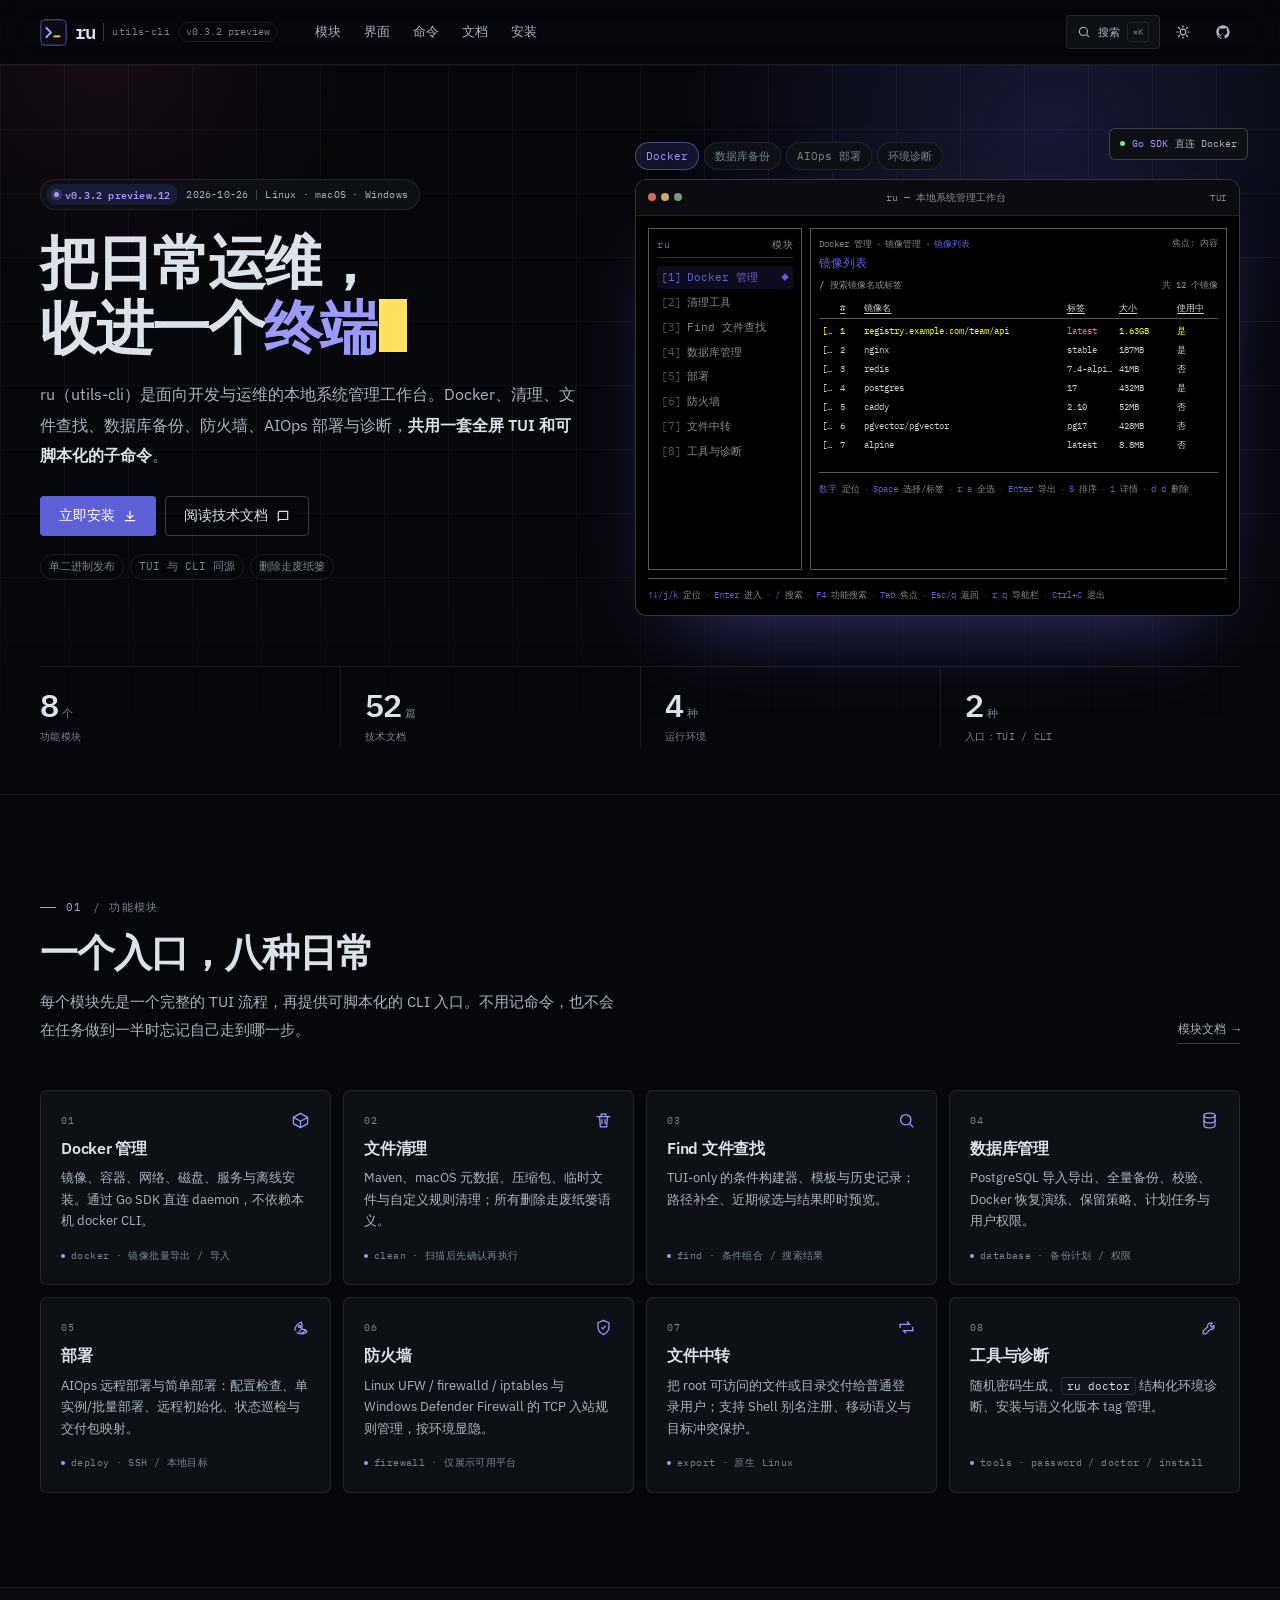
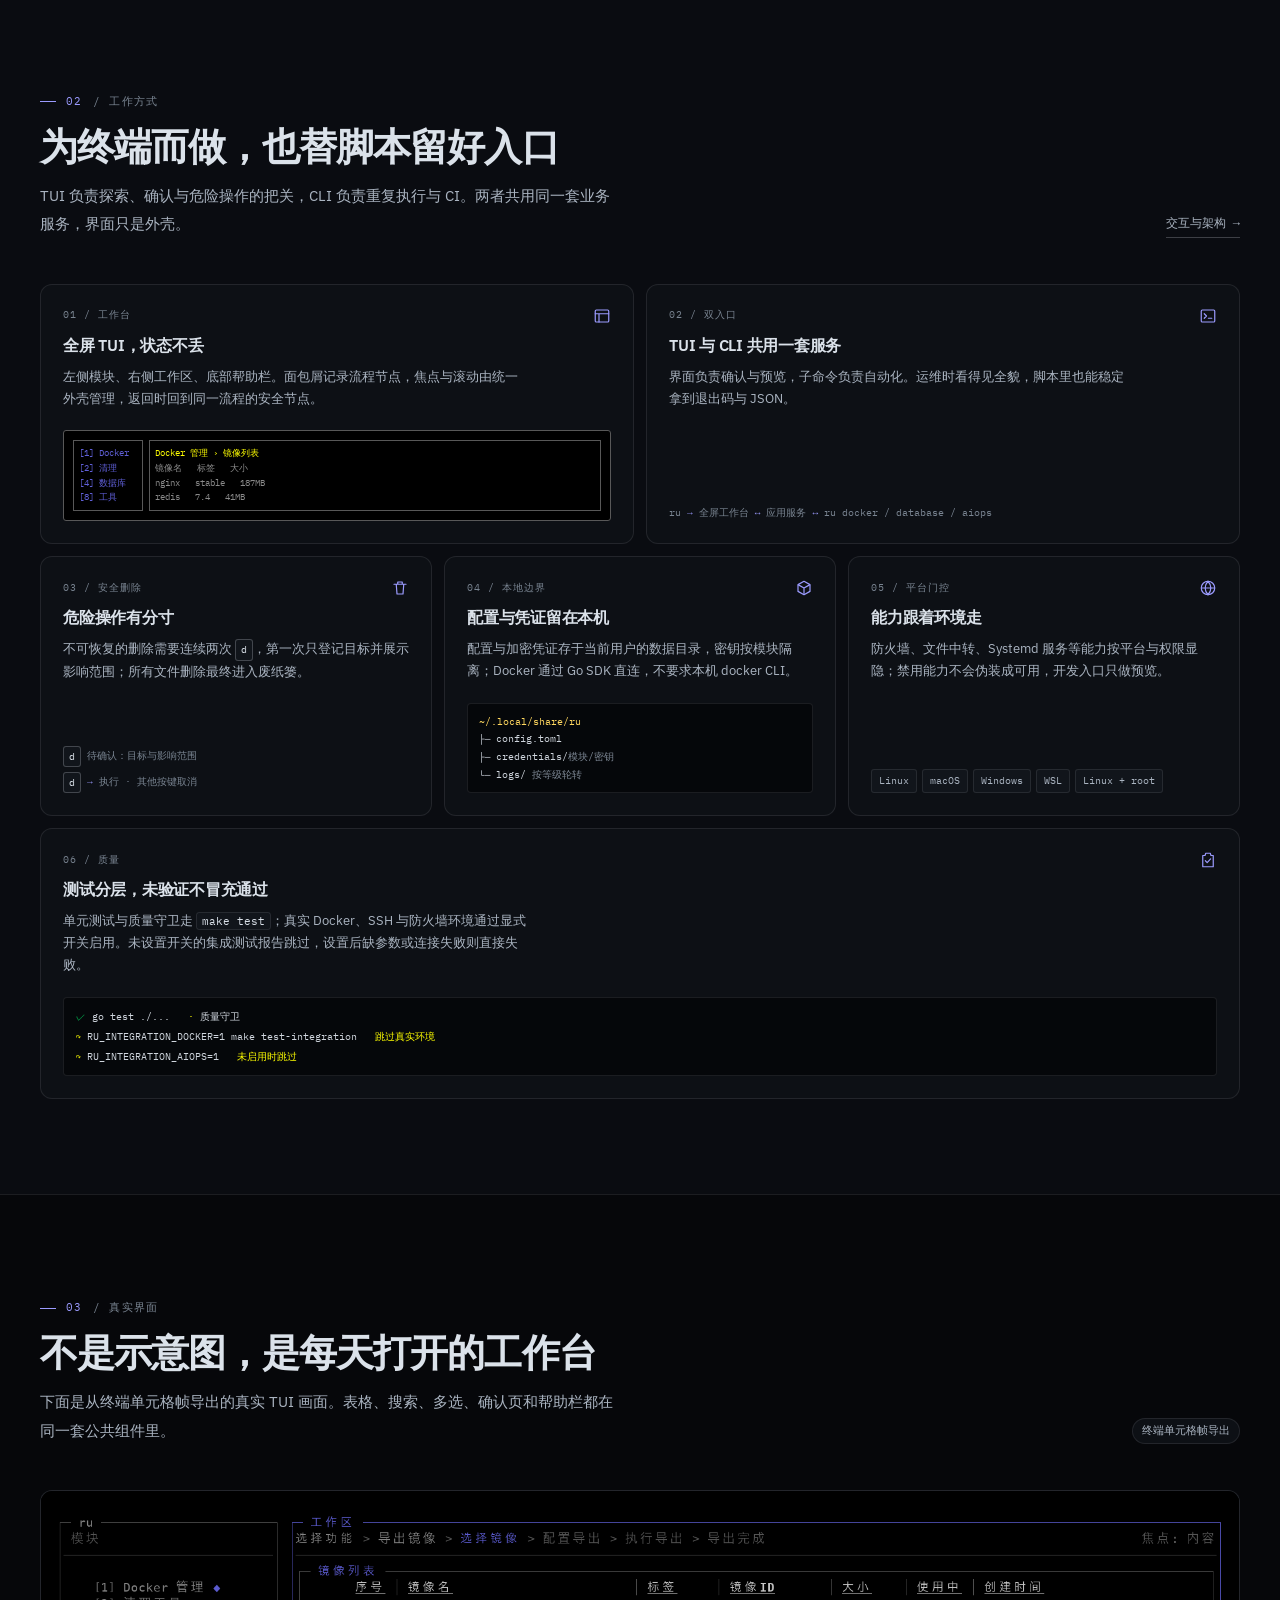
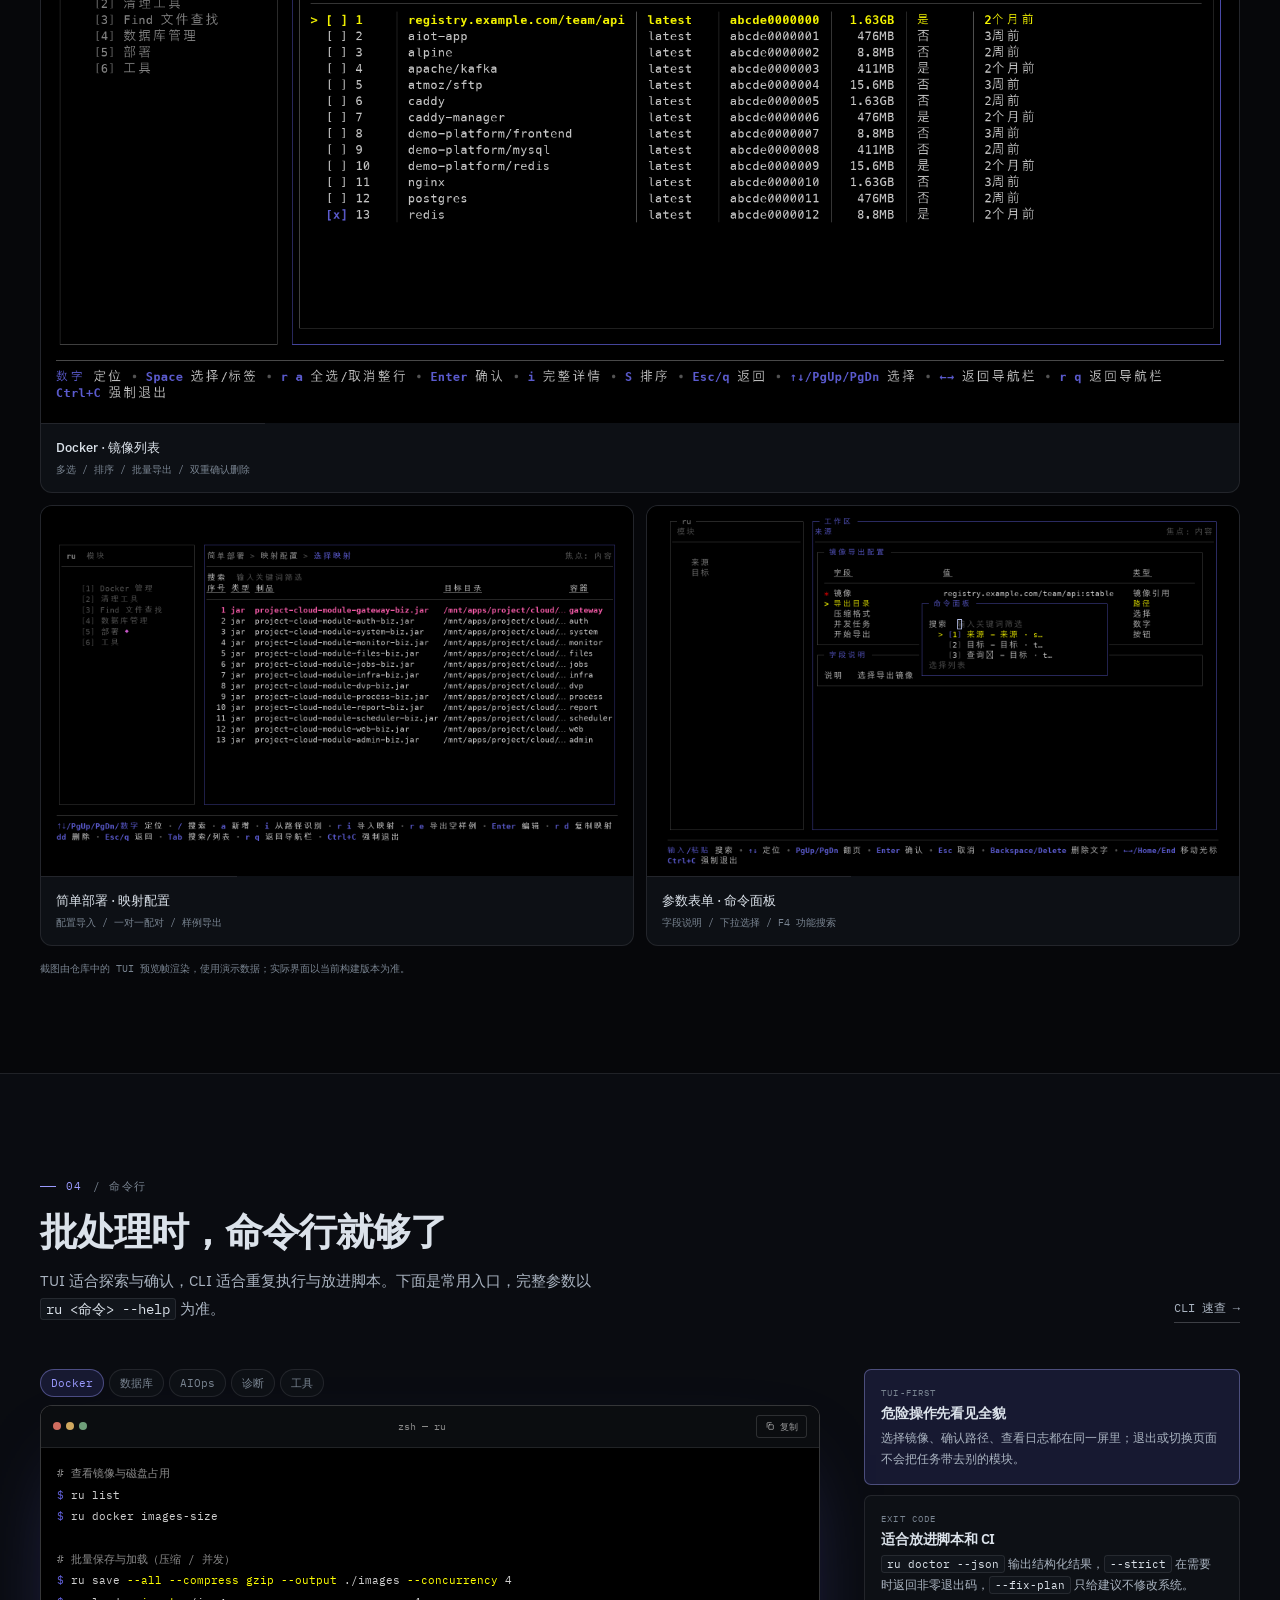
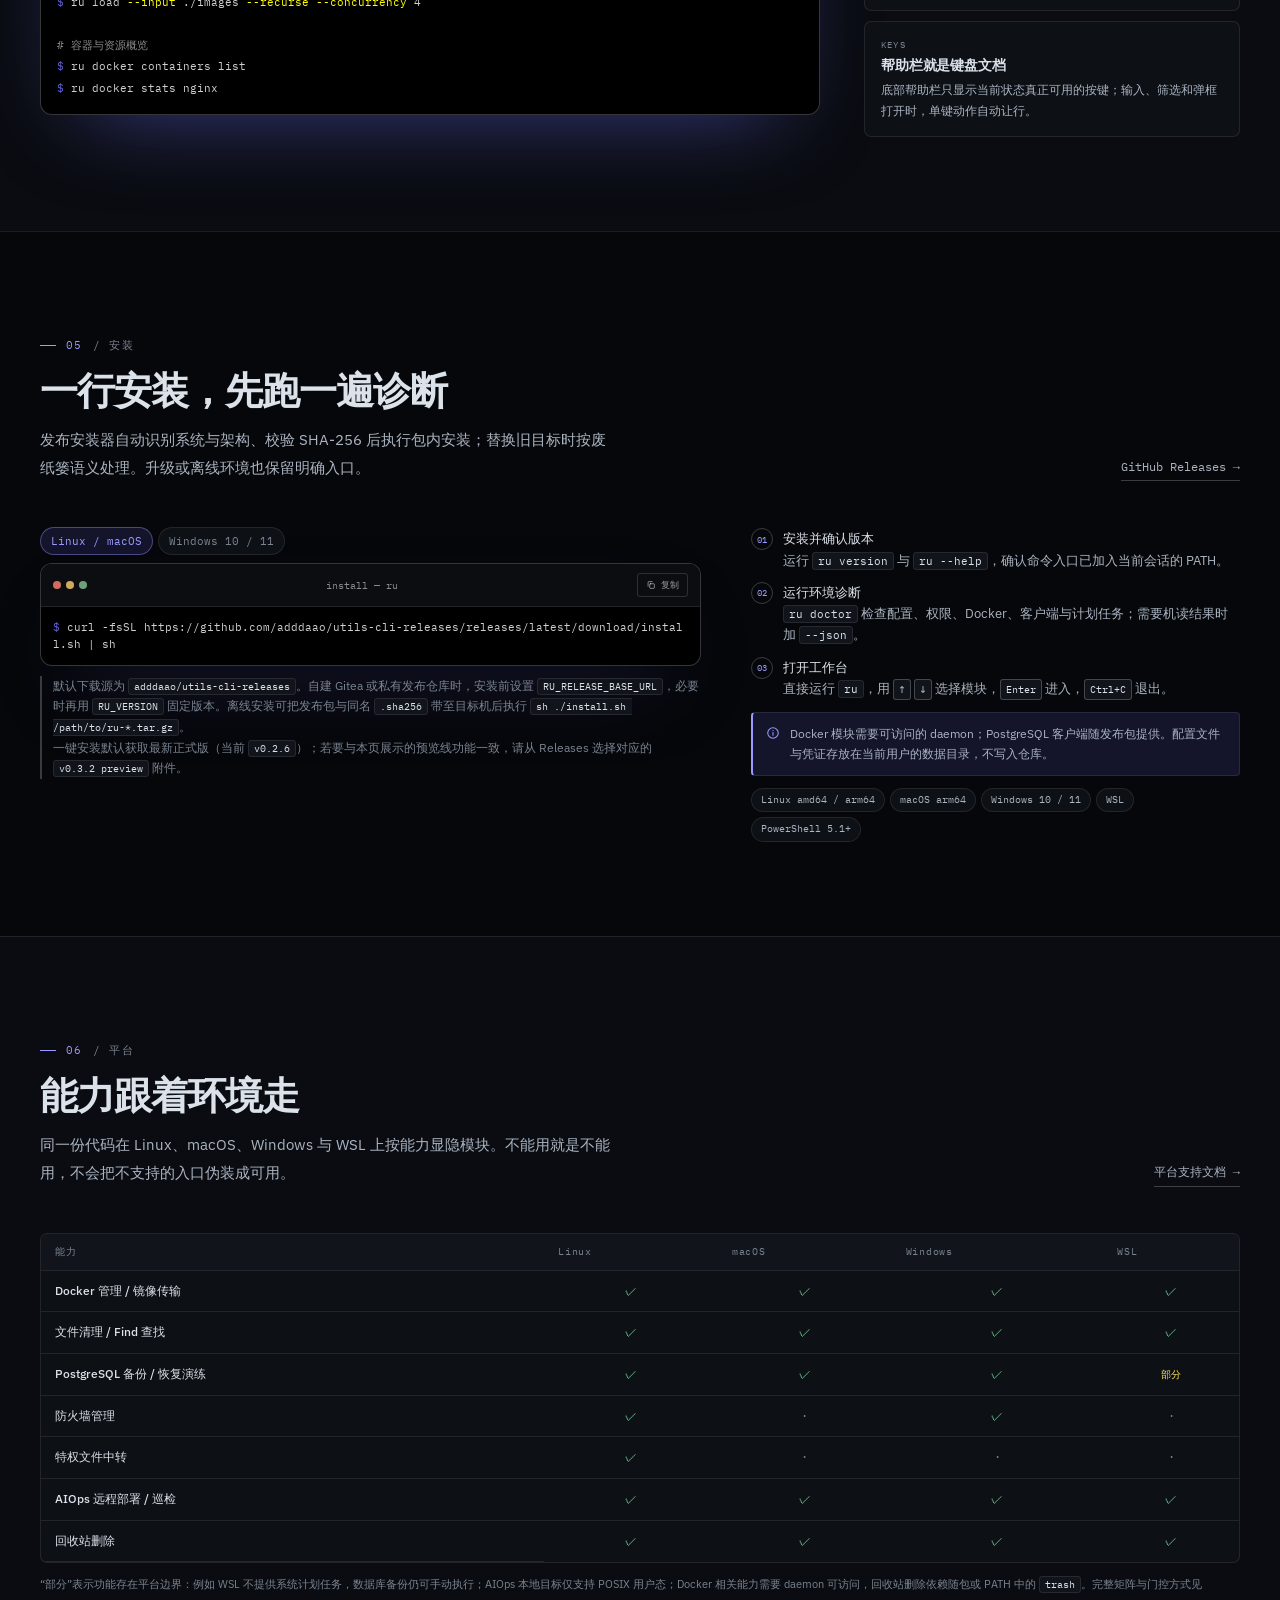
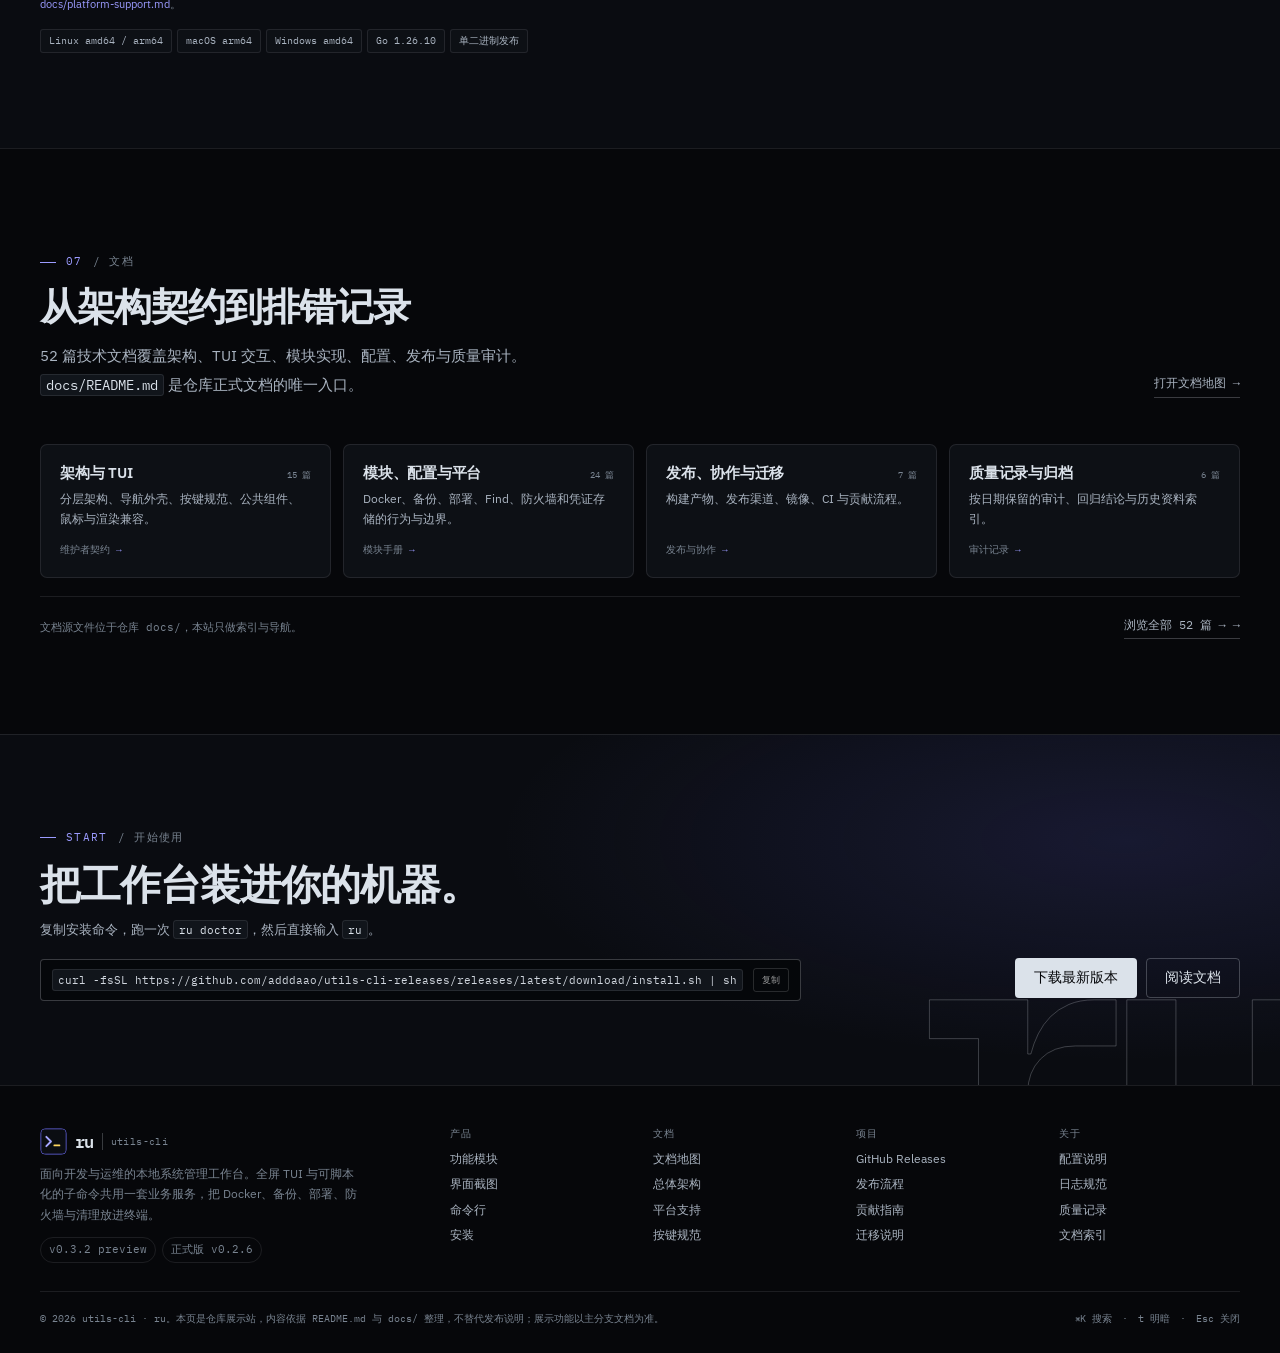
==== index.html @ cd1e2bcc "docs: add ru project showcase site" ====
<!DOCTYPE html>
<html lang="zh-CN" data-theme="dark">
<head>
  <meta charset="utf-8">
  <meta name="viewport" content="width=device-width, initial-scale=1">
  <title>ru · utils-cli 本地系统管理工作台</title>
  <meta name="description" content="ru 是面向开发与运维的本地系统管理工作台：Docker、清理、文件查找、数据库备份、防火墙、AIOps 部署与诊断，共用一套全屏 TUI 与可脚本化的子命令。">
  <meta name="theme-color" content="#06070a">
  <meta property="og:type" content="website">
  <meta property="og:title" content="ru · 本地系统管理工作台">
  <meta property="og:description" content="面向开发与运维的本地系统管理工作台：Docker、清理、文件查找、数据库备份、防火墙、AIOps 部署与诊断，共用一套全屏 TUI 与可脚本化的子命令。">
  <meta property="og:image" content="preview.jpg">
  <meta property="og:locale" content="zh_CN">
  <link rel="icon" href="assets/img/favicon.svg" type="image/svg+xml">
  <link rel="preload" href="assets/fonts/ibm-plex-sans-latin-wght-normal.woff2" as="font" type="font/woff2" crossorigin>
  <link rel="stylesheet" href="assets/css/site.css">
  <script>
    (function () {
      var root = document.documentElement;
      root.classList.add('js');
      try {
        var saved = localStorage.getItem('ru-showcase:theme');
        root.setAttribute('data-theme', saved === 'light' ? 'light' : 'dark');
      } catch (e) {
        root.setAttribute('data-theme', 'dark');
      }
    })();
  </script>
</head>
<body data-page="home">
  <a class="skip-link" href="#main">跳到主要内容</a>
  <div class="progress" id="progress" aria-hidden="true"></div>

  <!-- ===================== 顶栏 ===================== -->
  <header class="site-header">
    <div class="container header-inner">
      <a class="brand" href="index.html" aria-label="ru 展示站首页">
        <img class="brand__mark" src="assets/img/favicon.svg" alt="" width="27" height="27">
        <span class="brand__word">ru</span>
        <span class="brand__tag">utils-cli</span>
        <span class="brand__ver">v0.3.2 preview</span>
      </a>
      <nav class="nav" aria-label="主导航">
        <a href="#modules">模块</a>
        <a href="#screens">界面</a>
        <a href="#cli">命令</a>
        <a href="docs.html">文档</a>
        <a href="#install">安装</a>
      </nav>
      <div class="header-actions">
        <button class="search-btn" type="button" data-open-palette aria-label="搜索站内内容">
          <svg viewBox="0 0 24 24" fill="none" stroke="currentColor" stroke-width="1.8" stroke-linecap="round" aria-hidden="true"><circle cx="11" cy="11" r="7"></circle><path d="m20 20-3.6-3.6"></path></svg>
          <span>搜索</span>
          <kbd>⌘K</kbd>
        </button>
        <button class="icon-btn" type="button" id="themeToggle" aria-label="切换深浅色" title="切换深浅色">
          <svg class="icon-sun" viewBox="0 0 24 24" fill="none" stroke="currentColor" stroke-width="1.8" stroke-linecap="round" aria-hidden="true"><circle cx="12" cy="12" r="4.2"></circle><path d="M12 2.5v2.2M12 19.3v2.2M2.5 12h2.2M19.3 12h2.2M5.2 5.2l1.6 1.6M17.2 17.2l1.6 1.6M18.8 5.2l-1.6 1.6M6.8 17.2l-1.6 1.6"></path></svg>
          <svg class="icon-moon" viewBox="0 0 24 24" fill="none" stroke="currentColor" stroke-width="1.8" stroke-linecap="round" stroke-linejoin="round" aria-hidden="true"><path d="M20.4 14.2A8.4 8.4 0 0 1 9.8 3.6 8.5 8.5 0 1 0 20.4 14.2Z"></path></svg>
        </button>
        <a class="icon-btn" href="https://github.com/adddaao/utils-cli-releases/releases" target="_blank" rel="noopener noreferrer" aria-label="GitHub Releases" title="GitHub Releases">
          <svg viewBox="0 0 24 24" fill="currentColor" aria-hidden="true"><path d="M12 2C6.48 2 2 6.58 2 12.26c0 4.5 2.87 8.32 6.84 9.67.5.1.68-.22.68-.48v-1.7c-2.78.6-3.37-1.36-3.36-1.36-.45-1.18-1.1-1.49-1.1-1.49-.9-.63.07-.62.07-.62 1 .07 1.53 1.05 1.53 1.05.88 1.54 2.3 1.1 2.86.84.09-.65.35-1.1.63-1.35-2.22-.26-4.56-1.14-4.56-5.07 0-1.12.39-2.03 1.03-2.75-.1-.26-.45-1.3.1-2.7 0 0 .84-.27 2.75 1.05A9.36 9.36 0 0 1 12 6.84c.85 0 1.7.12 2.5.34 1.9-1.32 2.74-1.05 2.74-1.05.55 1.4.2 2.44.1 2.7.64.72 1.03 1.63 1.03 2.75 0 3.94-2.34 4.8-4.57 5.06.36.32.68.93.68 1.87v2.77c0 .26.18.58.69.48A10.02 10.02 0 0 0 22 12.26C22 6.58 17.52 2 12 2Z"></path></svg>
        </a>
        <button class="icon-btn nav-toggle" type="button" id="navToggle" aria-expanded="false" aria-controls="mobilePanel" aria-label="打开菜单">
          <svg viewBox="0 0 24 24" fill="none" stroke="currentColor" stroke-width="1.8" stroke-linecap="round" aria-hidden="true"><path d="M4 7h16M4 12h16M4 17h16"></path></svg>
        </button>
      </div>
    </div>
  </header>

  <div class="mobile-panel" id="mobilePanel" aria-label="移动端菜单">
    <div class="mobile-panel__links">
      <a href="#modules">功能模块</a>
      <a href="#screens">界面截图</a>
      <a href="#cli">命令行</a>
      <a href="docs.html">技术文档</a>
      <a href="#install">安装</a>
      <a href="#platform">平台支持</a>
    </div>
    <div class="mobile-panel__actions">
      <a class="btn btn--sm" href="#install">立即安装</a>
      <a class="btn btn--sm btn--ghost" href="https://github.com/adddaao/utils-cli-releases/releases" target="_blank" rel="noopener noreferrer">GitHub Releases</a>
    </div>
    <p class="mobile-panel__help">快捷键：⌘K / Ctrl+K 搜索，t 切换明暗，Esc 关闭浮层。</p>
  </div>

  <main id="main">
    <!-- ===================== Hero ===================== -->
    <section class="hero">
      <div class="container">
        <div class="hero-grid">
          <div class="hero-copy">
            <span class="hero-badge">
              <span class="hero-badge__tag">v0.3.2 preview.12</span>
              <span>2026-10-26</span>
              <span class="hero-badge__sep" aria-hidden="true"></span>
              <span>Linux · macOS · Windows</span>
            </span>
            <h1>把日常运维，<br>收进一个<em>终端</em><span class="cursor" aria-hidden="true"></span></h1>
            <p class="hero-lead">ru（utils-cli）是面向开发与运维的本地系统管理工作台。Docker、清理、文件查找、数据库备份、防火墙、AIOps 部署与诊断，<strong>共用一套全屏 TUI 和可脚本化的子命令</strong>。</p>
            <div class="hero-cta">
              <a class="btn" href="#install">
                立即安装
                <svg viewBox="0 0 24 24" fill="none" stroke="currentColor" stroke-width="2" stroke-linecap="round" aria-hidden="true"><path d="M12 4v12M7 11l5 5 5-5M4 20h16"></path></svg>
              </a>
              <a class="btn btn--ghost" href="docs.html">
                阅读技术文档
                <svg viewBox="0 0 24 24" fill="none" stroke="currentColor" stroke-width="2" stroke-linecap="round" aria-hidden="true"><path d="M4 6.5A2.5 2.5 0 0 1 6.5 4H20v14H6.5A2.5 2.5 0 0 0 4 20.5V6.5Z"></path><path d="M4 20.5A2.5 2.5 0 0 1 6.5 18H20"></path></svg>
              </a>
            </div>
            <div class="hero-meta">
              <span class="chip">单二进制发布</span>
              <span class="chip">TUI 与 CLI 同源</span>
              <span class="chip">删除走废纸篓</span>
            </div>
          </div>

          <div class="hero-visual">
            <div class="tui-switch" role="tablist" aria-label="TUI 预览视图">
              <button type="button" role="tab" data-tui-view="docker" aria-selected="true">Docker</button>
              <button type="button" role="tab" data-tui-view="backup" aria-selected="false">数据库备份</button>
              <button type="button" role="tab" data-tui-view="deploy" aria-selected="false">AIOps 部署</button>
              <button type="button" role="tab" data-tui-view="doctor" aria-selected="false">环境诊断</button>
            </div>
            <div class="term-window" aria-label="ru 全屏 TUI 预览">
              <div class="term-bar">
                <span class="win-dots"><i></i><i></i><i></i></span>
                <span class="term-bar__title">ru — 本地系统管理工作台</span>
                <span class="term-bar__meta">TUI</span>
              </div>
              <div class="term-body">
                <div class="tui-grid">
                  <div class="tui-panel tui-nav">
                    <div class="tui-panel__label"><b>ru</b><span>模块</span></div>
                    <div class="tui-nav-list">
                      <div class="tui-nav-item is-active" data-nav-for="docker"><span class="idx">[1]</span> Docker 管理</div>
                      <div class="tui-nav-item" data-nav-for="clean"><span class="idx">[2]</span> 清理工具</div>
                      <div class="tui-nav-item" data-nav-for="find"><span class="idx">[3]</span> Find 文件查找</div>
                      <div class="tui-nav-item" data-nav-for="backup"><span class="idx">[4]</span> 数据库管理</div>
                      <div class="tui-nav-item" data-nav-for="deploy"><span class="idx">[5]</span> 部署</div>
                      <div class="tui-nav-item" data-nav-for="firewall"><span class="idx">[6]</span> 防火墙</div>
                      <div class="tui-nav-item" data-nav-for="export"><span class="idx">[7]</span> 文件中转</div>
                      <div class="tui-nav-item" data-nav-for="doctor"><span class="idx">[8]</span> 工具与诊断</div>
                    </div>
                  </div>
                  <div class="tui-panel tui-main">
                    <!-- Docker -->
                    <div data-tui-panel="docker">
                      <div class="tui-crumb"><span>Docker 管理</span><span class="sep">›</span><span>镜像管理</span><span class="sep">›</span><span class="current">镜像列表</span><span class="tui-focus">焦点: 内容</span></div>
                      <div class="tui-title">镜像列表</div>
                      <div class="tui-subrow"><b>/</b> 搜索镜像名或标签 <span style="margin-left:auto">共 12 个镜像</span></div>
                      <div class="tui-table tui-cols-images">
                        <div class="tui-tr tui-tr--head"><span></span><span>#</span><span>镜像名</span><span>标签</span><span>大小</span><span>使用中</span></div>
                        <div class="tui-tr is-selected"><span>[x]</span><span>1</span><span>registry.example.com/team/api</span><span class="tag">latest</span><span>1.63GB</span><span>是</span></div>
                        <div class="tui-tr"><span>[ ]</span><span>2</span><span>nginx</span><span>stable</span><span>187MB</span><span>是</span></div>
                        <div class="tui-tr"><span>[ ]</span><span>3</span><span>redis</span><span>7.4-alpine</span><span>41MB</span><span>否</span></div>
                        <div class="tui-tr"><span>[ ]</span><span>4</span><span>postgres</span><span>17</span><span>432MB</span><span>是</span></div>
                        <div class="tui-tr"><span>[ ]</span><span>5</span><span>caddy</span><span>2.10</span><span>52MB</span><span>否</span></div>
                        <div class="tui-tr"><span>[ ]</span><span>6</span><span>pgvector/pgvector</span><span>pg17</span><span>428MB</span><span>否</span></div>
                        <div class="tui-tr"><span>[ ]</span><span>7</span><span>alpine</span><span>latest</span><span>8.8MB</span><span>否</span></div>
                      </div>
                      <div class="tui-empty-space"></div>
                      <div class="tui-help"><b>数字</b> 定位<span class="sep">·</span><b>Space</b> 选择/标签<span class="sep">·</span><b>r a</b> 全选<span class="sep">·</span><b>Enter</b> 导出<span class="sep">·</span><b>S</b> 排序<span class="sep">·</span><b>i</b> 详情<span class="sep">·</span><b>d d</b> 删除</div>
                    </div>
                    <!-- 数据库备份 -->
                    <div data-tui-panel="backup" hidden>
                      <div class="tui-crumb"><span>数据库管理</span><span class="sep">›</span><span>备份计划</span><span class="sep">›</span><span class="current">计划详情</span><span class="tui-focus">焦点: 内容</span></div>
                      <div class="tui-title">备份计划</div>
                      <div class="tui-subrow"><b>/</b> 搜索计划名 <span style="margin-left:auto">保留策略已启用</span></div>
                      <div class="tui-table tui-cols-backup">
                        <div class="tui-tr tui-tr--head"><span>计划</span><span>最近备份</span><span>格式</span><span>大小</span><span>状态</span></div>
                        <div class="tui-tr is-selected"><span>生产库-每日全量</span><span>2 小时前</span><span>custom</span><span>1.2GB</span><span class="ok">成功</span></div>
                        <div class="tui-tr"><span>订单库-每小时</span><span>18 分钟前</span><span>custom</span><span>186MB</span><span class="ok">成功</span></div>
                        <div class="tui-tr"><span>报表库-每周</span><span>3 天前</span><span>plain</span><span>2.4GB</span><span class="warn">校验中</span></div>
                      </div>
                      <div class="tui-empty-space"></div>
                      <div class="tui-help"><b>a</b> 新增计划<span class="sep">·</span><b>Enter</b> 编辑<span class="sep">·</span><b>r s</b> 保存<span class="sep">·</span><b>d d</b> 删除<span class="sep">·</span><b>i</b> 备份明细<span class="sep">·</span><b>r t</b> 预检</div>
                    </div>
                    <!-- AIOps -->
                    <div data-tui-panel="deploy" hidden>
                      <div class="tui-crumb"><span>部署</span><span class="sep">›</span><span>AIOps 部署</span><span class="sep">›</span><span class="current">服务器状态</span><span class="tui-focus">焦点: 内容</span></div>
                      <div class="tui-title">服务器状态</div>
                      <div class="tui-subrow"><b>/</b> 搜索服务器或项目 <span style="margin-left:auto">SSH · known_hosts 已校验</span></div>
                      <div class="tui-table tui-cols-servers">
                        <div class="tui-tr tui-tr--head"><span>服务器</span><span>项目</span><span>连接</span><span>状态</span></div>
                        <div class="tui-tr is-selected"><span>生产-01</span><span>api</span><span>SSH</span><span class="ok">在线</span></div>
                        <div class="tui-tr"><span>生产-02</span><span>api</span><span>SSH</span><span class="ok">在线</span></div>
                        <div class="tui-tr"><span>测试-01</span><span>web</span><span>SSH</span><span class="warn">待检查</span></div>
                        <div class="tui-tr"><span>本地-mac</span><span>demo</span><span>local</span><span class="tag">就绪</span></div>
                      </div>
                      <div class="tui-empty-space"></div>
                      <div class="tui-help"><b>Enter</b> 查看详情<span class="sep">·</span><b>i</b> 巡检<span class="sep">·</span><b>r</b> 刷新<span class="sep">·</span><b>d</b> 部署<span class="sep">·</span><b>Esc/q</b> 返回</div>
                    </div>
                    <!-- 诊断 -->
                    <div data-tui-panel="doctor" hidden>
                      <div class="tui-crumb"><span>工具</span><span class="sep">›</span><span>环境诊断</span><span class="sep">›</span><span class="current">检查结果</span><span class="tui-focus">焦点: 内容</span></div>
                      <div class="tui-title">环境诊断</div>
                      <div class="tui-subrow"><span class="ok">12 通过</span><span class="warn">1 警告</span><span>0 失败</span><span style="margin-left:auto">退出码 0</span></div>
                      <div class="tui-table tui-cols-doctor">
                        <div class="tui-tr tui-tr--head"><span>检查项</span><span>结果</span><span>说明</span></div>
                        <div class="tui-tr"><span>配置文件</span><span class="ok">通过</span><span class="dim">~/.local/share/ru/config.toml</span></div>
                        <div class="tui-tr"><span>数据目录权限</span><span class="ok">通过</span><span class="dim">目录 0700 · 凭证独立存储</span></div>
                        <div class="tui-tr"><span>Docker daemon</span><span class="ok">通过</span><span class="dim">Go SDK 直连 · 29.1.5</span></div>
                        <div class="tui-tr is-selected"><span>回收站命令</span><span class="warn">警告</span><span class="dim">sidecar 未找到，将使用 PATH 中的 trash</span></div>
                        <div class="tui-tr"><span>PostgreSQL 客户端</span><span class="ok">通过</span><span class="dim">随包 pg_dump 18.4</span></div>
                        <div class="tui-tr"><span>计划任务</span><span class="ok">通过</span><span class="dim">launchd</span></div>
                      </div>
                      <div class="tui-empty-space"></div>
                      <div class="tui-help"><b>↑↓</b> 滚动<span class="sep">·</span><b>r</b> 重新检查<span class="sep">·</span><b>Enter</b> 修复建议<span class="sep">·</span><b>Esc</b> 返回</div>
                    </div>
                  </div>
                </div>
                <div class="tui-help"><b>↑↓/j/k</b> 定位<span class="sep">·</span><b>Enter</b> 进入<span class="sep">·</span><b>/</b> 搜索<span class="sep">·</span><b>F4</b> 功能搜索<span class="sep">·</span><b>Tab</b> 焦点<span class="sep">·</span><b>Esc/q</b> 返回<span class="sep">·</span><b>r q</b> 导航栏<span class="sep">·</span><b>Ctrl+C</b> 退出</div>
              </div>
            </div>
            <span class="float-chip float-chip--a"><span class="pulse"></span><b>Go SDK</b> 直连 Docker</span>
          </div>
        </div>

        <div class="stats">
          <div class="stat">
            <div class="stat__value"><span data-count="8">8</span><small>个</small></div>
            <div class="stat__label">功能模块</div>
          </div>
          <div class="stat">
            <div class="stat__value"><span data-count="52">52</span><small>篇</small></div>
            <div class="stat__label">技术文档</div>
          </div>
          <div class="stat">
            <div class="stat__value"><span data-count="4">4</span><small>种</small></div>
            <div class="stat__label">运行环境</div>
          </div>
          <div class="stat">
            <div class="stat__value"><span data-count="2">2</span><small>种</small></div>
            <div class="stat__label">入口：TUI / CLI</div>
          </div>
        </div>
      </div>
    </section>

    <!-- ===================== 模块 ===================== -->
    <section class="section" id="modules">
      <div class="container">
        <div class="section-head reveal">
          <div class="section-head__main">
            <span class="eyebrow"><b>01</b> / 功能模块</span>
            <h2 class="h2">一个入口，八种日常</h2>
            <p class="section-lead">每个模块先是一个完整的 TUI 流程，再提供可脚本化的 CLI 入口。不用记命令，也不会在任务做到一半时忘记自己走到哪一步。</p>
          </div>
          <a class="section-link" href="docs.html#group-modules">模块文档</a>
        </div>
        <div class="module-grid">
          <article class="module reveal">
            <div class="module__top">
              <span class="module__index">01</span>
              <svg class="module__icon" viewBox="0 0 24 24" fill="none" stroke="currentColor" stroke-width="1.6" stroke-linejoin="round" aria-hidden="true"><path d="M12 3 3 8l9 5 9-5-9-5Z"></path><path d="M3 8v8l9 5 9-5V8"></path><path d="M12 13v8"></path></svg>
            </div>
            <h3>Docker 管理</h3>
            <p>镜像、容器、网络、磁盘、服务与离线安装。通过 Go SDK 直连 daemon，不依赖本机 docker CLI。</p>
            <div class="module__foot"><span class="dot"></span>docker · 镜像批量导出 / 导入</div>
          </article>
          <article class="module reveal" data-delay="1">
            <div class="module__top">
              <span class="module__index">02</span>
              <svg class="module__icon" viewBox="0 0 24 24" fill="none" stroke="currentColor" stroke-width="1.6" stroke-linecap="round" stroke-linejoin="round" aria-hidden="true"><path d="M4 7h16M9 7V4h6v3M7 7l1 13h8l1-13"></path><path d="M10 11v5M14 11v5"></path></svg>
            </div>
            <h3>文件清理</h3>
            <p>Maven、macOS 元数据、压缩包、临时文件与自定义规则清理；所有删除走废纸篓语义。</p>
            <div class="module__foot"><span class="dot"></span>clean · 扫描后先确认再执行</div>
          </article>
          <article class="module reveal" data-delay="2">
            <div class="module__top">
              <span class="module__index">03</span>
              <svg class="module__icon" viewBox="0 0 24 24" fill="none" stroke="currentColor" stroke-width="1.6" stroke-linecap="round" aria-hidden="true"><circle cx="11" cy="11" r="6.5"></circle><path d="m20 20-4.2-4.2"></path></svg>
            </div>
            <h3>Find 文件查找</h3>
            <p>TUI-only 的条件构建器、模板与历史记录；路径补全、近期候选与结果即时预览。</p>
            <div class="module__foot"><span class="dot"></span>find · 条件组合 / 搜索结果</div>
          </article>
          <article class="module reveal" data-delay="3">
            <div class="module__top">
              <span class="module__index">04</span>
              <svg class="module__icon" viewBox="0 0 24 24" fill="none" stroke="currentColor" stroke-width="1.6" stroke-linecap="round" aria-hidden="true"><ellipse cx="12" cy="5.6" rx="7" ry="3"></ellipse><path d="M5 5.6v6.4c0 1.7 3.1 3 7 3s7-1.3 7-3V5.6"></path><path d="M5 12v6.4c0 1.7 3.1 3 7 3s7-1.3 7-3V12"></path></svg>
            </div>
            <h3>数据库管理</h3>
            <p>PostgreSQL 导入导出、全量备份、校验、Docker 恢复演练、保留策略、计划任务与用户权限。</p>
            <div class="module__foot"><span class="dot"></span>database · 备份计划 / 权限</div>
          </article>
          <article class="module reveal">
            <div class="module__top">
              <span class="module__index">05</span>
              <svg class="module__icon" viewBox="0 0 24 24" fill="none" stroke="currentColor" stroke-width="1.6" stroke-linecap="round" stroke-linejoin="round" aria-hidden="true"><path d="M5 15.5c0-4.7 3.5-8.5 8-10.5 1.8 4.9.8 9.4-2.5 12.5"></path><path d="M8 18.5c1.6 1.2 3.5 1.5 5.5.8 1.7-.6 3-1.8 3.8-3.3"></path><path d="M13 14c3.6-.2 6 1 7.2 3.5-2.3 2.4-5.1 3-8.2 1.8"></path><circle cx="10.8" cy="10.8" r="1.4"></circle></svg>
            </div>
            <h3>部署</h3>
            <p>AIOps 远程部署与简单部署：配置检查、单实例/批量部署、远程初始化、状态巡检与交付包映射。</p>
            <div class="module__foot"><span class="dot"></span>deploy · SSH / 本地目标</div>
          </article>
          <article class="module reveal" data-delay="1">
            <div class="module__top">
              <span class="module__index">06</span>
              <svg class="module__icon" viewBox="0 0 24 24" fill="none" stroke="currentColor" stroke-width="1.6" stroke-linejoin="round" aria-hidden="true"><path d="M12 3 5 6v5c0 4.5 2.9 7.9 7 10 4.1-2.1 7-5.5 7-10V6l-7-3Z"></path><path d="m9.2 11.8 2 2 3.6-3.8"></path></svg>
            </div>
            <h3>防火墙</h3>
            <p>Linux UFW / firewalld / iptables 与 Windows Defender Firewall 的 TCP 入站规则管理，按环境显隐。</p>
            <div class="module__foot"><span class="dot"></span>firewall · 仅展示可用平台</div>
          </article>
          <article class="module reveal" data-delay="2">
            <div class="module__top">
              <span class="module__index">07</span>
              <svg class="module__icon" viewBox="0 0 24 24" fill="none" stroke="currentColor" stroke-width="1.6" stroke-linecap="round" stroke-linejoin="round" aria-hidden="true"><path d="M4 8h12l-3-3M20 16H8l3 3"></path><path d="M4 8v4M20 16v-4"></path></svg>
            </div>
            <h3>文件中转</h3>
            <p>把 root 可访问的文件或目录交付给普通登录用户；支持 Shell 别名注册、移动语义与目标冲突保护。</p>
            <div class="module__foot"><span class="dot"></span>export · 原生 Linux</div>
          </article>
          <article class="module reveal" data-delay="3">
            <div class="module__top">
              <span class="module__index">08</span>
              <svg class="module__icon" viewBox="0 0 24 24" fill="none" stroke="currentColor" stroke-width="1.6" stroke-linecap="round" stroke-linejoin="round" aria-hidden="true"><path d="M14.5 6.5a3.5 3.5 0 0 0-4.7 4.3L4 16.6V20h3.4l5.8-5.8a3.5 3.5 0 0 0 4.3-4.7l-2.3 2.3-2.2-2.2 2.5-3.1Z"></path></svg>
            </div>
            <h3>工具与诊断</h3>
            <p>随机密码生成、<code>ru doctor</code> 结构化环境诊断、安装与语义化版本 tag 管理。</p>
            <div class="module__foot"><span class="dot"></span>tools · password / doctor / install</div>
          </article>
        </div>
      </div>
    </section>

    <!-- ===================== 工作方式 ===================== -->
    <section class="section section--soft" id="why">
      <div class="container">
        <div class="section-head reveal">
          <div class="section-head__main">
            <span class="eyebrow"><b>02</b> / 工作方式</span>
            <h2 class="h2">为终端而做，也替脚本留好入口</h2>
            <p class="section-lead">TUI 负责探索、确认与危险操作的把关，CLI 负责重复执行与 CI。两者共用同一套业务服务，界面只是外壳。</p>
          </div>
          <a class="section-link" href="docs.html#group-architecture">交互与架构</a>
        </div>
        <div class="bento">
          <article class="cap cap--6 reveal">
            <div class="cap__top">
              <span class="cap__index">01 / 工作台</span>
              <svg class="cap__icon" viewBox="0 0 24 24" fill="none" stroke="currentColor" stroke-width="1.6" stroke-linecap="round" aria-hidden="true"><rect x="3" y="4" width="18" height="16" rx="1.5"></rect><path d="M3 9h18M8 9v11"></path></svg>
            </div>
            <h3>全屏 TUI，状态不丢</h3>
            <p>左侧模块、右侧工作区、底部帮助栏。面包屑记录流程节点，焦点与滚动由统一外壳管理，返回时回到同一流程的安全节点。</p>
            <div class="cap__visual">
              <div class="pane-mini">
                <div class="pane"><div>[1] Docker</div><div>[2] 清理</div><div>[4] 数据库</div><div>[8] 工具</div></div>
                <div class="pane"><div class="hl">Docker 管理 › 镜像列表</div><div>镜像名 &nbsp; 标签 &nbsp; 大小</div><div>nginx &nbsp; stable &nbsp; 187MB</div><div>redis &nbsp; 7.4 &nbsp; 41MB</div></div>
              </div>
            </div>
          </article>
          <article class="cap cap--6 reveal" data-delay="1">
            <div class="cap__top">
              <span class="cap__index">02 / 双入口</span>
              <svg class="cap__icon" viewBox="0 0 24 24" fill="none" stroke="currentColor" stroke-width="1.6" stroke-linecap="round" stroke-linejoin="round" aria-hidden="true"><rect x="3" y="4" width="18" height="16" rx="1.5"></rect><path d="m7 9 3 3-3 3M12.5 15h4.5"></path></svg>
            </div>
            <h3>TUI 与 CLI 共用一套服务</h3>
            <p>界面负责确认与预览，子命令负责自动化。运维时看得见全貌，脚本里也能稳定拿到退出码与 JSON。</p>
            <div class="cap__visual">
              <div class="split-mini">
                <span>ru</span><span class="arrow">→</span><span>全屏工作台</span><span class="arrow">↔</span><span>应用服务</span><span class="arrow">↔</span><span>ru docker / database / aiops</span>
              </div>
            </div>
          </article>
          <article class="cap cap--4 reveal">
            <div class="cap__top">
              <span class="cap__index">03 / 安全删除</span>
              <svg class="cap__icon" viewBox="0 0 24 24" fill="none" stroke="currentColor" stroke-width="1.6" stroke-linecap="round" stroke-linejoin="round" aria-hidden="true"><path d="M4 7h16M9 7V4h6v3M7 7l1 13h8l1-13"></path></svg>
            </div>
            <h3>危险操作有分寸</h3>
            <p>不可恢复的删除需要连续两次 <span class="key-inline">d</span>，第一次只登记目标并展示影响范围；所有文件删除最终进入废纸篓。</p>
            <div class="cap__visual">
              <div class="split-mini"><span class="key-inline">d</span><span>待确认：目标与影响范围</span></div>
              <div class="split-mini" style="margin-top:5px"><span class="key-inline">d</span><span class="arrow">→</span><span>执行</span><span>·</span><span>其他按键取消</span></div>
            </div>
          </article>
          <article class="cap cap--4 reveal" data-delay="1">
            <div class="cap__top">
              <span class="cap__index">04 / 本地边界</span>
              <svg class="cap__icon" viewBox="0 0 24 24" fill="none" stroke="currentColor" stroke-width="1.6" stroke-linejoin="round" aria-hidden="true"><path d="M4 7.5 12 3l8 4.5v9L12 21l-8-4.5v-9Z"></path><path d="M4 7.5 12 12l8-4.5M12 12v9"></path></svg>
            </div>
            <h3>配置与凭证留在本机</h3>
            <p>配置与加密凭证存于当前用户的数据目录，密钥按模块隔离；Docker 通过 Go SDK 直连，不要求本机 docker CLI。</p>
            <div class="cap__visual">
              <div class="file-tree"><div><b>~/.local/share/ru</b></div><div>├─ config.toml</div><div>├─ credentials/<span>模块/密钥</span></div><div>└─ logs/ <span>按等级轮转</span></div></div>
            </div>
          </article>
          <article class="cap cap--4 reveal" data-delay="2">
            <div class="cap__top">
              <span class="cap__index">05 / 平台门控</span>
              <svg class="cap__icon" viewBox="0 0 24 24" fill="none" stroke="currentColor" stroke-width="1.6" stroke-linejoin="round" aria-hidden="true"><circle cx="12" cy="12" r="9"></circle><path d="M3 12h18M12 3c2.5 2.8 3.8 5.8 3.8 9s-1.3 6.2-3.8 9c-2.5-2.8-3.8-5.8-3.8-9S9.5 5.8 12 3Z"></path></svg>
            </div>
            <h3>能力跟着环境走</h3>
            <p>防火墙、文件中转、Systemd 服务等能力按平台与权限显隐；禁用能力不会伪装成可用，开发入口只做预览。</p>
            <div class="cap__visual">
              <div class="plat-chips"><span>Linux</span><span>macOS</span><span>Windows</span><span>WSL</span><span>Linux + root</span></div>
            </div>
          </article>
          <article class="cap cap--12 reveal">
            <div class="cap__top">
              <span class="cap__index">06 / 质量</span>
              <svg class="cap__icon" viewBox="0 0 24 24" fill="none" stroke="currentColor" stroke-width="1.6" stroke-linecap="round" stroke-linejoin="round" aria-hidden="true"><path d="M9 3h6l1 3h3v15H5V6h3l1-3Z"></path><path d="m8.5 13 2.4 2.4 4.6-4.8"></path></svg>
            </div>
            <h3>测试分层，未验证不冒充通过</h3>
            <p>单元测试与质量守卫走 <code>make test</code>；真实 Docker、SSH 与防火墙环境通过显式开关启用。未设置开关的集成测试报告跳过，设置后缺参数或连接失败则直接失败。</p>
            <div class="cap__visual">
              <div class="test-lines">
                <div><span class="ok">✓</span> go test ./... &nbsp; <span class="warn">·</span> 质量守卫</div>
                <div><span class="warn">↷</span> RU_INTEGRATION_DOCKER=1 make test-integration &nbsp; <span class="warn">跳过真实环境</span></div>
                <div><span class="warn">↷</span> RU_INTEGRATION_AIOPS=1 &nbsp; <span class="warn">未启用时跳过</span></div>
              </div>
            </div>
          </article>
        </div>
      </div>
    </section>

    <!-- ===================== 界面 ===================== -->
    <section class="section" id="screens">
      <div class="container">
        <div class="section-head reveal">
          <div class="section-head__main">
            <span class="eyebrow"><b>03</b> / 真实界面</span>
            <h2 class="h2">不是示意图，是每天打开的工作台</h2>
            <p class="section-lead">下面是从终端单元格帧导出的真实 TUI 画面。表格、搜索、多选、确认页和帮助栏都在同一套公共组件里。</p>
          </div>
          <span class="chip" style="align-self:flex-end">终端单元格帧导出</span>
        </div>
        <div class="shots">
          <button class="shot reveal" type="button" data-lightbox="assets/img/tui-docker.png" data-title="Docker · 镜像列表" data-caption="镜像列表、多选、排序与批量导出。删除镜像需要连续两次 d，第一次只进入待确认。">
            <span class="shot__frame">
              <img src="assets/img/tui-docker.png" alt="ru TUI 的 Docker 镜像列表界面，包含序号、镜像名、标签、大小、使用中与创建时间列" loading="lazy" decoding="async">
              <span class="shot__zoom">⤢ 查看</span>
            </span>
            <span class="shot__meta"><b>Docker · 镜像列表</b><small>多选 / 排序 / 批量导出 / 双重确认删除</small></span>
          </button>
          <button class="shot reveal" data-delay="1" type="button" data-lightbox="assets/img/tui-deploy.png" data-title="简单部署 · 映射配置" data-caption="四列配置导入后按行配对制品、目标目录与容器；r i 导入映射，r e 导出空样例，r d 复制映射。">
            <span class="shot__frame">
              <img src="assets/img/tui-deploy.png" alt="ru TUI 的简单部署映射配置界面，包含制品、目标目录与容器列" loading="lazy" decoding="async">
              <span class="shot__zoom">⤢ 查看</span>
            </span>
            <span class="shot__meta"><b>简单部署 · 映射配置</b><small>配置导入 / 一对一配对 / 样例导出</small></span>
          </button>
          <button class="shot reveal" data-delay="2" type="button" data-lightbox="assets/img/tui-form.png" data-title="参数表单 · 命令面板" data-caption="参数表单、字段说明与命令面板共用一个外壳；输入、下拉、确认与取消都按状态声明可用的按键。">
            <span class="shot__frame">
              <img src="assets/img/tui-form.png" alt="ru TUI 的参数表单和命令面板界面，包含字段、值、类型与字段说明" loading="lazy" decoding="async">
              <span class="shot__zoom">⤢ 查看</span>
            </span>
            <span class="shot__meta"><b>参数表单 · 命令面板</b><small>字段说明 / 下拉选择 / F4 功能搜索</small></span>
          </button>
        </div>
        <p class="shots-note">截图由仓库中的 TUI 预览帧渲染，使用演示数据；实际界面以当前构建版本为准。</p>
      </div>
    </section>

    <!-- ===================== CLI ===================== -->
    <section class="section section--soft" id="cli">
      <div class="container">
        <div class="section-head reveal">
          <div class="section-head__main">
            <span class="eyebrow"><b>04</b> / 命令行</span>
            <h2 class="h2">批处理时，命令行就够了</h2>
            <p class="section-lead">TUI 适合探索与确认，CLI 适合重复执行与放进脚本。下面是常用入口，完整参数以 <code>ru &lt;命令&gt; --help</code> 为准。</p>
          </div>
          <a class="section-link" href="doc.html?file=README.md" target="_blank" rel="noopener">CLI 速查</a>
        </div>
        <div class="cli-layout">
          <div>
            <div class="cli-tabs" role="tablist" aria-label="命令行分组">
              <button class="cli-tab" type="button" role="tab" data-cli-tab="docker" aria-selected="true">Docker</button>
              <button class="cli-tab" type="button" role="tab" data-cli-tab="backup" aria-selected="false">数据库</button>
              <button class="cli-tab" type="button" role="tab" data-cli-tab="aiops" aria-selected="false">AIOps</button>
              <button class="cli-tab" type="button" role="tab" data-cli-tab="doctor" aria-selected="false">诊断</button>
              <button class="cli-tab" type="button" role="tab" data-cli-tab="tools" aria-selected="false">工具</button>
            </div>
            <div class="term-window cli-term">
              <div class="term-bar">
                <span class="win-dots"><i></i><i></i><i></i></span>
                <span class="term-bar__title">zsh — ru</span>
                <button class="copy-code" type="button" data-copy-cli>
                  <svg viewBox="0 0 24 24" width="10" height="10" fill="none" stroke="currentColor" stroke-width="2" stroke-linecap="round" stroke-linejoin="round" aria-hidden="true"><rect x="9" y="9" width="11" height="11" rx="1.5"></rect><path d="M5 15V5.5A1.5 1.5 0 0 1 6.5 4H15"></path></svg>
                  复制
                </button>
              </div>
              <div class="term-body">
                <pre class="cli-code" data-cli-panel="docker"><span class="comment"># 查看镜像与磁盘占用</span>
<span class="prompt">$</span> <span class="cmd">ru list</span>
<span class="prompt">$</span> <span class="cmd">ru docker images-size</span>

<span class="comment"># 批量保存与加载（压缩 / 并发）</span>
<span class="prompt">$</span> <span class="cmd">ru save</span> <span class="flag">--all</span> <span class="flag">--compress gzip</span> <span class="flag">--output</span> ./images <span class="flag">--concurrency</span> 4
<span class="prompt">$</span> <span class="cmd">ru load</span> <span class="flag">--input</span> ./images <span class="flag">--recurse</span> <span class="flag">--concurrency</span> 4

<span class="comment"># 容器与资源概览</span>
<span class="prompt">$</span> <span class="cmd">ru docker containers list</span>
<span class="prompt">$</span> <span class="cmd">ru docker stats nginx</span></pre>
                <pre class="cli-code" data-cli-panel="backup" hidden><span class="comment"># 备份计划与执行</span>
<span class="prompt">$</span> <span class="cmd">ru database backup list</span>
<span class="prompt">$</span> <span class="cmd">ru database backup run</span> <span class="flag">--plan</span> 生产库-每日全量

<span class="comment"># 校验与隔离恢复演练</span>
<span class="prompt">$</span> <span class="cmd">ru database backup verify</span> <span class="flag">--file</span> /backup/pg_20261103.dump
<span class="prompt">$</span> <span class="cmd">ru database backup restore-test</span> <span class="flag">--file</span> /backup/pg_20261103.dump

<span class="comment"># 系统计划任务</span>
<span class="prompt">$</span> <span class="cmd">ru database backup schedule install</span> <span class="flag">--plan</span> 生产库-每日全量
<span class="prompt">$</span> <span class="cmd">ru database backup schedule status</span> <span class="flag">--plan</span> 生产库-每日全量</pre>
                <pre class="cli-code" data-cli-panel="aiops" hidden><span class="comment"># 服务器、配置与状态</span>
<span class="prompt">$</span> <span class="cmd">ru aiops servers</span>
<span class="prompt">$</span> <span class="cmd">ru aiops check-config</span>
<span class="prompt">$</span> <span class="cmd">ru aiops status</span> <span class="flag">--server</span> 生产服务器
<span class="prompt">$</span> <span class="cmd">ru aiops inspect</span> <span class="flag">--all</span>

<span class="comment"># 单实例 / 批量部署</span>
<span class="prompt">$</span> <span class="cmd">ru aiops deploy</span> <span class="flag">--server</span> 生产服务器 <span class="flag">--project</span> api <span class="flag">--local-path</span> ./target <span class="flag">--select</span> api.jar
<span class="prompt">$</span> <span class="cmd">ru aiops multi-deploy</span> <span class="flag">--server</span> 生产服务器 <span class="flag">--project</span> api <span class="flag">--local-path</span> ./target <span class="flag">--select</span> api.jar</pre>
                <pre class="cli-code" data-cli-panel="doctor" hidden><span class="comment"># 环境诊断：人读、机读、严格模式</span>
<span class="prompt">$</span> <span class="cmd">ru doctor</span>
<span class="prompt">$</span> <span class="cmd">ru doctor</span> <span class="flag">--json</span>
<span class="prompt">$</span> <span class="cmd">ru doctor</span> <span class="flag">--strict</span>
<span class="prompt">$</span> <span class="cmd">ru doctor</span> <span class="flag">--fix-plan</span>

<span class="comment"># 输出检查项、结论与只读修复建议</span>
<span class="out">config       ok     ~/.local/share/ru/config.toml</span>
<span class="out">docker       ok     daemon reachable</span>
<span class="out">trash        warn   sidecar not found; PATH fallback</span></pre>
                <pre class="cli-code" data-cli-panel="tools" hidden><span class="comment"># 随机密码</span>
<span class="prompt">$</span> <span class="cmd">ru tools password</span>
<span class="prompt">$</span> <span class="cmd">ru tools password</span> <span class="flag">--format hex</span> <span class="flag">--bytes</span> 16
<span class="prompt">$</span> <span class="cmd">ru tools password</span> <span class="flag">--format alnum</span> <span class="flag">--length</span> 24

<span class="comment"># 自安装与版本 tag</span>
<span class="prompt">$</span> <span class="cmd">ru install</span>
<span class="prompt">$</span> <span class="cmd">ru git tag</span></pre>
              </div>
            </div>
          </div>
          <aside class="cli-notes">
            <div class="note note--accent">
              <div class="note__label">TUI-first</div>
              <h3>危险操作先看见全貌</h3>
              <p>选择镜像、确认路径、查看日志都在同一屏里；退出或切换页面不会把任务带去别的模块。</p>
            </div>
            <div class="note">
              <div class="note__label">Exit code</div>
              <h3>适合放进脚本和 CI</h3>
              <p><code>ru doctor --json</code> 输出结构化结果，<code>--strict</code> 在需要时返回非零退出码，<code>--fix-plan</code> 只给建议不修改系统。</p>
            </div>
            <div class="note">
              <div class="note__label">Keys</div>
              <h3>帮助栏就是键盘文档</h3>
              <p>底部帮助栏只显示当前状态真正可用的按键；输入、筛选和弹框打开时，单键动作自动让行。</p>
            </div>
          </aside>
        </div>
      </div>
    </section>

    <!-- ===================== 安装 ===================== -->
    <section class="section" id="install">
      <div class="container">
        <div class="section-head reveal">
          <div class="section-head__main">
            <span class="eyebrow"><b>05</b> / 安装</span>
            <h2 class="h2">一行安装，先跑一遍诊断</h2>
            <p class="section-lead">发布安装器自动识别系统与架构、校验 SHA-256 后执行包内安装；替换旧目标时按废纸篓语义处理。升级或离线环境也保留明确入口。</p>
          </div>
          <a class="section-link" href="https://github.com/adddaao/utils-cli-releases/releases" target="_blank" rel="noopener">GitHub Releases</a>
        </div>
        <div class="install-grid">
          <div>
            <div class="install-tabs" role="tablist" aria-label="安装平台">
              <button class="install-tab" type="button" role="tab" data-install-tab="unix" aria-selected="true">Linux / macOS</button>
              <button class="install-tab" type="button" role="tab" data-install-tab="windows" aria-selected="false">Windows 10 / 11</button>
            </div>
            <div class="term-window">
              <div class="term-bar">
                <span class="win-dots"><i></i><i></i><i></i></span>
                <span class="term-bar__title">install — ru</span>
                <button class="copy-code" type="button" data-copy-install>
                  <svg viewBox="0 0 24 24" width="10" height="10" fill="none" stroke="currentColor" stroke-width="2" stroke-linecap="round" stroke-linejoin="round" aria-hidden="true"><rect x="9" y="9" width="11" height="11" rx="1.5"></rect><path d="M5 15V5.5A1.5 1.5 0 0 1 6.5 4H15"></path></svg>
                  复制
                </button>
              </div>
              <div class="term-body">
                <pre class="install-command" data-install-panel="unix"><span class="prompt">$</span> curl -fsSL https://github.com/adddaao/utils-cli-releases/releases/latest/download/install.sh | sh</pre>
                <pre class="install-command" data-install-panel="windows" hidden><span class="prompt">PS&gt;</span> powershell.exe -NoProfile -ExecutionPolicy Bypass -Command "[Net.ServicePointManager]::SecurityProtocol = [Net.ServicePointManager]::SecurityProtocol -bor 3072; irm 'https://github.com/adddaao/utils-cli-releases/releases/latest/download/install.ps1' | iex"</pre>
              </div>
            </div>
            <p class="install-note">默认下载源为 <code>adddaao/utils-cli-releases</code>。自建 Gitea 或私有发布仓库时，安装前设置 <code>RU_RELEASE_BASE_URL</code>，必要时再用 <code>RU_VERSION</code> 固定版本。离线安装可把发布包与同名 <code>.sha256</code> 带至目标机后执行 <code>sh ./install.sh /path/to/ru-*.tar.gz</code>。<br>一键安装默认获取最新正式版（当前 <code>v0.2.6</code>）；若要与本页展示的预览线功能一致，请从 Releases 选择对应的 <code>v0.3.2 preview</code> 附件。</p>
          </div>
          <div class="install-side">
            <ol class="checklist">
              <li><b>安装并确认版本</b><br>运行 <code>ru version</code> 与 <code>ru --help</code>，确认命令入口已加入当前会话的 PATH。</li>
              <li><b>运行环境诊断</b><br><code>ru doctor</code> 检查配置、权限、Docker、客户端与计划任务；需要机读结果时加 <code>--json</code>。</li>
              <li><b>打开工作台</b><br>直接运行 <code>ru</code>，用 <span class="key-inline">↑</span> <span class="key-inline">↓</span> 选择模块，<span class="key-inline">Enter</span> 进入，<span class="key-inline">Ctrl+C</span> 退出。</li>
            </ol>
            <div class="callout">
              <svg viewBox="0 0 24 24" fill="none" stroke="currentColor" stroke-width="1.8" stroke-linecap="round" aria-hidden="true"><circle cx="12" cy="12" r="9"></circle><path d="M12 11v5M12 7.6v.4"></path></svg>
              <span>Docker 模块需要可访问的 daemon；PostgreSQL 客户端随发布包提供。配置文件与凭证存放在当前用户的数据目录，不写入仓库。</span>
            </div>
            <div class="req-chips">
              <span class="chip">Linux amd64 / arm64</span>
              <span class="chip">macOS arm64</span>
              <span class="chip">Windows 10 / 11</span>
              <span class="chip">WSL</span>
              <span class="chip">PowerShell 5.1+</span>
            </div>
          </div>
        </div>
      </div>
    </section>

    <!-- ===================== 平台 ===================== -->
    <section class="section section--soft" id="platform">
      <div class="container">
        <div class="section-head reveal">
          <div class="section-head__main">
            <span class="eyebrow"><b>06</b> / 平台</span>
            <h2 class="h2">能力跟着环境走</h2>
            <p class="section-lead">同一份代码在 Linux、macOS、Windows 与 WSL 上按能力显隐模块。不能用就是不能用，不会把不支持的入口伪装成可用。</p>
          </div>
          <a class="section-link" href="doc.html?file=platform-support.md" target="_blank" rel="noopener">平台支持文档</a>
        </div>
        <div class="matrix-wrap reveal">
          <table class="matrix">
            <thead>
              <tr><th>能力</th><th>Linux</th><th>macOS</th><th>Windows</th><th>WSL</th></tr>
            </thead>
            <tbody>
              <tr><th>Docker 管理 / 镜像传输</th><td class="yes">✓</td><td class="yes">✓</td><td class="yes">✓</td><td class="yes">✓</td></tr>
              <tr><th>文件清理 / Find 查找</th><td class="yes">✓</td><td class="yes">✓</td><td class="yes">✓</td><td class="yes">✓</td></tr>
              <tr><th>PostgreSQL 备份 / 恢复演练</th><td class="yes">✓</td><td class="yes">✓</td><td class="yes">✓</td><td class="part">部分</td></tr>
              <tr><th>防火墙管理</th><td class="yes">✓</td><td class="no">·</td><td class="yes">✓</td><td class="no">·</td></tr>
              <tr><th>特权文件中转</th><td class="yes">✓</td><td class="no">·</td><td class="no">·</td><td class="no">·</td></tr>
              <tr><th>AIOps 远程部署 / 巡检</th><td class="yes">✓</td><td class="yes">✓</td><td class="yes">✓</td><td class="yes">✓</td></tr>
              <tr><th>回收站删除</th><td class="yes">✓</td><td class="yes">✓</td><td class="yes">✓</td><td class="yes">✓</td></tr>
            </tbody>
          </table>
        </div>
        <p class="matrix-note">“部分”表示功能存在平台边界：例如 WSL 不提供系统计划任务，数据库备份仍可手动执行；AIOps 本地目标仅支持 POSIX 用户态；Docker 相关能力需要 daemon 可访问，回收站删除依赖随包或 PATH 中的 <code>trash</code>。完整矩阵与门控方式见 <a href="doc.html?file=platform-support.md" target="_blank" rel="noopener">docs/platform-support.md</a>。</p>
        <div class="build-chips">
          <span>Linux amd64 / arm64</span><span>macOS arm64</span><span>Windows amd64</span><span>Go 1.26.10</span><span>单二进制发布</span>
        </div>
      </div>
    </section>

    <!-- ===================== 文档 ===================== -->
    <section class="section" id="docs">
      <div class="container">
        <div class="section-head reveal">
          <div class="section-head__main">
            <span class="eyebrow"><b>07</b> / 文档</span>
            <h2 class="h2">从架构契约到排错记录</h2>
            <p class="section-lead">52 篇技术文档覆盖架构、TUI 交互、模块实现、配置、发布与质量审计。<code>docs/README.md</code> 是仓库正式文档的唯一入口。</p>
          </div>
          <a class="section-link" href="docs.html">打开文档地图</a>
        </div>
        <div class="doc-card-grid">
          <a class="doc-card reveal" href="docs.html#group-architecture">
            <span class="doc-card__top"><h3>架构与 TUI</h3><span class="doc-card__count">15 篇</span></span>
            <p>分层架构、导航外壳、按键规范、公共组件、鼠标与渲染兼容。</p>
            <span class="doc-card__link">维护者契约</span>
          </a>
          <a class="doc-card reveal" data-delay="1" href="docs.html#group-modules">
            <span class="doc-card__top"><h3>模块、配置与平台</h3><span class="doc-card__count">24 篇</span></span>
            <p>Docker、备份、部署、Find、防火墙和凭证存储的行为与边界。</p>
            <span class="doc-card__link">模块手册</span>
          </a>
          <a class="doc-card reveal" data-delay="2" href="docs.html#group-release">
            <span class="doc-card__top"><h3>发布、协作与迁移</h3><span class="doc-card__count">7 篇</span></span>
            <p>构建产物、发布渠道、镜像、CI 与贡献流程。</p>
            <span class="doc-card__link">发布与协作</span>
          </a>
          <a class="doc-card reveal" data-delay="3" href="docs.html#group-quality">
            <span class="doc-card__top"><h3>质量记录与归档</h3><span class="doc-card__count">6 篇</span></span>
            <p>按日期保留的审计、回归结论与历史资料索引。</p>
            <span class="doc-card__link">审计记录</span>
          </a>
        </div>
        <div class="docs-foot">
          <span>文档源文件位于仓库 docs/，本站只做索引与导航。</span>
          <a class="section-link" href="docs.html">浏览全部 52 篇 →</a>
        </div>
      </div>
    </section>

    <!-- ===================== CTA ===================== -->
    <section class="cta">
      <div class="container cta__inner">
        <div>
          <span class="eyebrow"><b>START</b> / 开始使用</span>
          <h2 style="margin-top:12px">把工作台装进你的机器。</h2>
          <p>复制安装命令，跑一次 <code>ru doctor</code>，然后直接输入 <code>ru</code>。</p>
          <div class="cta__cmd">
            <code>curl -fsSL https://github.com/adddaao/utils-cli-releases/releases/latest/download/install.sh | sh</code>
            <button class="copy-code" type="button" data-copy-text="curl -fsSL https://github.com/adddaao/utils-cli-releases/releases/latest/download/install.sh | sh">复制</button>
          </div>
        </div>
        <div class="cta__actions">
          <a class="btn btn--invert" href="https://github.com/adddaao/utils-cli-releases/releases" target="_blank" rel="noopener">下载最新版本</a>
          <a class="btn btn--outline" href="docs.html">阅读文档</a>
        </div>
      </div>
    </section>
  </main>

  <!-- ===================== 页脚 ===================== -->
  <footer class="site-footer">
    <div class="container">
      <div class="footer-top">
        <div class="footer-brand">
          <a class="brand" href="index.html" aria-label="ru 展示站首页">
            <img class="brand__mark" src="assets/img/favicon.svg" alt="" width="24" height="24">
            <span class="brand__word">ru</span>
            <span class="brand__tag">utils-cli</span>
          </a>
          <p>面向开发与运维的本地系统管理工作台。全屏 TUI 与可脚本化的子命令共用一套业务服务，把 Docker、备份、部署、防火墙与清理放进终端。</p>
          <div class="hero-meta" style="margin-top:2px"><span class="chip">v0.3.2 preview</span><span class="chip">正式版 v0.2.6</span></div>
        </div>
        <div class="footer-col">
          <h4>产品</h4>
          <ul>
            <li><a href="#modules">功能模块</a></li>
            <li><a href="#screens">界面截图</a></li>
            <li><a href="#cli">命令行</a></li>
            <li><a href="#install">安装</a></li>
          </ul>
        </div>
        <div class="footer-col">
          <h4>文档</h4>
          <ul>
            <li><a href="docs.html">文档地图</a></li>
            <li><a href="doc.html?file=architecture.md" target="_blank" rel="noopener">总体架构</a></li>
            <li><a href="doc.html?file=platform-support.md" target="_blank" rel="noopener">平台支持</a></li>
            <li><a href="doc.html?file=tui-keybindings.md" target="_blank" rel="noopener">按键规范</a></li>
          </ul>
        </div>
        <div class="footer-col">
          <h4>项目</h4>
          <ul>
            <li><a href="https://github.com/adddaao/utils-cli-releases/releases" target="_blank" rel="noopener">GitHub Releases</a></li>
            <li><a href="doc.html?file=release-workflow.md" target="_blank" rel="noopener">发布流程</a></li>
            <li><a href="doc.html?file=CONTRIBUTING.md" target="_blank" rel="noopener">贡献指南</a></li>
            <li><a href="doc.html?file=MIGRATION.md" target="_blank" rel="noopener">迁移说明</a></li>
          </ul>
        </div>
        <div class="footer-col">
          <h4>关于</h4>
          <ul>
            <li><a href="doc.html?file=config.md" target="_blank" rel="noopener">配置说明</a></li>
            <li><a href="doc.html?file=logging.md" target="_blank" rel="noopener">日志规范</a></li>
            <li><a href="docs.html#group-quality" target="_blank" rel="noopener">质量记录</a></li>
            <li><a href="doc.html?file=README.md" target="_blank" rel="noopener">文档索引</a></li>
          </ul>
        </div>
      </div>
      <div class="footer-bottom">
        <span>© 2026 utils-cli · ru。本页是仓库展示站，内容依据 README.md 与 docs/ 整理，不替代发布说明；展示功能以主分支文档为准。</span>
        <span class="footer-keys"><span>⌘K 搜索</span><span>·</span><span>t 明暗</span><span>·</span><span>Esc 关闭</span></span>
      </div>
    </div>
  </footer>

  <!-- ===================== 命令面板 ===================== -->
  <div class="palette" id="palette" role="dialog" aria-modal="true" aria-label="搜索站内内容" hidden>
    <div class="palette-box">
      <div class="palette-input">
        <svg viewBox="0 0 24 24" fill="none" stroke="currentColor" stroke-width="1.8" stroke-linecap="round" aria-hidden="true"><circle cx="11" cy="11" r="7"></circle><path d="m20 20-3.6-3.6"></path></svg>
        <input id="paletteInput" type="text" placeholder="搜索模块、文档或界面…" autocomplete="off" spellcheck="false" aria-controls="paletteResults" aria-autocomplete="list">
        <kbd class="kbd">Esc</kbd>
      </div>
      <div class="palette-results" id="paletteResults" role="listbox" aria-label="搜索结果"></div>
      <div class="palette-foot">
        <span><kbd>↑</kbd><kbd>↓</kbd> 选择</span>
        <span><kbd>Enter</kbd> 打开</span>
        <span><kbd>Esc</kbd> 关闭</span>
        <span style="margin-left:auto">ru · 52 篇文档</span>
      </div>
    </div>
  </div>

  <!-- ===================== 截图查看器 ===================== -->
  <dialog class="lightbox" id="lightbox" aria-label="截图查看">
    <div class="lightbox__bar"><span id="lightboxTitle">TUI 截图</span><button class="lightbox__close" type="button" id="lightboxClose">Esc 关闭</button></div>
    <img id="lightboxImage" src="" alt="">
    <div class="lightbox__caption" id="lightboxCaption"></div>
  </dialog>

  <div class="toast" id="toast" role="status" aria-live="polite"></div>

  <script src="assets/js/data.js"></script>
  <script src="assets/js/site.js"></script>
</body>
</html>
---- assets/css/site.css ----
/* ==========================================================================
   ru · utils-cli 展示站
   深色优先的终端工作台视觉；浅色模式复用同一组 token。
   ========================================================================== */

/* ---------- 本地字体 ---------- */
@font-face {
  font-family: "IBM Plex Sans";
  src: url("../fonts/ibm-plex-sans-latin-wght-normal.woff2") format("woff2-variations");
  font-weight: 100 700;
  font-style: normal;
  font-display: swap;
}
@font-face {
  font-family: "IBM Plex Sans";
  src: url("../fonts/ibm-plex-sans-latin-ext-wght-normal.woff2") format("woff2-variations");
  font-weight: 100 700;
  font-style: normal;
  font-display: swap;
  unicode-range: U+0100-02BA, U+02BD-02C5, U+02C7-02CC, U+02CE-02D7, U+02DD-02FF, U+1E00-1E9F, U+1EF2-1EFF, U+2020, U+20A0-20AB, U+20AD-20C0, U+2113, U+2C60-2C7F, U+A720-A7FF;
}
@font-face {
  font-family: "IBM Plex Mono";
  src: url("../fonts/ibm-plex-mono-latin-400-normal.woff2") format("woff2");
  font-weight: 400;
  font-style: normal;
  font-display: swap;
}
@font-face {
  font-family: "IBM Plex Mono";
  src: url("../fonts/ibm-plex-mono-latin-600-normal.woff2") format("woff2");
  font-weight: 600;
  font-style: normal;
  font-display: swap;
}

/* ---------- 基础 token ---------- */
:root {
  --font-sans: "IBM Plex Sans", -apple-system, BlinkMacSystemFont, "PingFang SC",
    "Hiragino Sans GB", "Microsoft YaHei", "Noto Sans CJK SC", "Noto Sans SC",
    "Segoe UI", sans-serif, "Apple Color Emoji", "Segoe UI Emoji";
  --font-mono: "IBM Plex Mono", ui-monospace, SFMono-Regular, "SF Mono", Menlo,
    Consolas, "PingFang SC", "Microsoft YaHei", monospace;

  --wrap: 1200px;
  --gutter: clamp(18px, 3.8vw, 38px);
  --header-h: 64px;
  --radius: 7px;
  --radius-sm: 4px;
  --radius-lg: 12px;

  --ease: cubic-bezier(0.22, 0.61, 0.36, 1);
  --dur: 180ms;

  /* 终端固定色：截图与 TUI 模拟始终使用终端配色 */
  --term-bg: #000000;
  --term-fg: #d0d0d0;
  --term-dim: #8a8a8a;
  --term-line: #585858;
  --term-line-soft: #333333;
  --term-accent: #5f5fd7;
  --term-select: #ffff00;
  --term-pink: #ff5faf;
  --term-green: #00d75f;
  --term-red: #ff0000;

  --syn-comment: #7d8794;
  --syn-keyword: #b39dff;
  --syn-string: #ffb86b;
  --syn-number: #7ec8ff;
  --syn-tag: #ffd75f;
  --syn-fn: #a6a6ff;
}

html[data-theme="dark"] {
  color-scheme: dark;
  --bg: #06070a;
  --bg-soft: #0a0c11;
  --surface: #0d1015;
  --surface-2: #11151b;
  --surface-3: #161c24;
  --text: #dbe2ea;
  --text-2: #aab4c1;
  --muted: #798491;
  --line: rgba(219, 226, 234, 0.1);
  --line-strong: rgba(219, 226, 234, 0.24);
  --accent: #9b9bff;
  --accent-2: #b9b9ff;
  --accent-deep: #5f5fd7;
  --accent-soft: rgba(95, 95, 215, 0.16);
  --accent-ink: #090a12;
  --yellow: #ffe15f;
  --yellow-soft: rgba(255, 225, 95, 0.12);
  --pink: #ff7ac8;
  --pink-soft: rgba(255, 95, 175, 0.12);
  --green: #79e3a5;
  --green-soft: rgba(0, 215, 95, 0.1);
  --red: #ff7777;
  --code-bg: #05070a;
  --code-text: #d0d6de;
  --code-head: #0e1217;
  --code-line: rgba(219, 226, 234, 0.1);
  --grid: rgba(219, 226, 234, 0.045);
  --glow: rgba(95, 95, 215, 0.2);
  --glow-2: rgba(255, 95, 175, 0.07);
  --shadow-sm: 0 1px 2px rgba(0, 0, 0, 0.4);
  --shadow-md: 0 16px 40px -20px rgba(0, 0, 0, 0.7);
  --shadow-lg: 0 36px 90px -44px rgba(95, 95, 215, 0.65);
}

html[data-theme="light"] {
  color-scheme: light;
  --bg: #f5f6f9;
  --bg-soft: #eceef3;
  --surface: #ffffff;
  --surface-2: #f7f8fb;
  --surface-3: #eceff4;
  --text: #0e141b;
  --text-2: #3d4753;
  --muted: #5b6674;
  --line: rgba(14, 20, 27, 0.12);
  --line-strong: rgba(14, 20, 27, 0.28);
  --accent: #3f3fc4;
  --accent-2: #3131a8;
  --accent-deep: #5f5fd7;
  --accent-soft: rgba(95, 95, 215, 0.1);
  --accent-ink: #ffffff;
  --yellow: #7a5c00;
  --yellow-soft: rgba(180, 132, 0, 0.1);
  --pink: #b02a75;
  --pink-soft: rgba(176, 42, 117, 0.08);
  --green: #147347;
  --green-soft: rgba(20, 115, 71, 0.08);
  --red: #bf2f2f;
  --code-bg: #0b0e13;
  --code-text: #d7dee6;
  --code-head: #121821;
  --code-line: rgba(219, 226, 234, 0.12);
  --grid: rgba(14, 20, 27, 0.05);
  --glow: rgba(95, 95, 215, 0.13);
  --glow-2: rgba(255, 95, 175, 0.05);
  --shadow-sm: 0 1px 2px rgba(14, 20, 27, 0.06);
  --shadow-md: 0 16px 40px -24px rgba(14, 20, 27, 0.22);
  --shadow-lg: 0 30px 80px -40px rgba(95, 95, 215, 0.35);
}

/* ==========================================================================
   基础排版
   ========================================================================== */
*,
*::before,
*::after {
  box-sizing: border-box;
}

html {
  scroll-behavior: smooth;
  scroll-padding-top: calc(var(--header-h) + 24px);
  -webkit-text-size-adjust: 100%;
}

body {
  margin: 0;
  background: var(--bg);
  color: var(--text);
  font-family: var(--font-sans);
  font-size: 16px;
  line-height: 1.72;
  -webkit-font-smoothing: antialiased;
  -moz-osx-font-smoothing: grayscale;
  text-rendering: optimizeLegibility;
  overflow-x: hidden;
}

::selection {
  background: var(--accent-soft);
  color: var(--text);
}

h1,
h2,
h3,
h4,
p,
ul,
ol,
figure {
  margin: 0;
}

h1,
h2,
h3,
h4 {
  font-weight: 600;
  line-height: 1.25;
  letter-spacing: -0.015em;
  color: var(--text);
}

a {
  color: var(--accent);
  text-decoration: none;
  text-underline-offset: 0.2em;
}
a:hover {
  text-decoration: underline;
  text-decoration-thickness: 1px;
}

button {
  font: inherit;
  color: inherit;
  background: none;
  border: 0;
  cursor: pointer;
}

img,
svg {
  display: block;
}
img {
  max-width: 100%;
  height: auto;
}

code,
kbd,
pre {
  font-family: var(--font-mono);
}

[hidden] {
  display: none !important;
}

.muted {
  color: var(--muted);
}

:focus-visible {
  outline: 2px solid var(--accent);
  outline-offset: 3px;
}

.container {
  width: min(var(--wrap), calc(100% - 2 * var(--gutter)));
  margin-inline: auto;
}

.sr-only {
  position: absolute;
  width: 1px;
  height: 1px;
  padding: 0;
  margin: -1px;
  overflow: hidden;
  clip: rect(0, 0, 0, 0);
  white-space: nowrap;
  border: 0;
}

.skip-link {
  position: fixed;
  top: 10px;
  left: 12px;
  z-index: 200;
  transform: translateY(-160%);
  padding: 8px 14px;
  border-radius: var(--radius-sm);
  background: var(--text);
  color: var(--bg);
  font-size: 13px;
  transition: transform var(--dur) var(--ease);
}
.skip-link:focus {
  transform: none;
  text-decoration: none;
}

:not(pre) > code {
  padding: 1px 5px;
  border: 1px solid var(--line);
  border-radius: 3px;
  background: var(--surface-2);
  color: var(--text);
  font-size: 0.88em;
  white-space: break-spaces;
}

/* ---------- 通用元素 ---------- */
.eyebrow {
  display: inline-flex;
  align-items: center;
  gap: 10px;
  font-family: var(--font-mono);
  font-size: 11px;
  letter-spacing: 0.12em;
  text-transform: uppercase;
  color: var(--muted);
  line-height: 1.4;
}
.eyebrow::before {
  content: "";
  width: 16px;
  height: 1px;
  background: var(--accent);
}
.eyebrow b {
  color: var(--accent);
  font-weight: 400;
}

.h2 {
  font-size: clamp(1.8rem, 3vw, 2.6rem);
  letter-spacing: -0.025em;
  line-height: 1.2;
  text-wrap: balance;
}

.section {
  position: relative;
  padding-block: clamp(58px, 7.4vw, 100px);
  border-top: 1px solid var(--line);
}
.section--soft {
  background: var(--bg-soft);
}

.section-head {
  display: flex;
  flex-wrap: wrap;
  align-items: flex-end;
  justify-content: space-between;
  gap: 18px 40px;
  margin-bottom: clamp(28px, 3.6vw, 46px);
}
.section-head__main {
  max-width: 680px;
}
.section-head .h2 {
  margin: 12px 0 12px;
}
.section-lead {
  color: var(--text-2);
  font-size: clamp(14.5px, 1.2vw, 16px);
  line-height: 1.85;
  max-width: 64ch;
}
.section-link {
  flex: none;
  display: inline-flex;
  align-items: center;
  gap: 7px;
  padding-bottom: 3px;
  border-bottom: 1px solid var(--line-strong);
  font-family: var(--font-mono);
  font-size: 12px;
  color: var(--text-2);
  transition: color var(--dur) var(--ease), border-color var(--dur) var(--ease);
}
.section-link::after {
  content: "→";
}
.section-link:hover {
  color: var(--accent);
  border-color: var(--accent);
  text-decoration: none;
}

.chip {
  display: inline-flex;
  align-items: center;
  gap: 6px;
  padding: 4px 9px;
  border: 1px solid var(--line);
  border-radius: 999px;
  background: var(--surface);
  font-family: var(--font-mono);
  font-size: 10.5px;
  color: var(--text-2);
  line-height: 1.5;
  white-space: nowrap;
}
.chip .dot {
  width: 5px;
  height: 5px;
  border-radius: 50%;
  background: var(--accent);
  flex: none;
}
.chip--accent {
  color: var(--accent);
  border-color: color-mix(in srgb, var(--accent) 36%, transparent);
  background: var(--accent-soft);
}
.chip--yellow {
  color: var(--yellow);
  border-color: color-mix(in srgb, var(--yellow) 32%, transparent);
  background: var(--yellow-soft);
}

.kbd {
  display: inline-flex;
  align-items: center;
  justify-content: center;
  min-width: 21px;
  height: 21px;
  padding: 0 6px;
  border: 1px solid var(--line-strong);
  border-bottom-width: 2px;
  border-radius: 4px;
  background: var(--surface);
  font-family: var(--font-mono);
  font-size: 10.5px;
  line-height: 1;
  color: var(--text-2);
}

/* ---------- 按钮 ---------- */
.btn {
  display: inline-flex;
  align-items: center;
  justify-content: center;
  gap: 8px;
  padding: 10px 18px;
  border: 1px solid transparent;
  border-radius: var(--radius-sm);
  background: var(--accent-deep);
  color: #fff;
  font-size: 13.5px;
  font-weight: 500;
  line-height: 1.3;
  text-decoration: none;
  transition: transform var(--dur) var(--ease), background var(--dur) var(--ease),
    border-color var(--dur) var(--ease), color var(--dur) var(--ease);
}
.btn:hover {
  background: #6d6de8;
  text-decoration: none;
  transform: translateY(-1px);
}
.btn:active {
  transform: none;
}
.btn svg {
  width: 14px;
  height: 14px;
  flex: none;
}
.btn--ghost {
  background: transparent;
  border-color: var(--line-strong);
  color: var(--text);
}
.btn--ghost:hover {
  background: var(--surface-2);
  border-color: var(--line-strong);
  color: var(--text);
}
.btn--sm {
  padding: 7px 12px;
  font-size: 12px;
}
.btn--invert {
  background: var(--text);
  color: var(--bg);
}
.btn--invert:hover {
  background: color-mix(in srgb, var(--text) 86%, var(--bg));
}
.btn--outline {
  background: transparent;
  border-color: color-mix(in srgb, var(--text) 26%, transparent);
  color: var(--text);
}
.btn--outline:hover {
  background: color-mix(in srgb, var(--text) 8%, transparent);
  border-color: color-mix(in srgb, var(--text) 42%, transparent);
  color: var(--text);
}

/* ==========================================================================
   顶栏
   ========================================================================== */
.site-header {
  position: sticky;
  top: 0;
  z-index: 60;
  border-bottom: 1px solid var(--line);
  background: color-mix(in srgb, var(--bg) 84%, transparent);
  backdrop-filter: blur(14px) saturate(1.15);
  -webkit-backdrop-filter: blur(14px) saturate(1.15);
}
@supports not ((backdrop-filter: blur(1px)) or (-webkit-backdrop-filter: blur(1px))) {
  .site-header {
    background: var(--bg);
  }
}
.header-inner {
  display: flex;
  align-items: center;
  gap: clamp(12px, 2vw, 26px);
  height: var(--header-h);
}
.brand {
  display: inline-flex;
  align-items: center;
  gap: 8px;
  flex: none;
  color: var(--text);
}
.brand:hover {
  text-decoration: none;
}
.brand__mark {
  width: 27px;
  height: 27px;
  border-radius: 6px;
}
.brand__word {
  font-family: var(--font-mono);
  font-size: 19px;
  font-weight: 600;
  letter-spacing: -0.04em;
  line-height: 1;
}
.brand__tag {
  padding-left: 8px;
  border-left: 1px solid var(--line-strong);
  font-family: var(--font-mono);
  font-size: 10px;
  letter-spacing: 0.04em;
  color: var(--muted);
}
.brand__ver {
  padding: 2px 7px;
  border: 1px solid var(--line);
  border-radius: 999px;
  font-family: var(--font-mono);
  font-size: 9.5px;
  color: var(--muted);
  line-height: 1.5;
}
.nav {
  display: flex;
  align-items: center;
  gap: 1px;
}
.nav a {
  position: relative;
  padding: 7px 11px;
  border-radius: 5px;
  font-size: 13px;
  color: var(--text-2);
  transition: color var(--dur) var(--ease), background var(--dur) var(--ease);
}
.nav a:hover {
  color: var(--text);
  background: var(--surface-2);
  text-decoration: none;
}
.nav a.is-active {
  color: var(--text);
}
.nav a.is-active::after {
  content: "";
  position: absolute;
  left: 11px;
  right: 11px;
  bottom: 1px;
  height: 1.5px;
  background: var(--accent);
}
.header-actions {
  display: flex;
  align-items: center;
  gap: 6px;
  margin-left: auto;
}
.search-btn {
  display: inline-flex;
  align-items: center;
  gap: 7px;
  height: 34px;
  padding: 0 10px;
  border: 1px solid var(--line);
  border-radius: var(--radius-sm);
  background: var(--surface);
  color: var(--text-2);
  font-family: var(--font-mono);
  font-size: 11px;
  transition: border-color var(--dur) var(--ease), color var(--dur) var(--ease);
}
.search-btn:hover {
  border-color: var(--line-strong);
  color: var(--text);
}
.search-btn svg {
  width: 14px;
  height: 14px;
}
.search-btn kbd {
  padding: 1px 5px;
  border: 1px solid var(--line);
  border-radius: 3px;
  font-size: 9px;
  color: var(--muted);
}
.icon-btn {
  display: inline-grid;
  place-items: center;
  width: 34px;
  height: 34px;
  border: 1px solid transparent;
  border-radius: var(--radius-sm);
  color: var(--text-2);
  transition: color var(--dur) var(--ease), background var(--dur) var(--ease),
    border-color var(--dur) var(--ease);
}
.icon-btn:hover {
  color: var(--text);
  background: var(--surface-2);
  border-color: var(--line);
}
.icon-btn svg {
  width: 16px;
  height: 16px;
}
html[data-theme="dark"] .icon-btn .icon-sun {
  display: block;
}
html[data-theme="dark"] .icon-btn .icon-moon {
  display: none;
}
html[data-theme="light"] .icon-btn .icon-sun {
  display: none;
}
html[data-theme="light"] .icon-btn .icon-moon {
  display: block;
}
.nav-toggle {
  display: none;
}

/* 移动端菜单 */
.mobile-panel {
  display: none;
  position: fixed;
  inset: var(--header-h) 0 0;
  z-index: 55;
  padding: 18px var(--gutter) 30px;
  background: var(--bg);
  overflow-y: auto;
}
.mobile-panel.is-open {
  display: block;
}
.mobile-panel__links {
  display: grid;
  gap: 1px;
}
.mobile-panel__links a {
  display: flex;
  align-items: center;
  justify-content: space-between;
  padding: 12px 8px;
  border-bottom: 1px solid var(--line);
  color: var(--text);
  font-size: 15px;
}
.mobile-panel__links a::after {
  content: "→";
  color: var(--muted);
}
.mobile-panel__actions {
  display: flex;
  flex-wrap: wrap;
  gap: 8px;
  margin-top: 20px;
}
.mobile-panel__help {
  margin-top: 22px;
  color: var(--muted);
  font-family: var(--font-mono);
  font-size: 11px;
  line-height: 1.8;
}

/* ==========================================================================
   Hero
   ========================================================================== */
.hero {
  position: relative;
  overflow: hidden;
  padding-block: clamp(44px, 6vw, 82px) clamp(26px, 3.6vw, 46px);
}
.hero::before {
  content: "";
  position: absolute;
  inset: 0;
  pointer-events: none;
  background:
    radial-gradient(44% 58% at 82% 8%, var(--glow), transparent 70%),
    radial-gradient(30% 44% at 8% 0%, var(--glow-2), transparent 72%),
    linear-gradient(var(--grid) 1px, transparent 1px) 0 0 / 64px 64px,
    linear-gradient(90deg, var(--grid) 1px, transparent 1px) 0 0 / 64px 64px;
  -webkit-mask-image: linear-gradient(to bottom, #000 0%, #000 60%, transparent 100%);
  mask-image: linear-gradient(to bottom, #000 0%, #000 60%, transparent 100%);
}
.hero > .container {
  position: relative;
  z-index: 1;
}
.hero-grid {
  display: grid;
  grid-template-columns: minmax(0, 0.94fr) minmax(0, 1.06fr);
  align-items: center;
  gap: clamp(30px, 4.6vw, 62px);
}
.hero-badge {
  display: inline-flex;
  flex-wrap: wrap;
  align-items: center;
  gap: 8px;
  padding: 4px 11px 4px 5px;
  border: 1px solid var(--line);
  border-radius: 999px;
  background: var(--surface);
  font-family: var(--font-mono);
  font-size: 10px;
  letter-spacing: 0.02em;
  color: var(--text-2);
}
.hero-badge__tag {
  display: inline-flex;
  align-items: center;
  gap: 6px;
  padding: 2px 8px;
  border-radius: 999px;
  background: var(--accent-soft);
  color: var(--accent);
  font-weight: 600;
}
.hero-badge__tag::before {
  content: "";
  width: 5px;
  height: 5px;
  border-radius: 50%;
  background: var(--accent);
  box-shadow: 0 0 0 3px color-mix(in srgb, var(--accent) 18%, transparent);
}
.hero-badge__sep {
  width: 1px;
  height: 10px;
  background: var(--line-strong);
}
.hero h1 {
  margin: 20px 0 20px;
  font-size: clamp(2.3rem, 4.5vw, 3.85rem);
  line-height: 1.12;
  letter-spacing: -0.035em;
  font-weight: 600;
  text-wrap: balance;
}
.hero h1 em {
  font-style: normal;
  color: var(--accent);
}
.hero h1 .cursor {
  display: inline-block;
  width: 0.48em;
  height: 0.92em;
  margin-left: 0.06em;
  background: #ffe15f;
  vertical-align: -0.08em;
  animation: blink 1.4s steps(1) infinite;
}
.hero-lead {
  max-width: 54ch;
  color: var(--text-2);
  font-size: clamp(14.5px, 1.25vw, 16.5px);
  line-height: 1.9;
}
.hero-lead strong {
  color: var(--text);
  font-weight: 600;
}
.hero-cta {
  display: flex;
  flex-wrap: wrap;
  gap: 9px;
  margin-top: 26px;
}
.hero-meta {
  display: flex;
  flex-wrap: wrap;
  gap: 6px;
  margin-top: 18px;
}
.hero-meta .chip {
  padding-inline: 8px;
  background: transparent;
  color: var(--muted);
}

/* ---------- TUI 模拟窗口 ---------- */
.hero-visual {
  position: relative;
  min-width: 0;
}
.tui-switch {
  display: flex;
  flex-wrap: wrap;
  gap: 5px;
  margin-bottom: 9px;
  font-family: var(--font-mono);
  font-size: 10.5px;
}
.tui-switch button {
  padding: 4px 10px;
  border: 1px solid var(--line);
  border-radius: 999px;
  background: var(--surface);
  color: var(--muted);
  transition: color var(--dur) var(--ease), border-color var(--dur) var(--ease),
    background var(--dur) var(--ease);
}
.tui-switch button:hover {
  border-color: var(--line-strong);
  color: var(--text);
}
.tui-switch button[aria-selected="true"] {
  color: var(--accent);
  border-color: color-mix(in srgb, var(--accent) 40%, transparent);
  background: var(--accent-soft);
}
.term-window {
  border: 1px solid var(--line-strong);
  border-radius: var(--radius-lg);
  background: var(--term-bg);
  overflow: hidden;
  box-shadow: var(--shadow-lg);
  color: var(--term-fg);
  font-family: var(--font-mono);
}
.term-bar {
  display: flex;
  align-items: center;
  gap: 9px;
  padding: 9px 12px;
  border-bottom: 1px solid rgba(255, 255, 255, 0.09);
  background: #0b0d10;
  font-size: 10px;
  color: var(--term-dim);
}
.win-dots {
  display: inline-flex;
  gap: 5px;
  flex: none;
}
.win-dots i {
  width: 8px;
  height: 8px;
  border-radius: 50%;
  display: block;
  background: #3a3f48;
}
.win-dots i:nth-child(1) {
  background: #d06c5f;
}
.win-dots i:nth-child(2) {
  background: #d0a85f;
}
.win-dots i:nth-child(3) {
  background: #6f9f7a;
}
.term-bar__title {
  flex: 1;
  text-align: center;
  white-space: nowrap;
  overflow: hidden;
  text-overflow: ellipsis;
}
.term-bar__meta {
  flex: none;
  color: var(--term-dim);
  font-size: 9px;
  letter-spacing: 0.06em;
}
.term-body {
  padding: 12px;
  display: flex;
  flex-direction: column;
  gap: 8px;
  font-size: 10.5px;
  line-height: 1.6;
}
.tui-grid {
  display: grid;
  grid-template-columns: 154px minmax(0, 1fr);
  gap: 8px;
  min-height: 342px;
}
.tui-panel {
  min-width: 0;
  border: 1px solid var(--term-line);
  background: #000;
  padding: 8px;
}
.tui-panel__label {
  display: flex;
  align-items: center;
  justify-content: space-between;
  gap: 8px;
  margin-bottom: 8px;
  padding-bottom: 5px;
  border-bottom: 1px solid var(--term-line-soft);
  color: var(--term-dim);
  font-size: 9.5px;
  letter-spacing: 0.04em;
}
.tui-panel__label b {
  color: var(--term-accent);
  font-weight: 400;
}
.tui-nav-list {
  display: grid;
  gap: 2px;
}
.tui-nav-item {
  display: flex;
  align-items: center;
  gap: 5px;
  padding: 3px 4px;
  border-radius: 2px;
  color: var(--term-dim);
  white-space: nowrap;
  overflow: hidden;
  text-overflow: ellipsis;
  transition: color 120ms var(--ease);
}
.tui-nav-item .idx {
  color: var(--term-line);
}
.tui-nav-item .mark {
  margin-left: auto;
  color: var(--term-accent);
  font-size: 8px;
}
.tui-nav-item.is-active {
  color: var(--term-accent);
  background: rgba(95, 95, 215, 0.14);
}
.tui-nav-item.is-active .idx {
  color: var(--term-accent);
}
.tui-nav-item.is-active::after {
  content: "◆";
  margin-left: auto;
  color: var(--term-accent);
  font-size: 8px;
}
.tui-nav-item[role="button"] {
  cursor: pointer;
}
.tui-nav-item[role="button"]:hover {
  color: var(--term-fg);
}
.tui-main {
  display: flex;
  flex-direction: column;
  min-height: 0;
}
.tui-crumb {
  display: flex;
  flex-wrap: wrap;
  align-items: center;
  gap: 4px;
  margin-bottom: 2px;
  color: var(--term-dim);
  font-size: 9px;
  line-height: 1.5;
}
.tui-crumb .sep {
  color: var(--term-line);
}
.tui-crumb .current {
  color: var(--term-accent);
}
.tui-focus {
  margin-left: auto;
  color: var(--term-dim);
  font-size: 8.5px;
}
.tui-title {
  color: var(--term-accent);
  font-size: 12px;
  margin-bottom: 6px;
}
.tui-subrow {
  display: flex;
  align-items: center;
  gap: 6px;
  margin-bottom: 6px;
  color: var(--term-dim);
  font-size: 9px;
  white-space: nowrap;
  overflow: hidden;
}
.tui-subrow b {
  color: var(--term-fg);
  font-weight: 400;
}
.tui-table {
  display: flex;
  flex-direction: column;
  min-height: 0;
  font-size: 9.3px;
  line-height: 1.62;
}
.tui-tr {
  display: grid;
  align-items: center;
  gap: 6px;
  padding: 2px 3px;
  white-space: nowrap;
  overflow: hidden;
}
.tui-tr > span {
  overflow: hidden;
  text-overflow: ellipsis;
}
.tui-tr--head {
  border-bottom: 1px solid var(--term-line);
  padding-bottom: 3px;
  margin-bottom: 2px;
  color: var(--term-fg);
  text-decoration: underline;
  text-underline-offset: 2px;
}
.tui-tr.is-selected {
  color: var(--term-select);
}
.tui-tr.is-selected .dim {
  color: color-mix(in srgb, var(--term-select) 72%, #000);
}
.tui-tr .dim {
  color: var(--term-dim);
}
.tui-tr .tag {
  color: var(--term-pink);
}
.tui-tr .ok {
  color: var(--term-green);
}
.tui-tr .warn {
  color: var(--term-select);
}
.tui-tr .bad {
  color: var(--term-red);
}
.tui-cols-images .tui-tr {
  grid-template-columns: 12px 18px minmax(0, 1.4fr) 46px 52px 38px;
}
.tui-cols-backup .tui-tr {
  grid-template-columns: minmax(0, 1.2fr) 58px 42px 48px 52px;
}
.tui-cols-servers .tui-tr {
  grid-template-columns: minmax(0, 1.3fr) minmax(0, 0.8fr) 48px 52px;
}
.tui-cols-doctor .tui-tr {
  grid-template-columns: minmax(0, 0.8fr) 52px minmax(0, 1.2fr);
}
.tui-empty-space {
  flex: 1;
  min-height: 18px;
}
.tui-help {
  border-top: 1px solid var(--term-line);
  padding-top: 7px;
  color: var(--term-dim);
  font-size: 9px;
  line-height: 1.9;
}
.tui-help b {
  color: var(--term-accent);
  font-weight: 400;
}
.tui-help .sep {
  margin: 0 4px;
  color: var(--term-line);
}
.float-chip {
  position: absolute;
  z-index: 2;
  display: inline-flex;
  align-items: center;
  gap: 7px;
  padding: 7px 10px;
  border: 1px solid var(--line-strong);
  border-radius: 6px;
  background: var(--surface);
  box-shadow: var(--shadow-md);
  font-family: var(--font-mono);
  font-size: 9.5px;
  color: var(--text-2);
  animation: float 8s ease-in-out infinite;
}
.float-chip b {
  color: var(--accent);
  font-weight: 400;
}
.float-chip--a {
  right: -8px;
  top: -14px;
}
.float-chip--b {
  left: -10px;
  bottom: 26px;
  animation-delay: -3s;
}
.float-chip .pulse {
  width: 5px;
  height: 5px;
  border-radius: 50%;
  background: var(--green);
  animation: pulse 2.4s var(--ease) infinite;
}

/* 数字条 */
.stats {
  display: grid;
  grid-template-columns: repeat(4, minmax(0, 1fr));
  margin-top: clamp(30px, 4vw, 50px);
  border-top: 1px solid var(--line);
}
.stat {
  padding: 20px 24px 2px;
  border-left: 1px solid var(--line);
}
.stat:first-child {
  border-left: 0;
  padding-left: 0;
}
.stat__value {
  display: flex;
  align-items: baseline;
  gap: 4px;
  font-family: var(--font-mono);
  font-size: clamp(1.6rem, 2.5vw, 2.2rem);
  font-weight: 600;
  line-height: 1.1;
  letter-spacing: -0.03em;
}
.stat__value small {
  font-size: 10.5px;
  font-weight: 400;
  color: var(--muted);
  letter-spacing: 0;
}
.stat__label {
  margin-top: 6px;
  font-family: var(--font-mono);
  font-size: 10px;
  color: var(--muted);
  letter-spacing: 0.03em;
}

/* ==========================================================================
   模块
   ========================================================================== */
.module-grid {
  display: grid;
  grid-template-columns: repeat(4, minmax(0, 1fr));
  gap: 12px;
}
.module {
  position: relative;
  display: flex;
  flex-direction: column;
  gap: 8px;
  padding: 20px;
  border: 1px solid var(--line);
  border-radius: var(--radius);
  background: var(--surface);
  transition: transform var(--dur) var(--ease), border-color var(--dur) var(--ease),
    box-shadow var(--dur) var(--ease);
  overflow: hidden;
}
.module::after {
  content: "";
  position: absolute;
  inset: auto -30% -60% auto;
  width: 180px;
  height: 180px;
  border-radius: 50%;
  background: radial-gradient(closest-side, var(--accent-soft), transparent 72%);
  opacity: 0;
  transition: opacity var(--dur) var(--ease);
  pointer-events: none;
}
.module:hover {
  transform: translateY(-2px);
  border-color: color-mix(in srgb, var(--accent) 36%, var(--line));
  box-shadow: var(--shadow-md);
}
.module:hover::after {
  opacity: 1;
}
.module__top {
  display: flex;
  align-items: center;
  justify-content: space-between;
  gap: 10px;
}
.module__index {
  font-family: var(--font-mono);
  font-size: 10px;
  color: var(--muted);
  letter-spacing: 0.08em;
}
.module__icon {
  width: 19px;
  height: 19px;
  color: var(--accent);
}
.module h3 {
  font-size: 15.5px;
  line-height: 1.4;
}
.module p {
  color: var(--text-2);
  font-size: 12.5px;
  line-height: 1.72;
}
.module__foot {
  display: flex;
  align-items: center;
  gap: 6px;
  margin-top: auto;
  padding-top: 8px;
  color: var(--muted);
  font-family: var(--font-mono);
  font-size: 9.5px;
  letter-spacing: 0.04em;
}
.module__foot .dot {
  width: 4px;
  height: 4px;
  border-radius: 50%;
  background: var(--accent);
}

/* ==========================================================================
   能力
   ========================================================================== */
.bento {
  display: grid;
  grid-template-columns: repeat(12, minmax(0, 1fr));
  gap: 12px;
}
.cap {
  display: flex;
  flex-direction: column;
  gap: 9px;
  min-height: 200px;
  padding: 22px;
  border: 1px solid var(--line);
  border-radius: var(--radius-lg);
  background: var(--surface);
  overflow: hidden;
}
.cap--6 {
  grid-column: span 6;
}
.cap--4 {
  grid-column: span 4;
}
.cap--12 {
  grid-column: span 12;
}
.cap__top {
  display: flex;
  align-items: center;
  justify-content: space-between;
  gap: 10px;
}
.cap__index {
  font-family: var(--font-mono);
  font-size: 9.5px;
  color: var(--muted);
  letter-spacing: 0.1em;
}
.cap__icon {
  width: 18px;
  height: 18px;
  color: var(--accent);
}
.cap h3 {
  font-size: 16px;
  line-height: 1.45;
}
.cap p {
  color: var(--text-2);
  font-size: 12.5px;
  line-height: 1.75;
  max-width: 58ch;
}
.cap__visual {
  margin-top: auto;
  padding-top: 12px;
}
.pane-mini {
  display: grid;
  grid-template-columns: 70px minmax(0, 1fr);
  gap: 6px;
  padding: 9px;
  border: 1px solid var(--term-line);
  background: var(--term-bg);
  font-family: var(--font-mono);
  font-size: 8.5px;
  color: var(--term-dim);
  border-radius: 3px;
}
.pane-mini .pane {
  border: 1px solid var(--term-line);
  padding: 5px;
}
.pane-mini .pane:first-child {
  color: var(--term-accent);
}
.pane-mini .pane div {
  overflow: hidden;
  white-space: nowrap;
  text-overflow: ellipsis;
}
.pane-mini .pane .hl {
  color: var(--term-select);
}
.split-mini {
  display: flex;
  align-items: center;
  gap: 6px;
  flex-wrap: wrap;
  font-family: var(--font-mono);
  font-size: 9.5px;
  color: var(--muted);
}
.split-mini .arrow {
  color: var(--accent);
}
.key-inline {
  display: inline-flex;
  align-items: center;
  gap: 4px;
  padding: 1px 5px;
  border: 1px solid var(--line-strong);
  border-radius: 3px;
  font-family: var(--font-mono);
  font-size: 10px;
  color: var(--text);
  background: var(--surface-2);
}
.file-tree {
  border: 1px solid var(--code-line);
  border-radius: 4px;
  background: var(--code-bg);
  padding: 9px 11px;
  font-family: var(--font-mono);
  font-size: 9.5px;
  line-height: 1.85;
  color: var(--code-text);
}
.file-tree span {
  color: var(--syn-comment);
}
.file-tree b {
  color: var(--syn-tag);
  font-weight: 400;
}
.plat-chips {
  display: flex;
  flex-wrap: wrap;
  gap: 5px;
}
.plat-chips span {
  padding: 3px 7px;
  border: 1px solid var(--line);
  border-radius: 3px;
  background: var(--surface-2);
  font-family: var(--font-mono);
  font-size: 9.5px;
  color: var(--text-2);
}
.test-lines {
  display: grid;
  gap: 3px;
  padding: 10px 12px;
  border: 1px solid var(--code-line);
  border-radius: 4px;
  background: var(--code-bg);
  font-family: var(--font-mono);
  font-size: 9.5px;
  line-height: 1.8;
  color: var(--code-text);
}
.test-lines .ok {
  color: var(--term-green);
}
.test-lines .warn {
  color: var(--term-select);
}

/* ==========================================================================
   界面截图
   ========================================================================== */
.shots {
  display: grid;
  grid-template-columns: repeat(2, minmax(0, 1fr));
  gap: 12px;
}
.shot:first-child {
  grid-column: 1 / -1;
}
.shot:first-child .shot__frame {
  aspect-ratio: 2.25 / 1;
}
.shot {
  display: flex;
  flex-direction: column;
  padding: 0;
  border: 1px solid var(--line);
  border-radius: var(--radius-lg);
  background: var(--surface);
  overflow: hidden;
  text-align: left;
  transition: transform var(--dur) var(--ease), border-color var(--dur) var(--ease),
    box-shadow var(--dur) var(--ease);
}
.shot:hover {
  transform: translateY(-2px);
  border-color: color-mix(in srgb, var(--accent) 36%, var(--line));
  box-shadow: var(--shadow-md);
}
.shot__frame {
  position: relative;
  display: block;
  aspect-ratio: 16 / 10;
  background: #000;
  overflow: hidden;
}
.shot__frame img {
  width: 100%;
  height: 100%;
  object-fit: contain;
  object-position: center;
  opacity: 0.96;
  transition: transform 600ms var(--ease), opacity var(--dur) var(--ease);
}
.shot:hover .shot__frame img {
  transform: scale(1.015);
  opacity: 1;
}
.shot__zoom {
  position: absolute;
  right: 8px;
  top: 8px;
  display: inline-flex;
  align-items: center;
  gap: 4px;
  padding: 3px 7px;
  border: 1px solid rgba(255, 255, 255, 0.16);
  border-radius: 3px;
  background: rgba(0, 0, 0, 0.6);
  color: #d0d0d0;
  font-family: var(--font-mono);
  font-size: 8.5px;
  opacity: 0;
  transition: opacity var(--dur) var(--ease);
}
.shot:hover .shot__zoom {
  opacity: 1;
}
.shot__meta {
  display: flex;
  flex-direction: column;
  gap: 3px;
  padding: 13px 15px 15px;
  border-top: 1px solid var(--line);
}
.shot__meta b {
  font-size: 12.5px;
  font-weight: 500;
  color: var(--text);
}
.shot__meta small {
  font-family: var(--font-mono);
  font-size: 9.5px;
  color: var(--muted);
  line-height: 1.6;
}
.shots-note {
  margin-top: 14px;
  font-family: var(--font-mono);
  font-size: 10px;
  color: var(--muted);
  line-height: 1.8;
}

/* ==========================================================================
   CLI
   ========================================================================== */
.cli-layout {
  display: grid;
  grid-template-columns: minmax(0, 1.35fr) minmax(0, 0.65fr);
  gap: clamp(22px, 3.6vw, 44px);
  align-items: start;
}
.cli-tabs {
  display: flex;
  flex-wrap: wrap;
  gap: 5px;
  margin-bottom: 8px;
}
.cli-tab {
  padding: 4px 10px;
  border: 1px solid var(--line);
  border-radius: 999px;
  background: var(--surface);
  color: var(--muted);
  font-family: var(--font-mono);
  font-size: 10.5px;
  transition: color var(--dur) var(--ease), border-color var(--dur) var(--ease),
    background var(--dur) var(--ease);
}
.cli-tab:hover {
  color: var(--text);
  border-color: var(--line-strong);
}
.cli-tab[aria-selected="true"] {
  color: var(--accent);
  border-color: color-mix(in srgb, var(--accent) 40%, transparent);
  background: var(--accent-soft);
}
.cli-term .term-body {
  gap: 0;
  padding: 15px 16px;
  font-size: 11px;
  line-height: 1.95;
  overflow-x: auto;
  min-height: 258px;
}
.cli-code {
  margin: 0;
  font-family: var(--font-mono);
  white-space: pre;
  color: var(--term-fg);
}
.cli-code .prompt {
  color: var(--term-accent);
  user-select: none;
}
.cli-code .cmd {
  color: var(--term-fg);
}
.cli-code .flag {
  color: var(--term-select);
}
.cli-code .comment {
  color: var(--term-dim);
}
.cli-code .out {
  color: var(--term-dim);
}
.copy-code {
  display: inline-flex;
  align-items: center;
  gap: 5px;
  padding: 3px 8px;
  border: 1px solid rgba(255, 255, 255, 0.14);
  border-radius: 3px;
  color: rgba(255, 255, 255, 0.58);
  font-family: var(--font-mono);
  font-size: 9px;
  transition: color var(--dur) var(--ease), border-color var(--dur) var(--ease);
}
.copy-code:hover {
  color: #fff;
  border-color: rgba(255, 255, 255, 0.3);
}
.cli-notes {
  display: flex;
  flex-direction: column;
  gap: 10px;
}
.note {
  padding: 15px 16px;
  border: 1px solid var(--line);
  border-radius: var(--radius);
  background: var(--surface);
}
.note__label {
  font-family: var(--font-mono);
  font-size: 9px;
  letter-spacing: 0.12em;
  text-transform: uppercase;
  color: var(--muted);
  margin-bottom: 5px;
}
.note h3 {
  font-size: 14px;
  margin-bottom: 4px;
}
.note p {
  color: var(--text-2);
  font-size: 12px;
  line-height: 1.75;
}
.note kbd {
  vertical-align: 1px;
}
.note--accent {
  border-color: color-mix(in srgb, var(--accent) 30%, var(--line));
  background: var(--accent-soft);
}

/* ==========================================================================
   安装
   ========================================================================== */
.install-grid {
  display: grid;
  grid-template-columns: minmax(0, 1.15fr) minmax(0, 0.85fr);
  gap: clamp(24px, 4vw, 50px);
  align-items: start;
}
.install-tabs {
  display: flex;
  gap: 5px;
  margin-bottom: 8px;
}
.install-tab {
  padding: 4px 10px;
  border: 1px solid var(--line);
  border-radius: 999px;
  background: var(--surface);
  color: var(--muted);
  font-family: var(--font-mono);
  font-size: 10.5px;
}
.install-tab[aria-selected="true"] {
  color: var(--accent);
  border-color: color-mix(in srgb, var(--accent) 40%, transparent);
  background: var(--accent-soft);
}
.install-term .term-body {
  padding: 15px 16px;
  font-size: 10.5px;
  line-height: 1.9;
  min-height: 160px;
}
.install-command {
  margin: 0;
  white-space: pre-wrap;
  word-break: break-all;
  color: var(--term-fg);
}
.install-command .prompt {
  color: var(--term-accent);
  user-select: none;
}
.install-command .dim {
  color: var(--term-dim);
}
.install-note {
  margin-top: 10px;
  padding-left: 11px;
  border-left: 2px solid var(--line-strong);
  color: var(--muted);
  font-size: 11.5px;
  line-height: 1.8;
}
.install-side {
  display: flex;
  flex-direction: column;
  gap: 12px;
}
.checklist {
  list-style: none;
  margin: 0;
  padding: 0;
  counter-reset: step;
  display: grid;
  gap: 10px;
}
.checklist li {
  position: relative;
  padding: 1px 0 0 32px;
  counter-increment: step;
  color: var(--text-2);
  font-size: 12.5px;
  line-height: 1.7;
}
.checklist li::before {
  content: counter(step, decimal-leading-zero);
  position: absolute;
  left: 0;
  top: 1px;
  display: grid;
  place-items: center;
  width: 22px;
  height: 22px;
  border: 1px solid var(--line-strong);
  border-radius: 50%;
  font-family: var(--font-mono);
  font-size: 9px;
  color: var(--accent);
}
.checklist b {
  color: var(--text);
  font-weight: 500;
}
.checklist code {
  font-size: 11px;
}
.req-chips {
  display: flex;
  flex-wrap: wrap;
  gap: 5px;
}
.req-chips .chip {
  font-size: 9.5px;
}
.callout {
  display: flex;
  gap: 10px;
  padding: 11px 13px;
  border: 1px solid var(--line);
  border-left: 2px solid var(--accent);
  border-radius: var(--radius-sm);
  background: var(--accent-soft);
  color: var(--text-2);
  font-size: 11.5px;
  line-height: 1.75;
}
.callout svg {
  flex: none;
  width: 14px;
  height: 14px;
  margin-top: 2px;
  color: var(--accent);
}
.callout code {
  font-size: 10.5px;
}

/* ==========================================================================
   平台矩阵
   ========================================================================== */
.matrix-wrap {
  border: 1px solid var(--line);
  border-radius: var(--radius);
  background: var(--surface);
  overflow-x: auto;
}
.matrix {
  width: 100%;
  border-collapse: collapse;
  min-width: 620px;
  font-size: 12px;
}
.matrix th,
.matrix td {
  padding: 10px 14px;
  border-bottom: 1px solid var(--line);
  text-align: left;
}
.matrix tr:last-child td {
  border-bottom: 0;
}
.matrix thead th {
  background: var(--surface-2);
  font-family: var(--font-mono);
  font-size: 9.5px;
  font-weight: 400;
  letter-spacing: 0.08em;
  color: var(--muted);
  white-space: nowrap;
}
.matrix tbody th {
  font-weight: 500;
  color: var(--text);
  white-space: nowrap;
}
.matrix td {
  text-align: center;
  font-family: var(--font-mono);
  color: var(--text-2);
  white-space: nowrap;
}
.matrix td:first-child {
  text-align: left;
  font-family: var(--font-sans);
}
.matrix .yes {
  color: var(--green);
}
.matrix .no {
  color: var(--muted);
}
.matrix .part {
  color: var(--yellow);
  font-size: 10px;
}
.matrix-note {
  margin-top: 12px;
  font-size: 11px;
  line-height: 1.8;
  color: var(--muted);
}
.build-chips {
  display: flex;
  flex-wrap: wrap;
  gap: 5px;
  margin-top: 14px;
}
.build-chips span {
  padding: 3px 8px;
  border: 1px solid var(--line);
  border-radius: 3px;
  background: var(--surface);
  font-family: var(--font-mono);
  font-size: 9.5px;
  color: var(--text-2);
}

/* ==========================================================================
   文档卡片
   ========================================================================== */
.doc-card-grid {
  display: grid;
  grid-template-columns: repeat(4, minmax(0, 1fr));
  gap: 12px;
}
.doc-card {
  display: flex;
  flex-direction: column;
  gap: 7px;
  padding: 19px;
  border: 1px solid var(--line);
  border-radius: var(--radius);
  background: var(--surface);
  transition: transform var(--dur) var(--ease), border-color var(--dur) var(--ease),
    box-shadow var(--dur) var(--ease);
}
.doc-card:hover {
  transform: translateY(-2px);
  border-color: color-mix(in srgb, var(--accent) 36%, var(--line));
  box-shadow: var(--shadow-md);
  text-decoration: none;
}
.doc-card__top {
  display: flex;
  align-items: baseline;
  justify-content: space-between;
  gap: 8px;
}
.doc-card h3 {
  font-size: 14.5px;
}
.doc-card__count {
  font-family: var(--font-mono);
  font-size: 9px;
  color: var(--muted);
  white-space: nowrap;
}
.doc-card p {
  color: var(--text-2);
  font-size: 11.5px;
  line-height: 1.7;
}
.doc-card__link {
  margin-top: auto;
  padding-top: 6px;
  font-family: var(--font-mono);
  font-size: 9.5px;
  color: var(--muted);
}
.doc-card__link::after {
  content: " →";
  color: var(--accent);
}
.docs-foot {
  display: flex;
  flex-wrap: wrap;
  align-items: center;
  justify-content: space-between;
  gap: 12px;
  margin-top: 18px;
  padding-top: 18px;
  border-top: 1px solid var(--line);
  font-family: var(--font-mono);
  font-size: 10.5px;
  color: var(--muted);
}

/* ==========================================================================
   CTA
   ========================================================================== */
.cta {
  position: relative;
  overflow: hidden;
  padding-block: clamp(52px, 7vw, 84px);
  border-top: 1px solid var(--line);
  background:
    radial-gradient(70% 90% at 88% 30%, var(--accent-soft), transparent 70%),
    var(--bg-soft);
}
.cta::before {
  content: "ru";
  position: absolute;
  right: -0.05em;
  bottom: -0.42em;
  font-family: var(--font-mono);
  font-size: clamp(12rem, 30vw, 26rem);
  font-weight: 600;
  line-height: 1;
  letter-spacing: -0.08em;
  color: transparent;
  -webkit-text-stroke: 1px var(--line-strong);
  pointer-events: none;
  user-select: none;
}
.cta__inner {
  position: relative;
  display: grid;
  grid-template-columns: minmax(0, 1fr) auto;
  align-items: end;
  gap: 26px 40px;
}
.cta h2 {
  font-size: clamp(1.7rem, 3.2vw, 2.7rem);
  line-height: 1.2;
  letter-spacing: -0.025em;
  max-width: 20ch;
  text-wrap: balance;
}
.cta p {
  margin-top: 10px;
  max-width: 54ch;
  color: var(--text-2);
  font-size: 13px;
  line-height: 1.8;
}
.cta__actions {
  display: flex;
  flex-wrap: wrap;
  gap: 9px;
  padding-bottom: 3px;
}
.cta__cmd {
  margin-top: 18px;
  display: inline-flex;
  align-items: center;
  gap: 10px;
  max-width: 100%;
  padding: 8px 11px;
  border: 1px solid var(--line-strong);
  border-radius: var(--radius-sm);
  background: var(--code-bg);
}
.cta__cmd code {
  font-family: var(--font-mono);
  font-size: 10.5px;
  color: var(--code-text);
  white-space: nowrap;
  overflow: hidden;
  text-overflow: ellipsis;
}
.cta__cmd .copy-code {
  flex: none;
}

/* ==========================================================================
   页脚
   ========================================================================== */
.site-footer {
  padding-block: 42px 26px;
  border-top: 1px solid var(--line);
  background: var(--bg);
  font-size: 12px;
}
.footer-top {
  display: grid;
  grid-template-columns: minmax(0, 1.5fr) repeat(4, minmax(0, 0.7fr));
  gap: 22px;
  padding-bottom: 28px;
  border-bottom: 1px solid var(--line);
}
.footer-brand {
  display: flex;
  flex-direction: column;
  gap: 9px;
  max-width: 320px;
}
.footer-brand .brand__word {
  font-size: 17px;
}
.footer-brand p {
  color: var(--muted);
  font-size: 11.5px;
  line-height: 1.8;
}
.footer-col h4 {
  margin-bottom: 9px;
  font-family: var(--font-mono);
  font-size: 9.5px;
  font-weight: 400;
  letter-spacing: 0.12em;
  text-transform: uppercase;
  color: var(--muted);
}
.footer-col ul {
  list-style: none;
  margin: 0;
  padding: 0;
  display: grid;
  gap: 5px;
}
.footer-col a {
  color: var(--text-2);
  font-size: 11.5px;
}
.footer-col a:hover {
  color: var(--accent);
}
.footer-bottom {
  display: flex;
  flex-wrap: wrap;
  align-items: center;
  justify-content: space-between;
  gap: 8px 24px;
  padding-top: 18px;
  color: var(--muted);
  font-family: var(--font-mono);
  font-size: 10px;
  line-height: 1.7;
}
.footer-bottom a {
  color: var(--text-2);
}
.footer-keys {
  display: inline-flex;
  flex-wrap: wrap;
  gap: 4px 10px;
}

/* ==========================================================================
   命令面板
   ========================================================================== */
.palette {
  position: fixed;
  inset: 0;
  z-index: 120;
  display: grid;
  place-items: start center;
  padding: clamp(54px, 9vh, 110px) 16px 16px;
  background: color-mix(in srgb, var(--bg) 58%, transparent);
  backdrop-filter: blur(6px);
  -webkit-backdrop-filter: blur(6px);
  opacity: 0;
  visibility: hidden;
  transition: opacity 140ms var(--ease), visibility 140ms;
}
.palette.is-open {
  opacity: 1;
  visibility: visible;
}
.palette-box {
  width: min(620px, 100%);
  max-height: min(560px, calc(100vh - 130px));
  display: flex;
  flex-direction: column;
  border: 1px solid var(--line-strong);
  border-radius: 10px;
  background: var(--surface);
  box-shadow: var(--shadow-lg);
  overflow: hidden;
  transform: translateY(-8px) scale(0.99);
  transition: transform 160ms var(--ease);
}
.palette.is-open .palette-box {
  transform: none;
}
.palette-input {
  display: flex;
  align-items: center;
  gap: 9px;
  padding: 13px 14px;
  border-bottom: 1px solid var(--line);
}
.palette-input svg {
  width: 15px;
  height: 15px;
  color: var(--accent);
  flex: none;
}
.palette-input input {
  flex: 1;
  min-width: 0;
  border: 0;
  background: transparent;
  color: var(--text);
  font-family: var(--font-sans);
  font-size: 14px;
  outline: none;
}
.palette-input input::placeholder {
  color: var(--muted);
}
.palette-results {
  overflow-y: auto;
  padding: 6px;
  overscroll-behavior: contain;
}
.palette-group-label {
  padding: 7px 8px 3px;
  font-family: var(--font-mono);
  font-size: 8.5px;
  letter-spacing: 0.12em;
  text-transform: uppercase;
  color: var(--muted);
}
.palette-item {
  display: flex;
  align-items: center;
  gap: 9px;
  width: 100%;
  padding: 7px 8px;
  border-radius: 5px;
  color: var(--text);
}
.palette-item[aria-selected="true"],
.palette-item:hover {
  background: var(--accent-soft);
  text-decoration: none;
}
.palette-item__kind {
  flex: none;
  display: inline-grid;
  place-items: center;
  width: 24px;
  height: 24px;
  border: 1px solid var(--line);
  border-radius: 4px;
  background: var(--surface);
  font-family: var(--font-mono);
  font-size: 8px;
  color: var(--accent);
}
.palette-item__main {
  display: flex;
  flex-direction: column;
  gap: 1px;
  flex: 1;
  min-width: 0;
}
.palette-item__title {
  display: block;
  font-size: 12.5px;
  line-height: 1.5;
  white-space: nowrap;
  overflow: hidden;
  text-overflow: ellipsis;
}
.palette-item__title mark {
  background: transparent;
  color: var(--accent);
  font-weight: 600;
}
.palette-item__desc {
  display: block;
  font-size: 10px;
  line-height: 1.5;
  color: var(--muted);
  white-space: nowrap;
  overflow: hidden;
  text-overflow: ellipsis;
}
.palette-item__enter {
  flex: none;
  color: var(--muted);
  font-family: var(--font-mono);
  font-size: 9px;
  opacity: 0;
}
.palette-item[aria-selected="true"] .palette-item__enter {
  opacity: 1;
}
.palette-empty {
  padding: 24px 12px;
  text-align: center;
  color: var(--muted);
  font-size: 12px;
}
.palette-foot {
  display: flex;
  flex-wrap: wrap;
  align-items: center;
  gap: 8px 13px;
  padding: 7px 12px;
  border-top: 1px solid var(--line);
  background: var(--surface-2);
  font-family: var(--font-mono);
  font-size: 9px;
  color: var(--muted);
}
.palette-foot span {
  display: inline-flex;
  align-items: center;
  gap: 4px;
}
.palette-foot kbd {
  padding: 1px 4px;
  border: 1px solid var(--line);
  border-radius: 2px;
  color: var(--text-2);
  font-size: 8.5px;
}

/* ==========================================================================
   截图查看器 / 提示
   ========================================================================== */
.lightbox {
  width: min(1400px, calc(100vw - 32px));
  max-height: calc(100vh - 32px);
  padding: 0;
  border: 1px solid var(--line-strong);
  border-radius: 10px;
  background: #000;
  color: #d0d0d0;
  box-shadow: 0 40px 120px rgba(0, 0, 0, 0.7);
}
.lightbox::backdrop {
  background: rgba(3, 5, 8, 0.78);
  backdrop-filter: blur(4px);
}
.lightbox__bar {
  display: flex;
  align-items: center;
  justify-content: space-between;
  gap: 12px;
  padding: 9px 13px;
  border-bottom: 1px solid rgba(255, 255, 255, 0.1);
  font-family: var(--font-mono);
  font-size: 10px;
  color: #8a8a8a;
}
.lightbox__bar b {
  color: #d0d0d0;
  font-weight: 400;
}
.lightbox__close {
  padding: 2px 7px;
  border: 1px solid rgba(255, 255, 255, 0.16);
  border-radius: 3px;
  color: #d0d0d0;
  font-family: var(--font-mono);
  font-size: 9px;
}
.lightbox__close:hover {
  border-color: rgba(255, 255, 255, 0.4);
}
.lightbox img {
  display: block;
  width: 100%;
  max-height: calc(100vh - 110px);
  object-fit: contain;
  background: #000;
}
.lightbox__caption {
  padding: 9px 13px;
  border-top: 1px solid rgba(255, 255, 255, 0.1);
  font-size: 11px;
  color: #8a8a8a;
  line-height: 1.6;
}

.toast {
  position: fixed;
  left: 50%;
  bottom: 24px;
  z-index: 150;
  transform: translate(-50%, 12px);
  padding: 8px 14px;
  border: 1px solid var(--line-strong);
  border-radius: 5px;
  background: var(--text);
  color: var(--bg);
  font-family: var(--font-mono);
  font-size: 10.5px;
  opacity: 0;
  visibility: hidden;
  pointer-events: none;
  transition: opacity 160ms var(--ease), transform 160ms var(--ease),
    visibility 160ms;
  box-shadow: var(--shadow-md);
}
.toast.is-visible {
  opacity: 1;
  visibility: visible;
  transform: translate(-50%, 0);
}

.progress {
  position: fixed;
  top: 0;
  left: 0;
  z-index: 80;
  width: 100%;
  height: 2px;
  background: var(--accent);
  transform: scaleX(0);
  transform-origin: 0 50%;
  pointer-events: none;
}

/* ---------- 动效 ---------- */
@keyframes blink {
  0%,
  49% {
    opacity: 1;
  }
  50%,
  100% {
    opacity: 0;
  }
}
@keyframes float {
  0%,
  100% {
    transform: translateY(0);
  }
  50% {
    transform: translateY(-5px);
  }
}
@keyframes pulse {
  0% {
    box-shadow: 0 0 0 0 rgba(0, 215, 95, 0.35);
  }
  70% {
    box-shadow: 0 0 0 5px rgba(0, 215, 95, 0);
  }
  100% {
    box-shadow: 0 0 0 0 rgba(0, 215, 95, 0);
  }
}
.js .reveal {
  opacity: 0;
  transform: translateY(14px);
  transition: opacity 600ms var(--ease), transform 600ms var(--ease);
}
.js .reveal.is-visible {
  opacity: 1;
  transform: none;
}
.js .reveal[data-delay="1"] {
  transition-delay: 70ms;
}
.js .reveal[data-delay="2"] {
  transition-delay: 140ms;
}
.js .reveal[data-delay="3"] {
  transition-delay: 210ms;
}

/* ==========================================================================
   文档页
   ========================================================================== */
.page-hero {
  position: relative;
  padding-block: clamp(38px, 5vw, 66px) clamp(26px, 3.4vw, 42px);
  border-bottom: 1px solid var(--line);
  overflow: hidden;
}
.page-hero::before {
  content: "";
  position: absolute;
  inset: 0;
  background:
    radial-gradient(42% 70% at 82% 8%, var(--glow), transparent 70%),
    linear-gradient(var(--grid) 1px, transparent 1px) 0 0 / 56px 56px,
    linear-gradient(90deg, var(--grid) 1px, transparent 1px) 0 0 / 56px 56px;
  -webkit-mask-image: linear-gradient(to bottom, #000 26%, transparent 100%);
  mask-image: linear-gradient(to bottom, #000 26%, transparent 100%);
  pointer-events: none;
}
.page-hero > .container {
  position: relative;
}
.crumbs {
  display: flex;
  flex-wrap: wrap;
  align-items: center;
  gap: 6px;
  font-family: var(--font-mono);
  font-size: 10px;
  letter-spacing: 0.04em;
  color: var(--muted);
}
.crumbs a {
  color: var(--muted);
}
.crumbs a:hover {
  color: var(--accent);
}
.crumbs .sep {
  opacity: 0.5;
}
.page-hero h1 {
  margin: 13px 0 12px;
  font-size: clamp(2rem, 3.7vw, 3rem);
  line-height: 1.15;
  letter-spacing: -0.03em;
}
.page-hero p {
  max-width: 68ch;
  color: var(--text-2);
  font-size: 14px;
  line-height: 1.85;
}
.page-stats {
  display: flex;
  flex-wrap: wrap;
  gap: 7px 20px;
  margin-top: 16px;
  font-family: var(--font-mono);
  font-size: 10.5px;
  color: var(--muted);
}
.page-stats b {
  color: var(--text);
  font-weight: 500;
}
.page-stats a {
  color: var(--accent);
}

.docs-layout {
  display: grid;
  grid-template-columns: 224px minmax(0, 1fr);
  gap: clamp(26px, 3.8vw, 48px);
  align-items: start;
  padding-block: clamp(26px, 3.6vw, 44px) clamp(54px, 6.6vw, 84px);
}
.docs-side {
  position: sticky;
  top: calc(var(--header-h) + 20px);
  max-height: calc(100vh - var(--header-h) - 40px);
  overflow-y: auto;
  padding-right: 2px;
  scrollbar-width: thin;
}
.docs-side__title {
  padding-left: 9px;
  margin-bottom: 7px;
  font-family: var(--font-mono);
  font-size: 9px;
  letter-spacing: 0.12em;
  text-transform: uppercase;
  color: var(--muted);
}
.docs-side nav {
  display: grid;
  gap: 1px;
}
.docs-side a {
  display: flex;
  align-items: center;
  justify-content: space-between;
  gap: 8px;
  padding: 6px 9px;
  border-radius: 4px;
  color: var(--text-2);
  font-size: 12px;
}
.docs-side a span {
  font-family: var(--font-mono);
  font-size: 8.5px;
  color: var(--muted);
}
.docs-side a:hover {
  background: var(--surface-2);
  color: var(--text);
  text-decoration: none;
}
.docs-side a.is-active {
  background: var(--accent-soft);
  color: var(--accent);
}
.docs-side a.is-active span {
  color: var(--accent);
}
.docs-side__note {
  margin-top: 12px;
  padding: 12px 9px 0;
  border-top: 1px solid var(--line);
  color: var(--muted);
  font-size: 10px;
  line-height: 1.7;
}
.docs-main {
  min-width: 0;
}
.docs-toolbar {
  display: flex;
  flex-wrap: wrap;
  align-items: center;
  gap: 9px;
  margin-bottom: 22px;
}
.doc-search {
  display: flex;
  align-items: center;
  gap: 7px;
  flex: 1;
  min-width: 220px;
  padding: 8px 11px;
  border: 1px solid var(--line);
  border-radius: 5px;
  background: var(--surface);
  cursor: text;
  transition: border-color var(--dur) var(--ease);
}
.doc-search:focus-within {
  border-color: var(--accent);
}
.doc-search svg {
  width: 13px;
  height: 13px;
  color: var(--muted);
  flex: none;
}
.doc-search input {
  flex: 1;
  min-width: 0;
  border: 0;
  background: transparent;
  color: var(--text);
  font-family: var(--font-sans);
  font-size: 12.5px;
  outline: none;
}
.doc-search input::placeholder {
  color: var(--muted);
}
.doc-search .kbd {
  flex: none;
  height: 18px;
  font-size: 8.5px;
}
.docs-count {
  font-family: var(--font-mono);
  font-size: 10px;
  color: var(--muted);
  white-space: nowrap;
}
.doc-section {
  padding-block: 24px;
  border-top: 1px solid var(--line);
}
.doc-section:first-of-type {
  padding-top: 0;
  border-top: 0;
}
.doc-section__head {
  display: flex;
  flex-wrap: wrap;
  align-items: flex-end;
  justify-content: space-between;
  gap: 8px 18px;
  margin-bottom: 6px;
}
.doc-section__title {
  display: flex;
  align-items: baseline;
  gap: 9px;
}
.doc-section__title h2 {
  font-size: 20px;
  letter-spacing: -0.015em;
}
.doc-section__title span {
  font-family: var(--font-mono);
  font-size: 9px;
  color: var(--muted);
}
.doc-section__desc {
  max-width: 64ch;
  margin-bottom: 13px;
  color: var(--text-2);
  font-size: 11.5px;
  line-height: 1.7;
}
.doc-section__official {
  padding-bottom: 2px;
  border-bottom: 1px solid var(--line);
  font-family: var(--font-mono);
  font-size: 9.5px;
  color: var(--muted);
}
.doc-section__official:hover {
  color: var(--accent);
  border-color: var(--accent);
  text-decoration: none;
}
.doc-cards {
  display: grid;
  grid-template-columns: 1fr 1fr;
  gap: 7px;
}
.doc-link {
  display: flex;
  flex-direction: column;
  gap: 2px;
  min-width: 0;
  padding: 9px 11px;
  border: 1px solid var(--line);
  border-radius: 5px;
  background: var(--surface);
  color: var(--text);
  transition: border-color var(--dur) var(--ease), background var(--dur) var(--ease);
}
.doc-link:hover {
  text-decoration: none;
  border-color: color-mix(in srgb, var(--accent) 40%, var(--line));
  background: var(--accent-soft);
}
.doc-link__title {
  display: flex;
  align-items: center;
  gap: 6px;
  font-size: 12px;
  font-weight: 500;
  line-height: 1.5;
}
.doc-link__title::after {
  content: "↗";
  margin-left: auto;
  color: var(--muted);
  font-family: var(--font-mono);
  font-size: 9px;
  flex: none;
}
.doc-link:hover .doc-link__title::after {
  color: var(--accent);
}
.doc-link__desc {
  display: -webkit-box;
  -webkit-line-clamp: 1;
  -webkit-box-orient: vertical;
  overflow: hidden;
  color: var(--muted);
  font-size: 10px;
  line-height: 1.6;
}
.doc-link__path {
  font-family: var(--font-mono);
  font-size: 8.5px;
  color: var(--muted);
  opacity: 0.8;
  white-space: nowrap;
  overflow: hidden;
  text-overflow: ellipsis;
}
.doc-hidden {
  display: none !important;
}
.doc-empty {
  display: none;
  padding: 30px 18px;
  border: 1px dashed var(--line-strong);
  border-radius: 6px;
  text-align: center;
  color: var(--muted);
  font-size: 12px;
}
.doc-empty.is-visible {
  display: block;
}
.docs-quick {
  margin-top: 30px;
  padding-top: 22px;
  border-top: 1px solid var(--line);
}
.docs-quick h2 {
  font-size: 18px;
  margin-bottom: 10px;
}
.quick-grid {
  display: grid;
  grid-template-columns: repeat(2, minmax(0, 1fr));
  gap: 7px;
}
.quick-link {
  display: flex;
  align-items: center;
  gap: 8px;
  padding: 9px 11px;
  border: 1px solid var(--line);
  border-radius: 5px;
  background: var(--surface);
  color: var(--text-2);
  font-size: 11.5px;
  line-height: 1.6;
}
.quick-link:hover {
  border-color: color-mix(in srgb, var(--accent) 40%, var(--line));
  color: var(--text);
  text-decoration: none;
}
.quick-link::before {
  content: "→";
  color: var(--accent);
  font-family: var(--font-mono);
}
.quick-link b {
  color: var(--text);
  font-weight: 500;
  white-space: nowrap;
}
.docs-note {
  margin-top: 18px;
  padding: 12px 14px;
  border: 1px dashed var(--line-strong);
  border-radius: 6px;
  color: var(--text-2);
  font-size: 11.5px;
  line-height: 1.75;
}
.docs-note code {
  font-size: 10.5px;
}

/* ==========================================================================
   文档阅读器
   ========================================================================== */
.reader {
  padding-block: clamp(22px, 3vw, 34px) clamp(44px, 5vw, 64px);
}
.reader-head {
  display: flex;
  flex-wrap: wrap;
  align-items: flex-end;
  justify-content: space-between;
  gap: 14px 24px;
  margin: 14px 0 16px;
}
.reader-head h1 {
  font-size: clamp(1.55rem, 2.8vw, 2.2rem);
  line-height: 1.25;
  letter-spacing: -0.02em;
}
.reader-meta {
  display: flex;
  flex-wrap: wrap;
  gap: 6px;
  margin-top: 6px;
  font-family: var(--font-mono);
  font-size: 10px;
  color: var(--muted);
}
.reader-actions {
  display: flex;
  flex-wrap: wrap;
  gap: 7px;
}
.reader-body {
  border: 1px solid var(--line-strong);
  border-radius: var(--radius);
  background: var(--code-bg);
  overflow: hidden;
  box-shadow: var(--shadow-md);
}
.reader-body pre {
  margin: 0;
  padding: clamp(14px, 2.2vw, 22px);
  overflow: auto;
  max-height: calc(100vh - 260px);
  font-family: var(--font-mono);
  font-size: 12px;
  line-height: 1.85;
  color: var(--code-text);
  white-space: pre-wrap;
  word-break: break-word;
  tab-size: 2;
}
.reader-note {
  margin-top: 12px;
  color: var(--muted);
  font-family: var(--font-mono);
  font-size: 10px;
  line-height: 1.8;
}
.reader-note a {
  color: var(--accent);
}

/* ==========================================================================
   响应式
   ========================================================================== */
@media (max-width: 1120px) {
  .hero-grid {
    grid-template-columns: minmax(0, 1fr) minmax(0, 1.02fr);
    gap: 30px;
  }
  .hero h1 {
    font-size: clamp(2.2rem, 4.1vw, 3.2rem);
  }
  .module-grid {
    grid-template-columns: repeat(3, minmax(0, 1fr));
  }
  .footer-top {
    grid-template-columns: minmax(0, 1.4fr) repeat(2, minmax(0, 0.8fr));
    row-gap: 24px;
  }
  .footer-brand {
    grid-column: 1 / -1;
    max-width: 460px;
  }
}

@media (max-width: 1000px) {
  :root {
    --header-h: 58px;
  }
  .nav {
    display: none;
  }
  .nav-toggle {
    display: inline-grid;
  }
  .brand__tag,
  .brand__ver {
    display: none;
  }
  .appearance-only {
    display: none;
  }
  .hero-grid {
    grid-template-columns: minmax(0, 1fr);
  }
  .hero-visual {
    max-width: 660px;
    width: 100%;
    margin: 8px auto 0;
  }
  .hero h1 {
    font-size: clamp(2.25rem, 6.6vw, 3.4rem);
  }
  .float-chip--a {
    right: 4px;
  }
  .float-chip--b {
    left: 4px;
  }
  .cap--6,
  .cap--4 {
    grid-column: span 12;
  }
  .module-grid {
    grid-template-columns: repeat(2, minmax(0, 1fr));
  }
  .shots {
    grid-template-columns: repeat(2, minmax(0, 1fr));
  }
  .cli-layout,
  .install-grid {
    grid-template-columns: minmax(0, 1fr);
  }
  .doc-card-grid {
    grid-template-columns: repeat(2, minmax(0, 1fr));
  }
  .docs-layout {
    grid-template-columns: minmax(0, 1fr);
  }
  .docs-side {
    position: static;
    max-height: none;
    display: flex;
    gap: 5px;
    overflow-x: auto;
    padding-bottom: 7px;
    border-bottom: 1px solid var(--line);
  }
  .docs-side__title,
  .docs-side__note {
    display: none;
  }
  .docs-side nav {
    display: flex;
    gap: 4px;
  }
  .docs-side a {
    white-space: nowrap;
    padding: 5px 9px;
    border: 1px solid var(--line);
    background: var(--surface);
  }
  .docs-side a span {
    display: none;
  }
}

@media (max-width: 760px) {
  body {
    font-size: 15px;
  }
  .search-btn span,
  .search-btn kbd {
    display: none;
  }
  .search-btn {
    width: 34px;
    justify-content: center;
    padding: 0;
  }
  .hero {
    padding-block: 32px 22px;
  }
  .hero h1 {
    font-size: clamp(2rem, 8.8vw, 2.8rem);
    letter-spacing: -0.03em;
  }
  .hero-lead {
    font-size: 14px;
  }
  .hero-cta .btn {
    flex: 1;
    min-width: 130px;
  }
  .stats {
    grid-template-columns: repeat(2, minmax(0, 1fr));
    row-gap: 16px;
  }
  .stat {
    padding: 16px 0 0;
    border-left: 0;
  }
  .stat:nth-child(2n) {
    padding-left: 18px;
    border-left: 1px solid var(--line);
  }
  .stat:nth-child(n + 3) {
    padding-top: 16px;
    border-top: 1px solid var(--line);
  }
  .tui-grid {
    grid-template-columns: minmax(0, 1fr);
    min-height: 0;
  }
  .tui-nav {
    display: none;
  }
  .tui-tr {
    font-size: 9px;
  }
  .term-body {
    font-size: 9.5px;
  }
  .float-chip {
    display: none;
  }
  .section {
    padding-block: 48px;
  }
  .section-head {
    margin-bottom: 24px;
  }
  .module-grid {
    grid-template-columns: minmax(0, 1fr);
    gap: 8px;
  }
  .module {
    padding: 17px;
  }
  .shots {
    grid-template-columns: minmax(0, 1fr);
  }
  .shot:first-child {
    grid-column: auto;
  }
  .shot__frame,
  .shot:first-child .shot__frame {
    aspect-ratio: 16 / 10;
  }
  .doc-card-grid {
    grid-template-columns: minmax(0, 1fr);
  }
  .doc-cards,
  .quick-grid {
    grid-template-columns: minmax(0, 1fr);
  }
  .cta__inner {
    grid-template-columns: minmax(0, 1fr);
    align-items: start;
  }
  .cta::before {
    font-size: 13rem;
  }
  .footer-top {
    grid-template-columns: 1fr 1fr;
  }
  .footer-brand {
    grid-column: 1 / -1;
  }
  .footer-bottom {
    flex-direction: column;
    align-items: flex-start;
  }
  .doc-search .kbd {
    display: none;
  }
  .matrix th,
  .matrix td {
    padding: 8px 10px;
    font-size: 11px;
  }
  .hero-meta .chip {
    font-size: 9.5px;
  }
  .tui-switch {
    gap: 4px;
  }
  .tui-switch button {
    padding: 3px 8px;
    font-size: 9.5px;
  }
}

@media (max-width: 480px) {
  .brand__mark {
    width: 25px;
    height: 25px;
  }
  .hero-badge {
    font-size: 9px;
  }
  .hero-cta {
    flex-direction: column;
    align-items: stretch;
  }
  .hero-cta .btn {
    flex: 0 0 auto;
    width: 100%;
    min-width: 0;
  }
  .term-window {
    border-radius: 8px;
  }
  .term-body {
    padding: 9px;
  }
  .tui-tr {
    gap: 4px;
  }
  .tui-cols-images .tui-tr > span:nth-child(1),
  .tui-cols-images .tui-tr > span:nth-child(2) {
    display: none;
  }
  .tui-cols-images .tui-tr {
    grid-template-columns: minmax(0, 1.4fr) 34px 42px 30px !important;
  }
  .tui-cols-backup .tui-tr {
    grid-template-columns: minmax(0, 1.2fr) 44px 38px 40px 42px !important;
  }
  .tui-cols-servers .tui-tr {
    grid-template-columns: minmax(0, 1fr) minmax(0, 0.7fr) 38px 42px !important;
  }
  .tui-cols-doctor .tui-tr {
    grid-template-columns: minmax(0, 0.8fr) 42px minmax(0, 1.1fr) !important;
  }
  .footer-top {
    grid-template-columns: minmax(0, 1fr);
  }
  .footer-brand {
    grid-column: auto;
  }
  .docs-toolbar {
    flex-direction: column;
    align-items: stretch;
  }
  .reader-body pre {
    max-height: none;
  }
  .docs-count {
    text-align: right;
  }
  .install-tabs {
    flex-wrap: wrap;
  }
  .palette {
    padding-top: 28px;
    padding-left: 8px;
    padding-right: 8px;
  }
  .palette-box {
    max-height: calc(100vh - 48px);
  }
}

/* ---------- 打印 ---------- */
@media print {
  .site-header,
  .hero-visual,
  .tui-switch,
  .float-chip,
  .cli-tabs,
  .cli-code,
  .copy-code,
  .install-tabs,
  .cta,
  .footer-bottom,
  .progress,
  .toast,
  .palette,
  .lightbox,
  .search-btn,
  .icon-btn {
    display: none !important;
  }
  body {
    background: #fff;
    color: #111;
  }
  .hero::before,
  .page-hero::before,
  .cta::before {
    display: none;
  }
  .section,
  .page-hero {
    padding-block: 16px;
    border-color: #ccc;
  }
  .module,
  .cap,
  .shot,
  .doc-card,
  .doc-link {
    break-inside: avoid;
    border-color: #bbb;
    box-shadow: none;
  }
  .js .reveal {
    opacity: 1;
    transform: none;
  }
}

/* ---------- 减弱动效 ---------- */
@media (prefers-reduced-motion: reduce) {
  html {
    scroll-behavior: auto;
  }
  *,
  *::before,
  *::after {
    animation-duration: 0.001ms !important;
    animation-iteration-count: 1 !important;
    transition-duration: 0.001ms !important;
  }
  .js .reveal {
    opacity: 1;
    transform: none;
  }
}
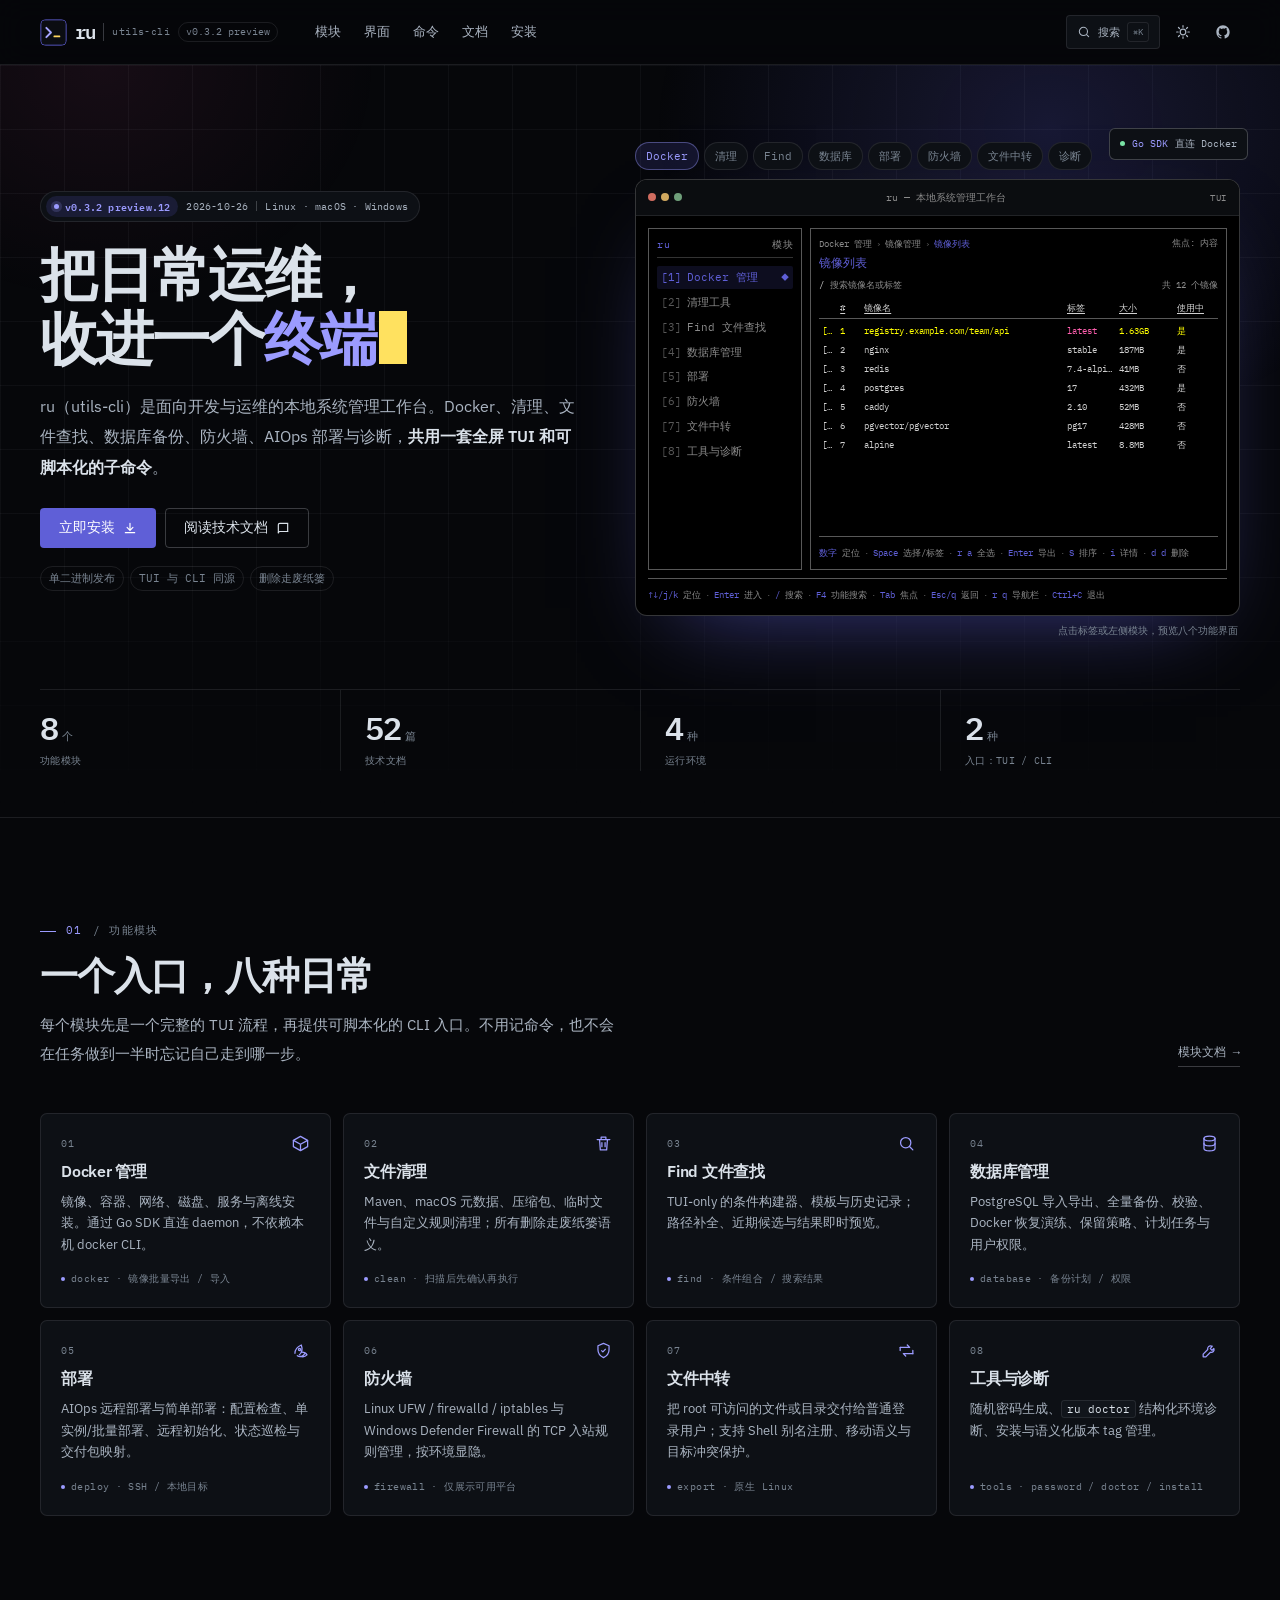
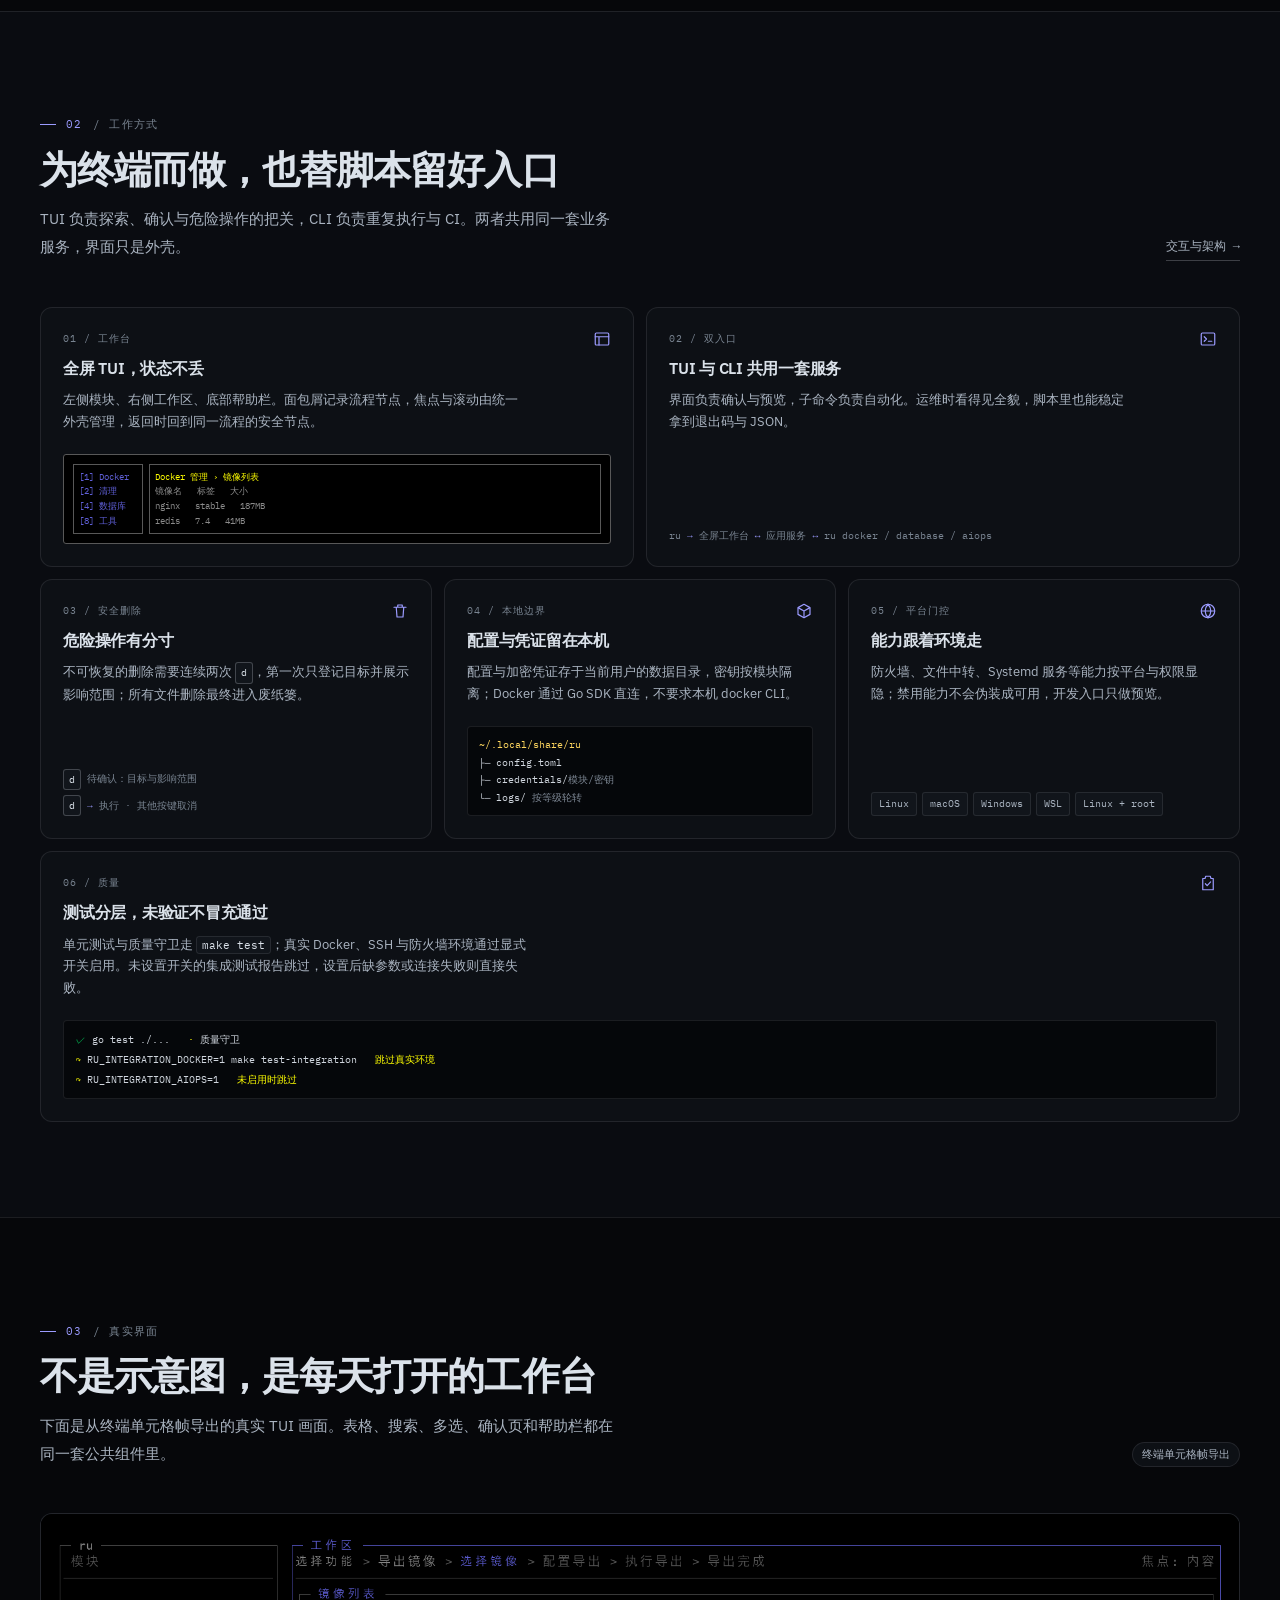
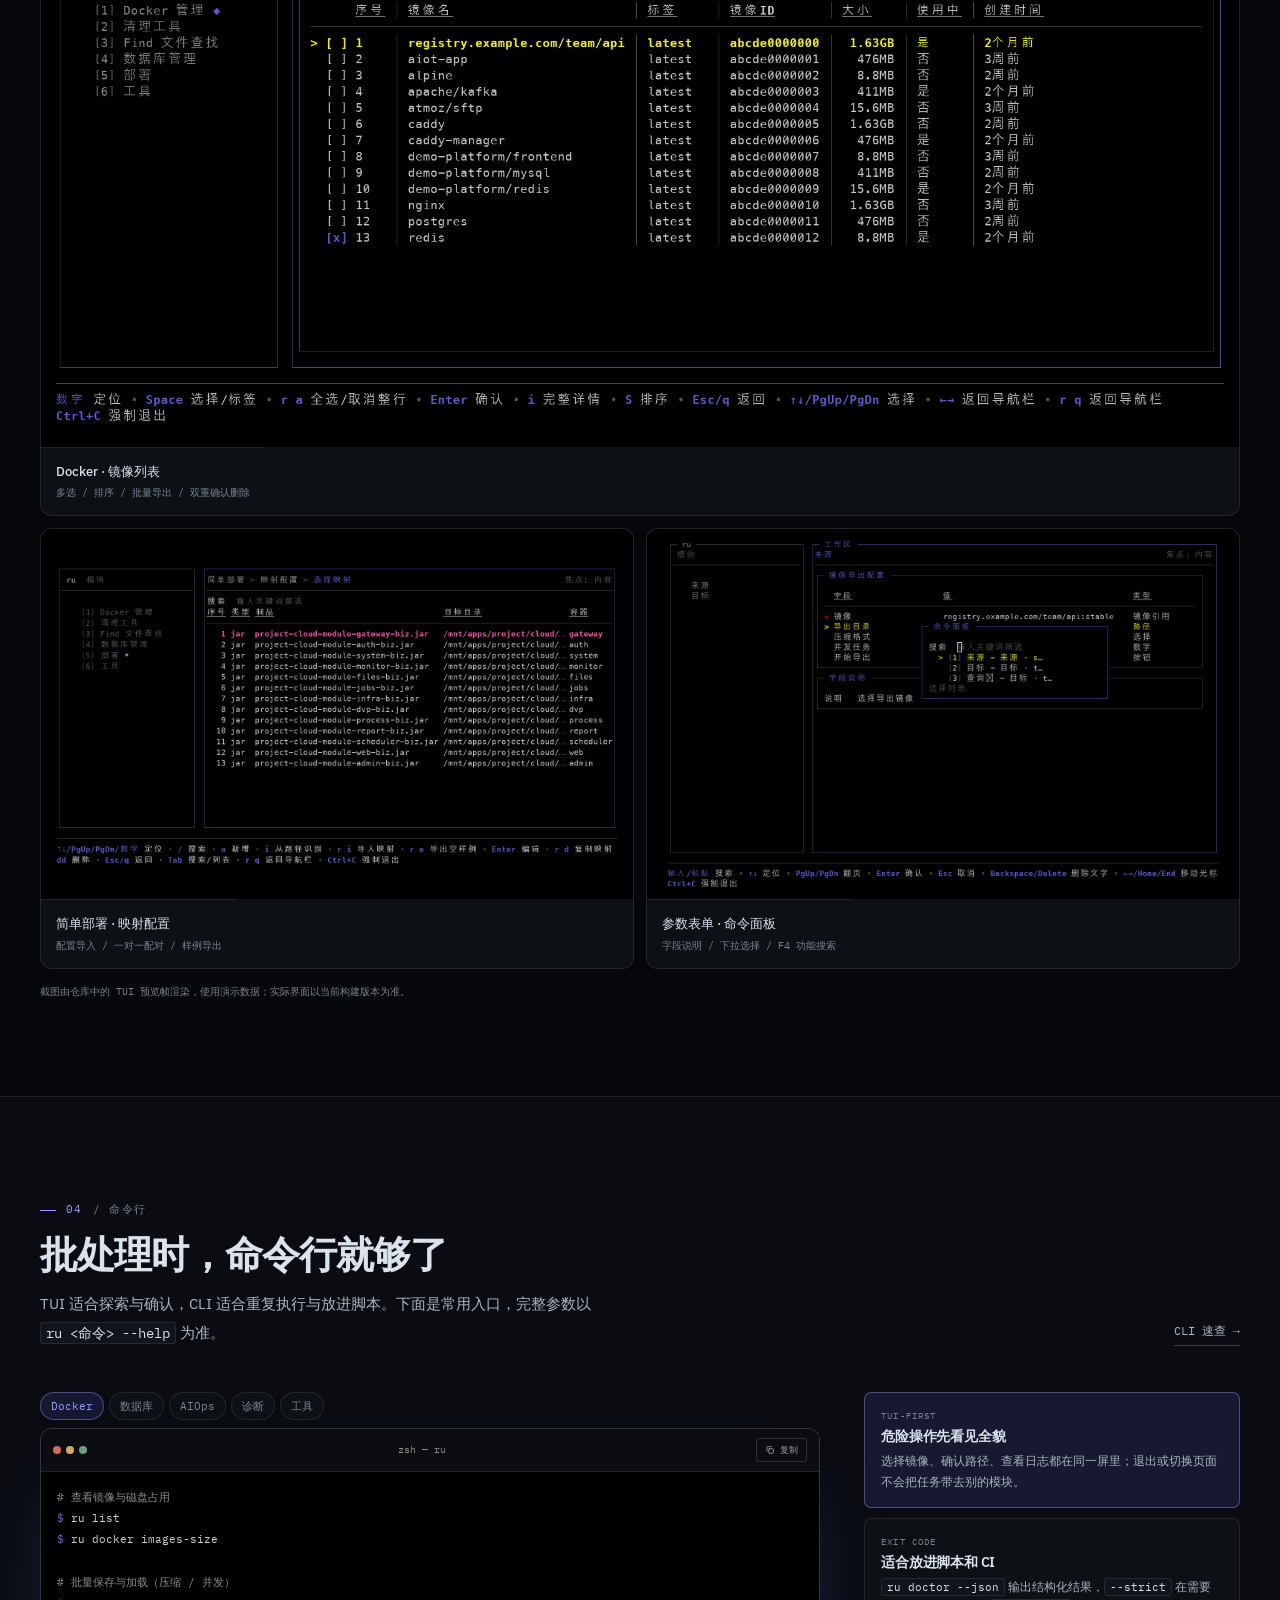
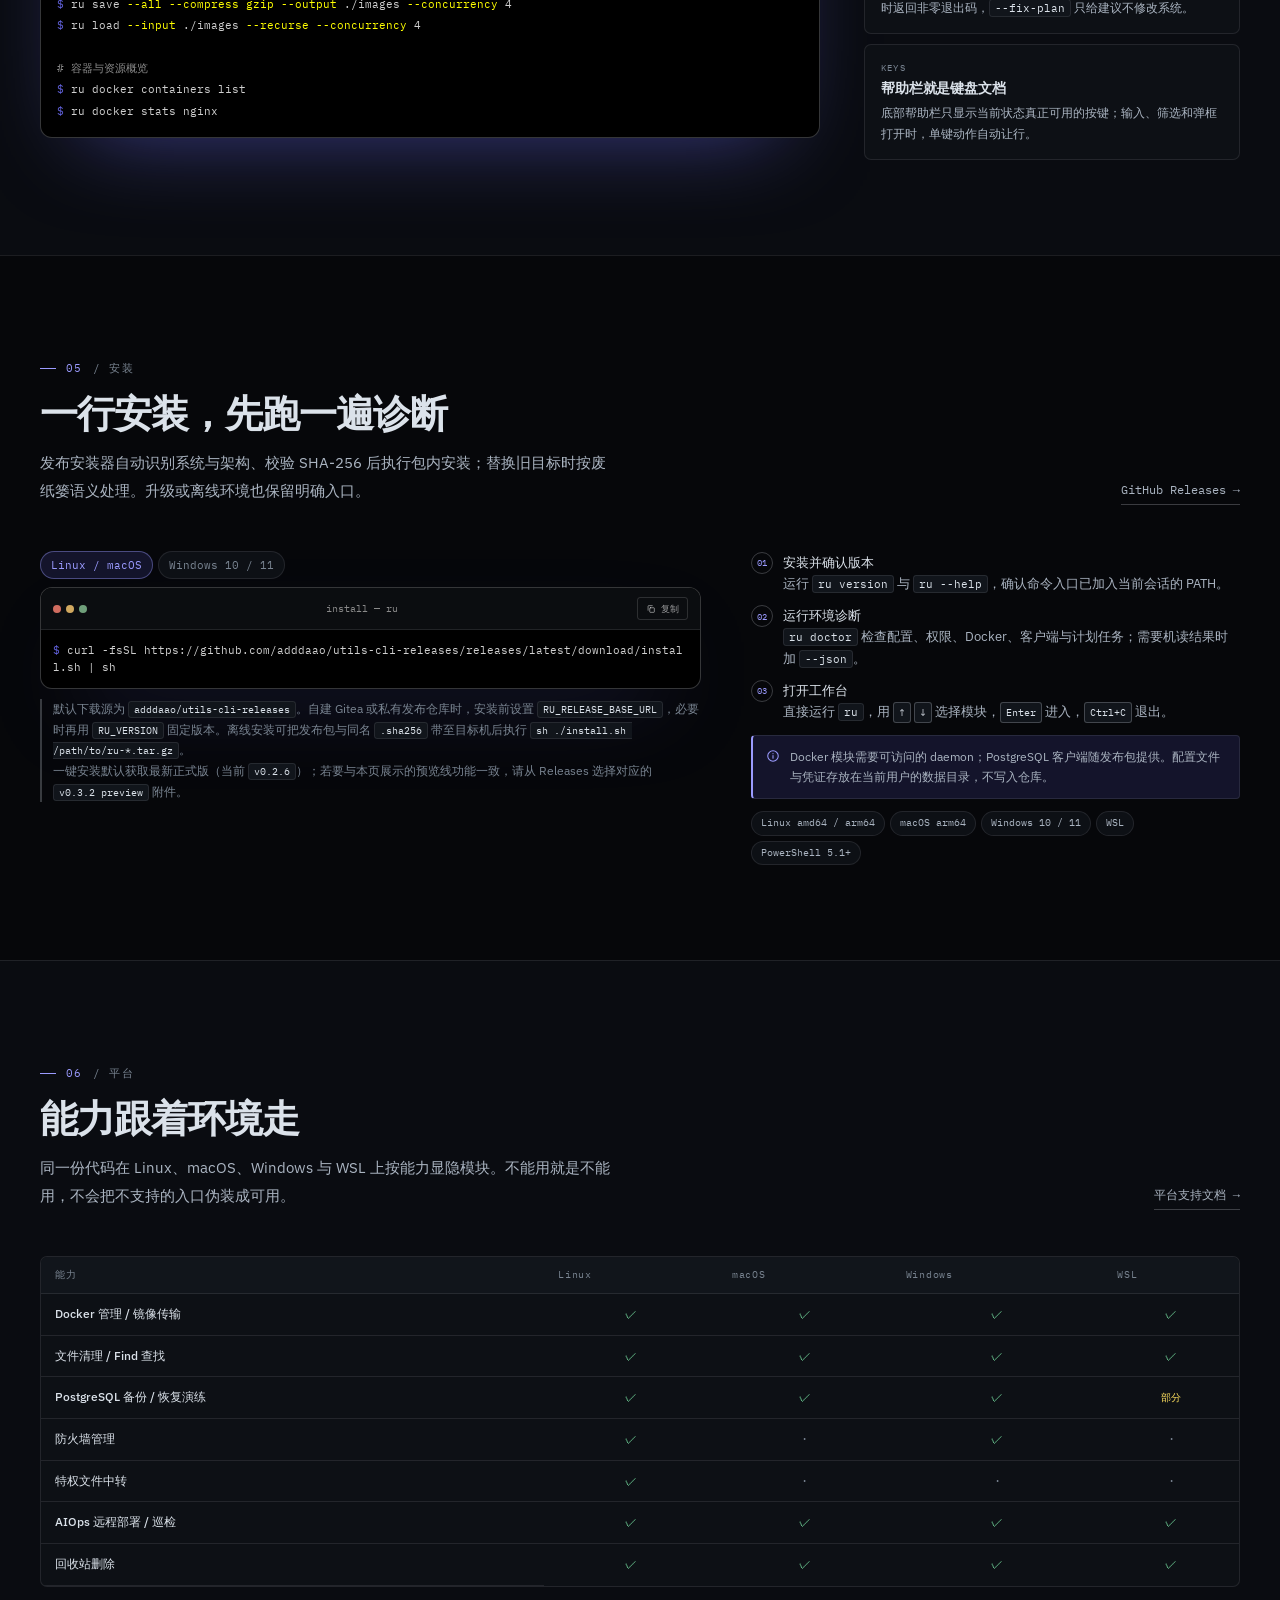
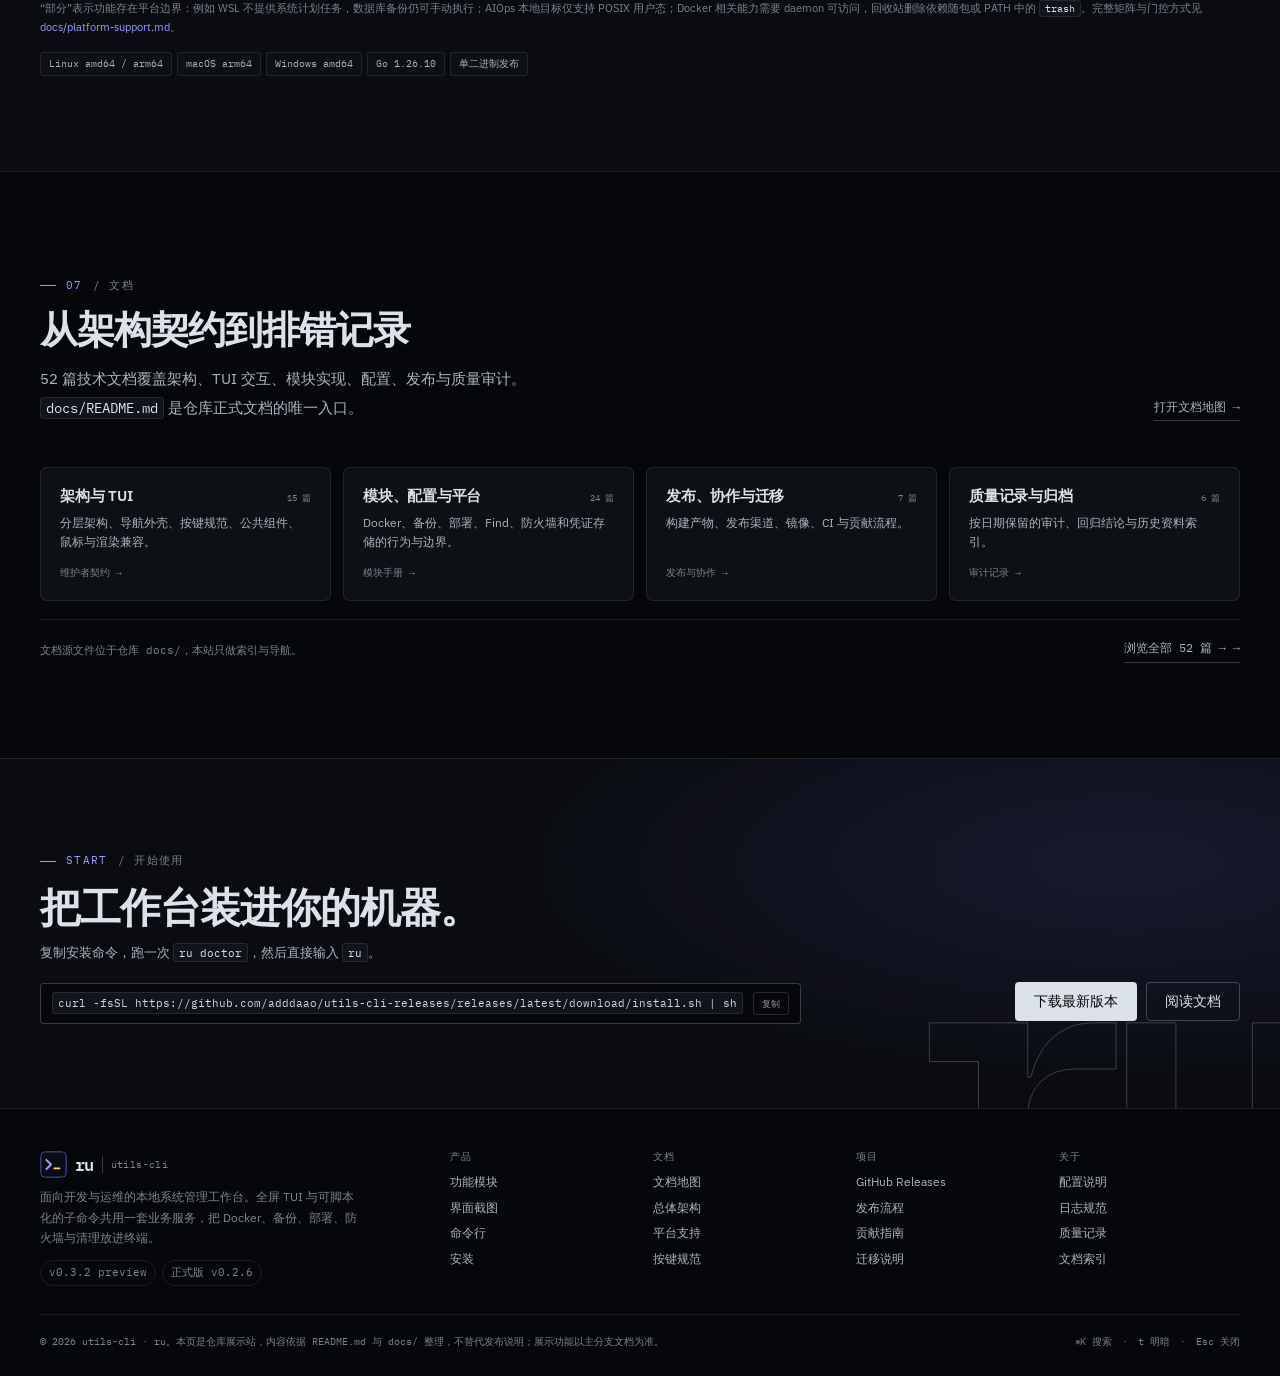
==== commit 56825661: "docs: expand TUI preview demos to all modules" ====
--- a/index.html
+++ b/index.html
@@ -117,9 +117,13 @@
           <div class="hero-visual">
             <div class="tui-switch" role="tablist" aria-label="TUI 预览视图">
               <button type="button" role="tab" data-tui-view="docker" aria-selected="true">Docker</button>
-              <button type="button" role="tab" data-tui-view="backup" aria-selected="false">数据库备份</button>
-              <button type="button" role="tab" data-tui-view="deploy" aria-selected="false">AIOps 部署</button>
-              <button type="button" role="tab" data-tui-view="doctor" aria-selected="false">环境诊断</button>
+              <button type="button" role="tab" data-tui-view="clean" aria-selected="false">清理</button>
+              <button type="button" role="tab" data-tui-view="find" aria-selected="false">Find</button>
+              <button type="button" role="tab" data-tui-view="backup" aria-selected="false">数据库</button>
+              <button type="button" role="tab" data-tui-view="deploy" aria-selected="false">部署</button>
+              <button type="button" role="tab" data-tui-view="firewall" aria-selected="false">防火墙</button>
+              <button type="button" role="tab" data-tui-view="export" aria-selected="false">文件中转</button>
+              <button type="button" role="tab" data-tui-view="doctor" aria-selected="false">诊断</button>
             </div>
             <div class="term-window" aria-label="ru 全屏 TUI 预览">
               <div class="term-bar">
@@ -161,6 +165,43 @@
                       <div class="tui-empty-space"></div>
                       <div class="tui-help"><b>数字</b> 定位<span class="sep">·</span><b>Space</b> 选择/标签<span class="sep">·</span><b>r a</b> 全选<span class="sep">·</span><b>Enter</b> 导出<span class="sep">·</span><b>S</b> 排序<span class="sep">·</span><b>i</b> 详情<span class="sep">·</span><b>d d</b> 删除</div>
                     </div>
+                    <!-- 清理工具 -->
+                    <div data-tui-panel="clean" hidden>
+                      <div class="tui-crumb"><span>清理工具</span><span class="sep">›</span><span>扫描结果</span><span class="sep">›</span><span class="current">待清理项</span><span class="tui-focus">焦点: 内容</span></div>
+                      <div class="tui-title">清理扫描</div>
+                      <div class="tui-subrow"><b>/</b> 搜索路径 <span style="margin-left:auto">预计释放 3.6GB</span></div>
+                      <div class="tui-table tui-cols-clean">
+                        <div class="tui-tr tui-tr--head"><span></span><span>类型</span><span>路径</span><span>大小</span><span>状态</span></div>
+                        <div class="tui-tr is-selected"><span>[x]</span><span class="dim">Maven</span><span>~/.m2/repository</span><span>1.8GB</span><span class="ok">可清理</span></div>
+                        <div class="tui-tr"><span>[x]</span><span class="dim">缓存</span><span>~/Library/Caches/Homebrew</span><span>742MB</span><span class="ok">可清理</span></div>
+                        <div class="tui-tr"><span>[ ]</span><span class="dim">临时文件</span><span>/tmp/ru-*</span><span>126MB</span><span class="ok">可清理</span></div>
+                        <div class="tui-tr"><span>[ ]</span><span class="dim">压缩包</span><span>~/Downloads/*.zip</span><span>934MB</span><span class="warn">需确认</span></div>
+                        <div class="tui-tr"><span>[ ]</span><span class="dim">日志</span><span>~/.local/share/ru/logs</span><span>64MB</span><span class="dim">保留</span></div>
+                      </div>
+                      <div class="tui-empty-space"></div>
+                      <div class="tui-help"><b>Space</b> 选择<span class="sep">·</span><b>r a</b> 全选<span class="sep">·</span><b>Enter</b> 清理<span class="sep">·</span><b>i</b> 明细<span class="sep">·</span><b>l</b> 日志<span class="sep">·</span><b>Esc</b> 返回<span class="sep">·</span>删除进入废纸篓</div>
+                    </div>
+                    <!-- Find 文件查找 -->
+                    <div data-tui-panel="find" hidden>
+                      <div class="tui-crumb"><span>Find 文件查找</span><span class="sep">›</span><span>条件构建</span><span class="sep">›</span><span class="current">搜索结果</span><span class="tui-focus">焦点: 条件</span></div>
+                      <div class="tui-title">查找条件</div>
+                      <div class="tui-subrow"><b>/</b> 搜索字段 <span style="margin-left:auto">预计匹配 12 个文件</span></div>
+                      <div class="tui-table tui-cols-find">
+                        <div class="tui-tr tui-tr--head"><span>字段</span><span>操作</span><span>值</span></div>
+                        <div class="tui-tr is-selected"><span>名称</span><span>like</span><span>*.log</span></div>
+                        <div class="tui-tr"><span>大小</span><span>&gt;</span><span>10MB</span></div>
+                        <div class="tui-tr"><span>修改时间</span><span>&lt;</span><span>30 天</span></div>
+                        <div class="tui-tr"><span>路径</span><span>=</span><span>~/projects</span></div>
+                      </div>
+                      <div class="tui-subrow" style="margin-top:7px"><b>结果</b> 12 个文件 · 总计 2.1GB</div>
+                      <div class="tui-table tui-cols-files">
+                        <div class="tui-tr tui-tr--head"><span>文件</span><span>大小</span><span>修改时间</span></div>
+                        <div class="tui-tr"><span>~/projects/api/logs/app.log</span><span>18MB</span><span>2 天前</span></div>
+                        <div class="tui-tr"><span>~/projects/web/logs/access.log</span><span>64MB</span><span>3 天前</span></div>
+                      </div>
+                      <div class="tui-empty-space"></div>
+                      <div class="tui-help"><b>a</b> 新增条件<span class="sep">·</span><b>Enter</b> 编辑<span class="sep">·</span><b>r x</b> 完成<span class="sep">·</span><b>d d</b> 删除<span class="sep">·</span><b>m</b> 移动<span class="sep">·</span><b>Esc</b> 返回</div>
+                    </div>
                     <!-- 数据库备份 -->
                     <div data-tui-panel="backup" hidden>
                       <div class="tui-crumb"><span>数据库管理</span><span class="sep">›</span><span>备份计划</span><span class="sep">›</span><span class="current">计划详情</span><span class="tui-focus">焦点: 内容</span></div>
@@ -190,6 +231,38 @@
                       <div class="tui-empty-space"></div>
                       <div class="tui-help"><b>Enter</b> 查看详情<span class="sep">·</span><b>i</b> 巡检<span class="sep">·</span><b>r</b> 刷新<span class="sep">·</span><b>d</b> 部署<span class="sep">·</span><b>Esc/q</b> 返回</div>
                     </div>
+                    <!-- 防火墙 -->
+                    <div data-tui-panel="firewall" hidden>
+                      <div class="tui-crumb"><span>防火墙</span><span class="sep">›</span><span>入站规则</span><span class="sep">›</span><span class="current">规则列表</span><span class="tui-focus">焦点: 内容</span></div>
+                      <div class="tui-title">TCP 入站规则</div>
+                      <div class="tui-subrow">后端 <b>ufw</b> <span style="margin-left:auto">Linux 示例</span></div>
+                      <div class="tui-table tui-cols-firewall">
+                        <div class="tui-tr tui-tr--head"><span>端口</span><span>协议</span><span>来源</span><span>状态</span></div>
+                        <div class="tui-tr is-selected"><span>22</span><span>tcp</span><span>任意</span><span class="ok">放行</span></div>
+                        <div class="tui-tr"><span>443</span><span>tcp</span><span>任意</span><span class="ok">放行</span></div>
+                        <div class="tui-tr"><span>5432</span><span>tcp</span><span>10.0.0.0/24</span><span class="ok">放行</span></div>
+                        <div class="tui-tr"><span>8080</span><span>tcp</span><span>任意</span><span class="dim">未放行</span></div>
+                      </div>
+                      <div class="tui-empty-space"></div>
+                      <div class="tui-help"><b>a</b> 放行端口<span class="sep">·</span><b>d d</b> 撤销规则<span class="sep">·</span><b>Enter</b> 详情<span class="sep">·</span><b>r</b> 刷新<span class="sep">·</span><b>Esc</b> 返回</div>
+                    </div>
+                    <!-- 文件中转 -->
+                    <div data-tui-panel="export" hidden>
+                      <div class="tui-crumb"><span>文件中转</span><span class="sep">›</span><span>预检</span><span class="sep">›</span><span class="current">导出</span><span class="tui-focus">焦点: 表单</span></div>
+                      <div class="tui-title">文件中转</div>
+                      <div class="tui-subrow">SUDO_USER <b>deploy</b> <span style="margin-left:auto">仅原生 Linux · root 会话</span></div>
+                      <div class="tui-table tui-cols-export">
+                        <div class="tui-tr tui-tr--head"><span>项目</span><span>值</span></div>
+                        <div class="tui-tr is-selected"><span>源路径</span><span>/var/log/nginx/access.log</span></div>
+                        <div class="tui-tr"><span>目标目录</span><span>/home/deploy/xftp</span></div>
+                        <div class="tui-tr"><span>目标文件</span><span>nginx-access.log</span></div>
+                        <div class="tui-tr"><span>方式</span><span>复制</span></div>
+                        <div class="tui-tr"><span>权限</span><span>root → deploy</span></div>
+                      </div>
+                      <div class="tui-note-line">移动模式会在复制并复核后，把源路径移入废纸篓。</div>
+                      <div class="tui-empty-space"></div>
+                      <div class="tui-help"><b>Enter</b> 开始导出<span class="sep">·</span><b>Space</b> 切换复制/移动<span class="sep">·</span><b>r</b> 重新预检<span class="sep">·</span><b>Esc</b> 返回</div>
+                    </div>
                     <!-- 诊断 -->
                     <div data-tui-panel="doctor" hidden>
                       <div class="tui-crumb"><span>工具</span><span class="sep">›</span><span>环境诊断</span><span class="sep">›</span><span class="current">检查结果</span><span class="tui-focus">焦点: 内容</span></div>
@@ -212,6 +285,7 @@
                 <div class="tui-help"><b>↑↓/j/k</b> 定位<span class="sep">·</span><b>Enter</b> 进入<span class="sep">·</span><b>/</b> 搜索<span class="sep">·</span><b>F4</b> 功能搜索<span class="sep">·</span><b>Tab</b> 焦点<span class="sep">·</span><b>Esc/q</b> 返回<span class="sep">·</span><b>r q</b> 导航栏<span class="sep">·</span><b>Ctrl+C</b> 退出</div>
               </div>
             </div>
+            <p class="tui-caption">点击标签或左侧模块，预览八个功能界面</p>
             <span class="float-chip float-chip--a"><span class="pulse"></span><b>Go SDK</b> 直连 Docker</span>
           </div>
         </div>
--- a/assets/css/site.css
+++ b/assets/css/site.css
@@ -973,6 +973,12 @@
   flex-direction: column;
   min-height: 0;
 }
+.tui-main > [data-tui-panel] {
+  display: flex;
+  flex-direction: column;
+  flex: 1;
+  min-height: 280px;
+}
 .tui-crumb {
   display: flex;
   flex-wrap: wrap;
@@ -1073,6 +1079,27 @@
 .tui-cols-doctor .tui-tr {
   grid-template-columns: minmax(0, 0.8fr) 52px minmax(0, 1.2fr);
 }
+.tui-cols-clean .tui-tr {
+  grid-template-columns: 12px 52px minmax(0, 1.35fr) 44px 52px;
+}
+.tui-cols-find .tui-tr {
+  grid-template-columns: 66px 48px minmax(0, 1fr);
+}
+.tui-cols-files .tui-tr {
+  grid-template-columns: minmax(0, 1fr) 48px 46px;
+}
+.tui-cols-firewall .tui-tr {
+  grid-template-columns: 40px 34px minmax(0, 1fr) 48px;
+}
+.tui-cols-export .tui-tr {
+  grid-template-columns: 70px minmax(0, 1fr);
+}
+.tui-note-line {
+  margin-top: 7px;
+  color: var(--term-dim);
+  font-size: 8.6px;
+  line-height: 1.6;
+}
 .tui-empty-space {
   flex: 1;
   min-height: 18px;
@@ -1091,6 +1118,13 @@
 .tui-help .sep {
   margin: 0 4px;
   color: var(--term-line);
+}
+.tui-caption {
+  margin: 7px 2px 0;
+  font-family: var(--font-mono);
+  font-size: 9.5px;
+  color: var(--muted);
+  text-align: right;
 }
 .float-chip {
   position: absolute;
@@ -3081,6 +3115,24 @@
   }
   .tui-cols-doctor .tui-tr {
     grid-template-columns: minmax(0, 0.8fr) 42px minmax(0, 1.1fr) !important;
+  }
+  .tui-cols-clean .tui-tr {
+    grid-template-columns: 12px 42px minmax(0, 1.2fr) 38px 44px !important;
+  }
+  .tui-cols-find .tui-tr {
+    grid-template-columns: 52px 38px minmax(0, 1fr) !important;
+  }
+  .tui-cols-files .tui-tr {
+    grid-template-columns: minmax(0, 1fr) 38px 36px !important;
+  }
+  .tui-cols-firewall .tui-tr {
+    grid-template-columns: 32px 28px minmax(0, 1fr) 40px !important;
+  }
+  .tui-cols-export .tui-tr {
+    grid-template-columns: 54px minmax(0, 1fr) !important;
+  }
+  .tui-caption {
+    text-align: left;
   }
   .footer-top {
     grid-template-columns: minmax(0, 1fr);
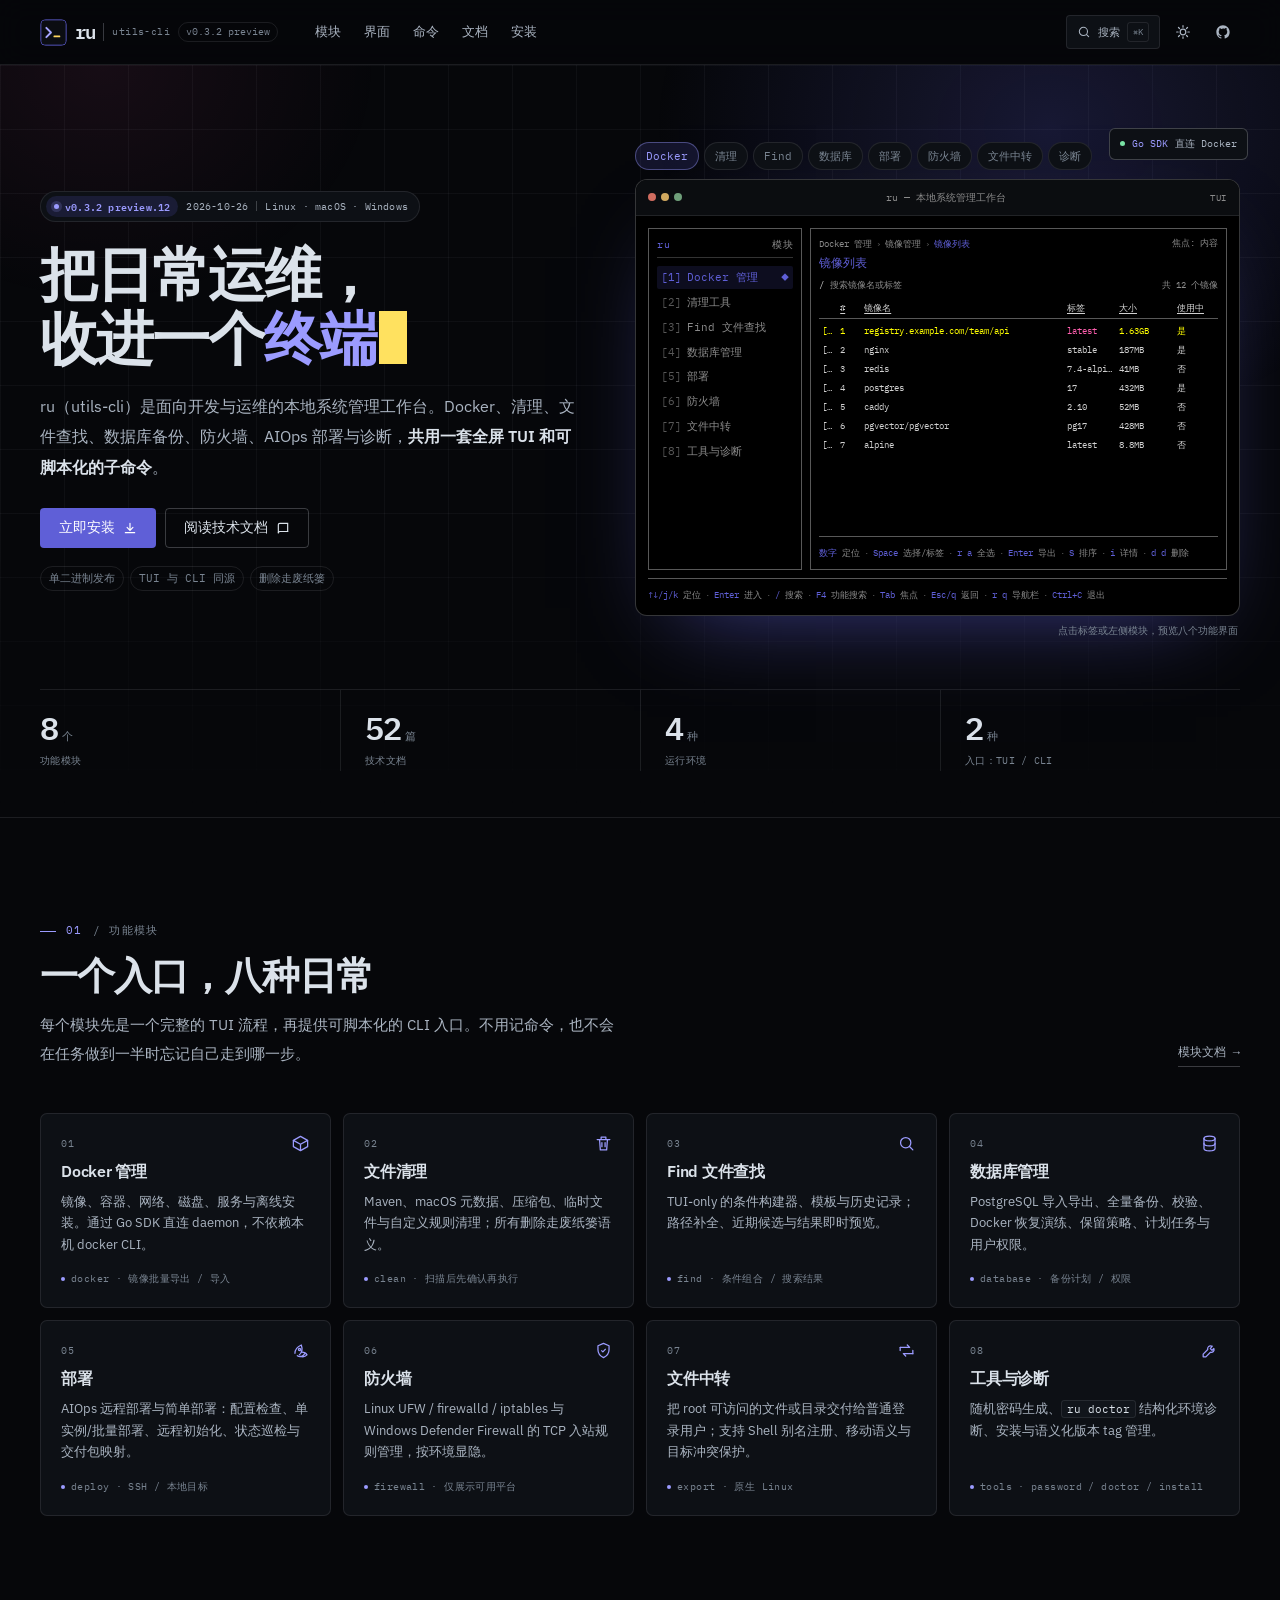
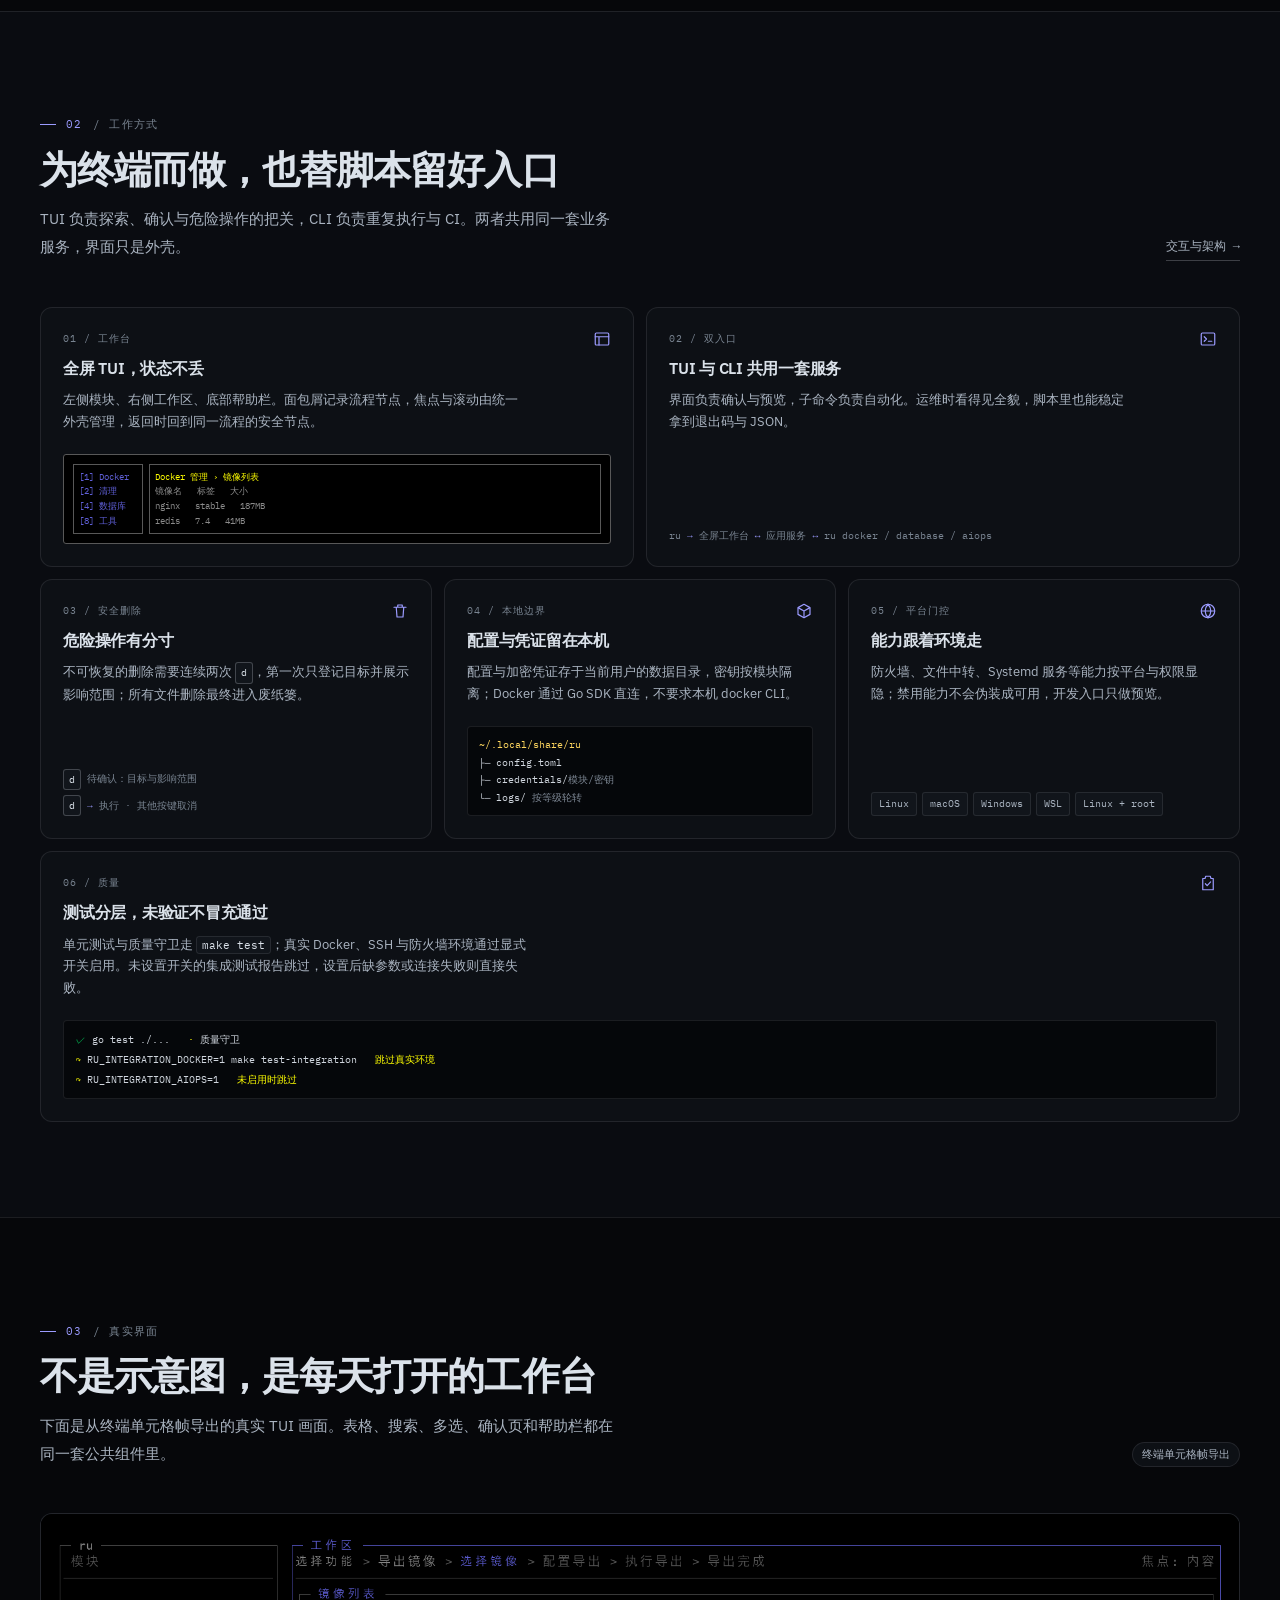
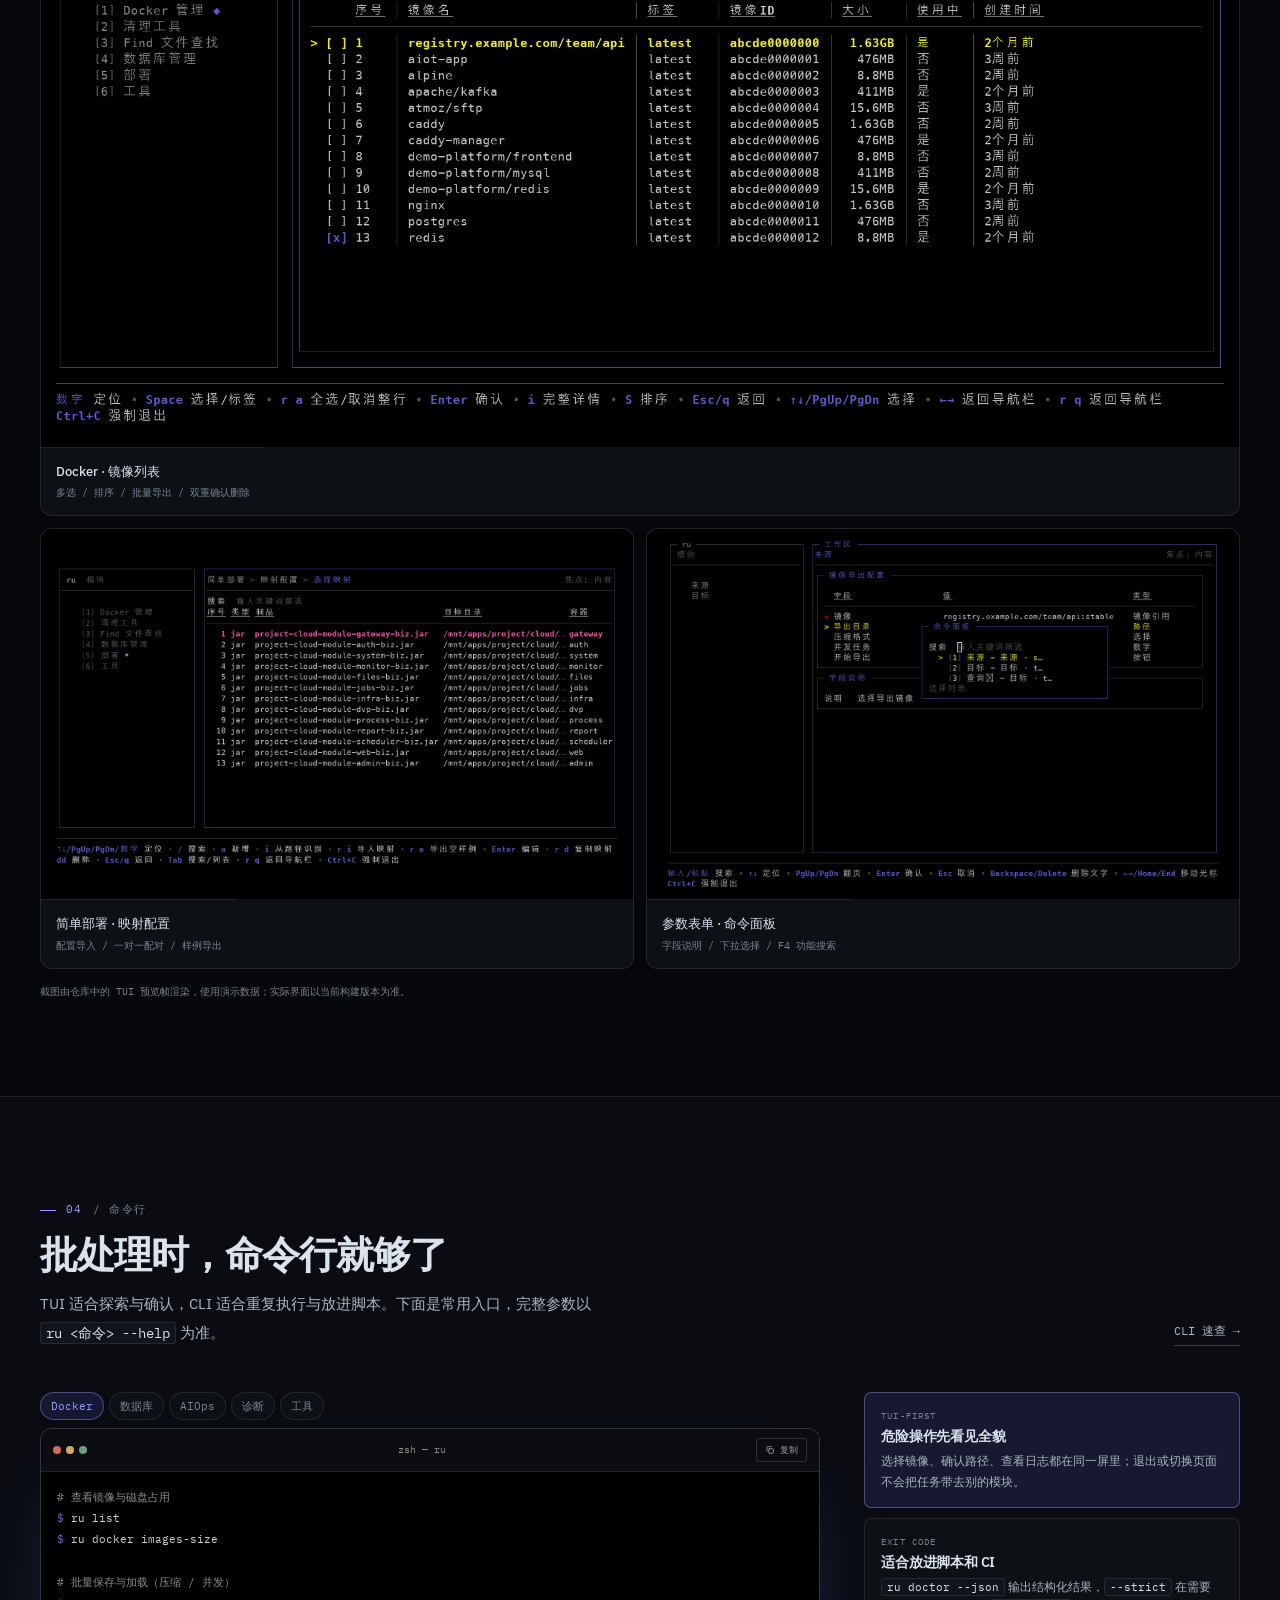
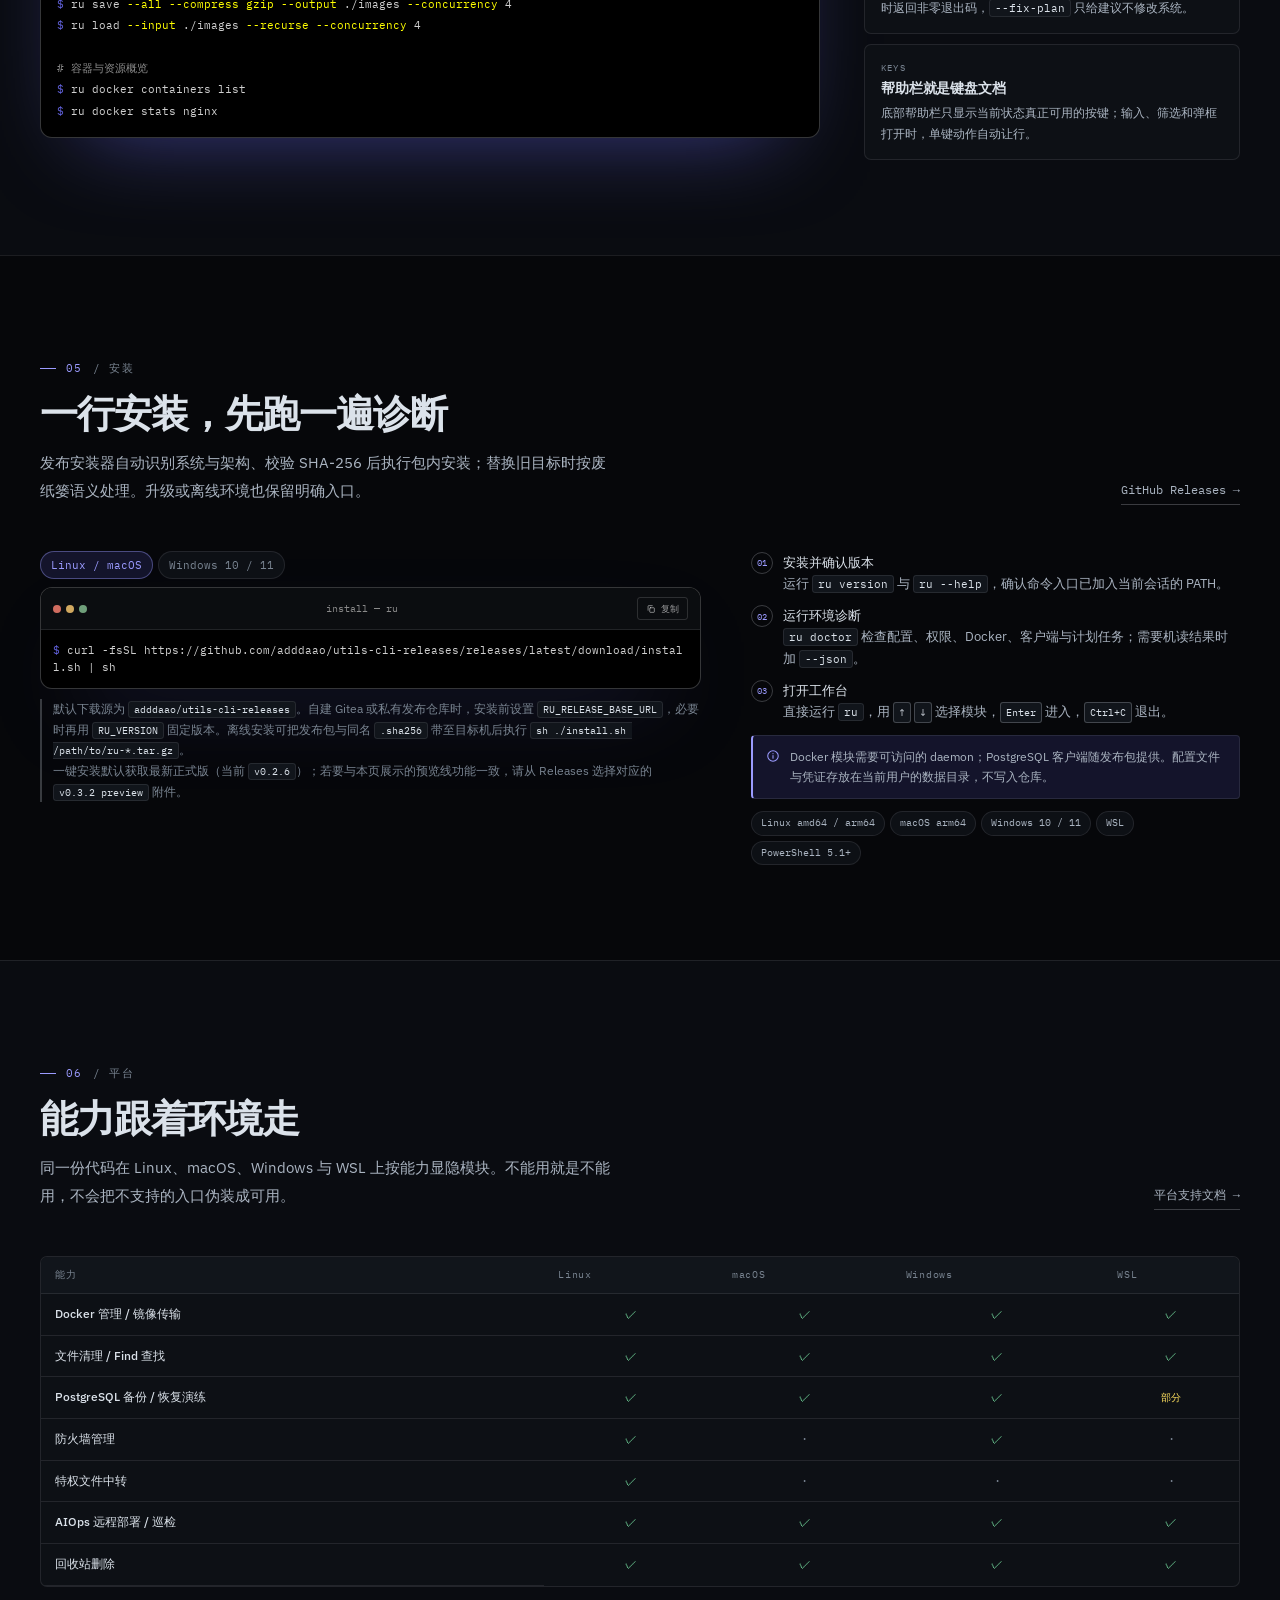
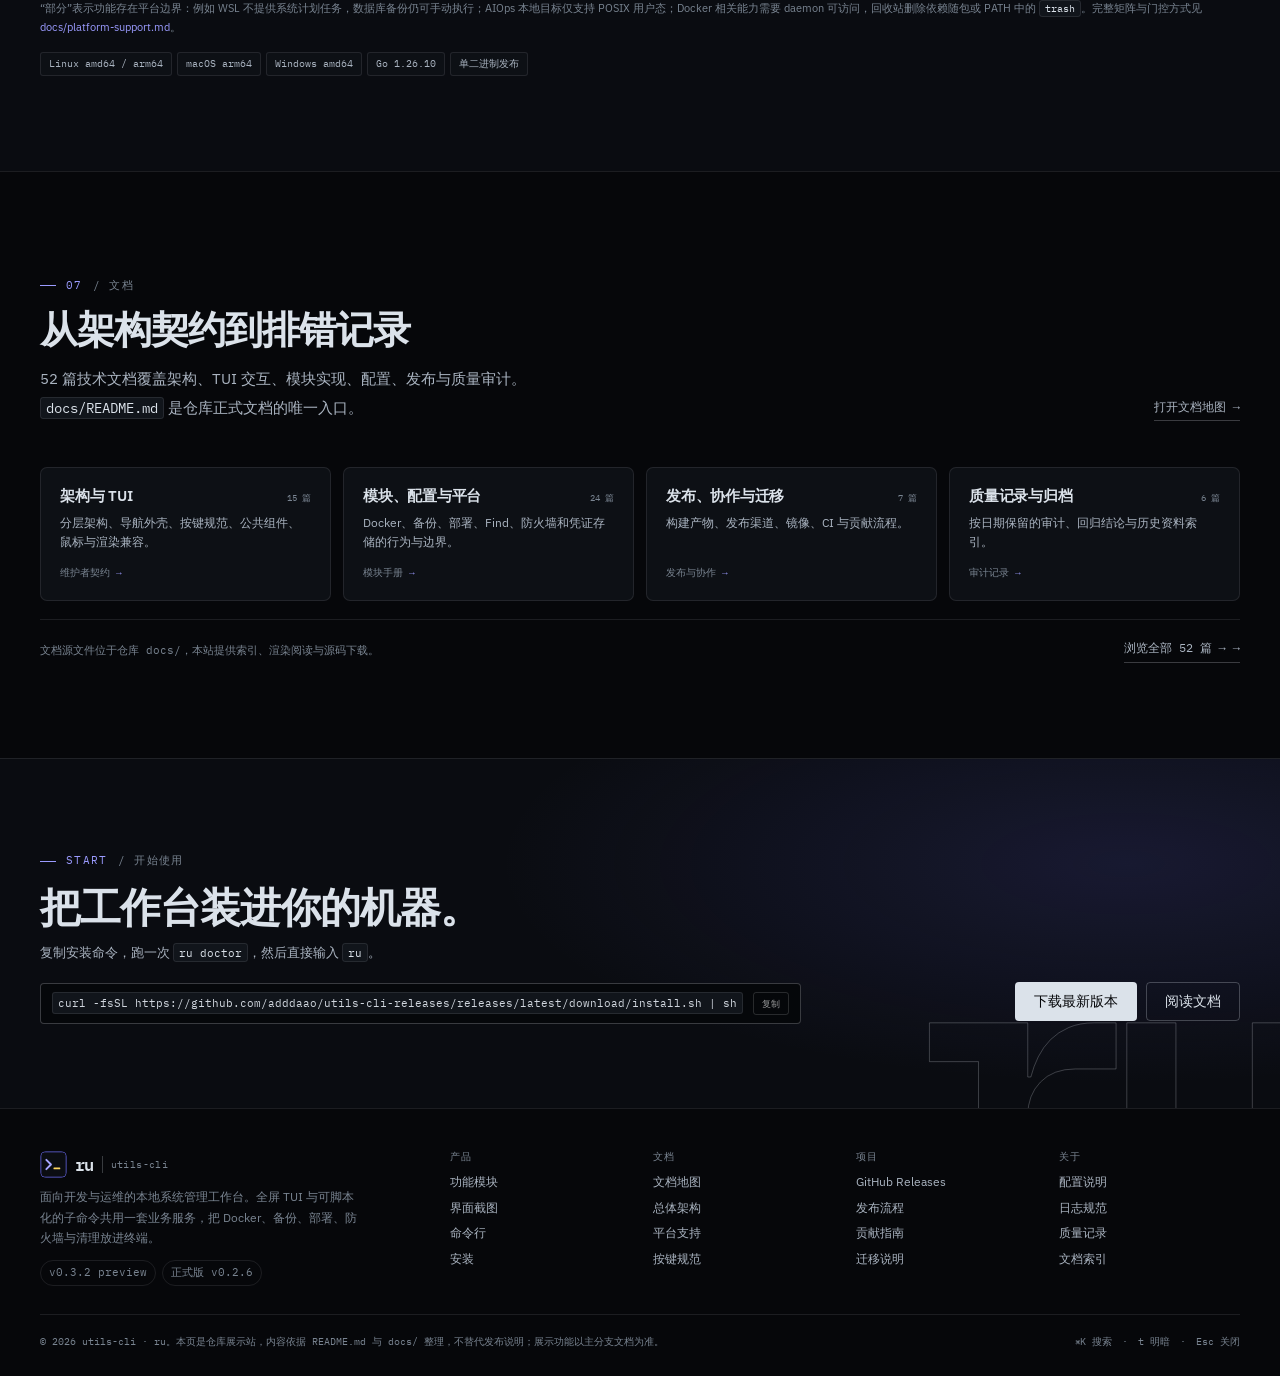
==== commit 3f1927db: "docs: render markdown in reader with toc, code copy and source toggle" ====
--- a/index.html
+++ b/index.html
@@ -755,7 +755,7 @@
           </a>
         </div>
         <div class="docs-foot">
-          <span>文档源文件位于仓库 docs/，本站只做索引与导航。</span>
+          <span>文档源文件位于仓库 docs/，本站提供索引、渲染阅读与源码下载。</span>
           <a class="section-link" href="docs.html">浏览全部 52 篇 →</a>
         </div>
       </div>
--- a/assets/css/site.css
+++ b/assets/css/site.css
@@ -2811,26 +2811,373 @@
   flex-wrap: wrap;
   gap: 7px;
 }
+
+/* 正文 + 本页目录 */
+.reader-layout {
+  display: grid;
+  grid-template-columns: minmax(0, 1fr) 236px;
+  align-items: start;
+  gap: 22px;
+}
 .reader-body {
+  grid-column: 1;
+  grid-row: 1;
+  min-width: 0;
   border: 1px solid var(--line-strong);
+  border-radius: var(--radius);
+  background: var(--surface);
+  overflow: hidden;
+  box-shadow: var(--shadow-md);
+}
+.reader-toc {
+  grid-column: 2;
+  grid-row: 1;
+  position: sticky;
+  top: calc(var(--header-h) + 18px);
+  max-height: calc(100vh - var(--header-h) - 40px);
+  overflow: auto;
+  padding: 13px 12px 11px;
+  border: 1px solid var(--line);
+  border-radius: var(--radius);
+  background: var(--surface);
+}
+.reader-toc[hidden] {
+  display: none;
+}
+.reader-toc__title {
+  margin: 0 0 8px;
+  padding-left: 8px;
+  font-family: var(--font-mono);
+  font-size: 9.5px;
+  letter-spacing: 0.16em;
+  text-transform: uppercase;
+  color: var(--muted);
+}
+.reader-toc__list {
+  display: flex;
+  flex-direction: column;
+  gap: 1px;
+  margin: 0;
+  padding: 0;
+  list-style: none;
+}
+.reader-toc__item a {
+  display: block;
+  padding: 4px 8px;
+  border-left: 2px solid transparent;
+  border-radius: 0 var(--radius-sm) var(--radius-sm) 0;
+  color: var(--text-2);
+  font-size: 11.5px;
+  line-height: 1.55;
+  text-decoration: none;
+}
+.reader-toc__item--h3 a {
+  padding-left: 20px;
+  font-size: 11px;
+  color: var(--muted);
+}
+.reader-toc__item a:hover {
+  color: var(--text);
+  background: var(--surface-2);
+}
+.reader-toc__item a.is-active {
+  color: var(--accent);
+  border-left-color: var(--accent);
+  background: var(--accent-soft);
+}
+
+/* 渲染后的正文 */
+.doc-prose {
+  padding: clamp(20px, 3.2vw, 36px) clamp(18px, 3vw, 40px) clamp(26px, 3.6vw, 44px);
+  color: var(--text);
+  font-size: 14px;
+  line-height: 1.85;
+  overflow-wrap: break-word;
+}
+.doc-prose > :first-child {
+  margin-top: 0;
+}
+.doc-prose > :last-child {
+  margin-bottom: 0;
+}
+/* 文档自带的 H1 与页头标题重复，正文里不再重复展示 */
+.doc-prose > h1:first-of-type {
+  display: none;
+}
+.doc-prose h1,
+.doc-prose h2,
+.doc-prose h3,
+.doc-prose h4,
+.doc-prose h5,
+.doc-prose h6 {
+  position: relative;
+  color: var(--text);
+  font-weight: 600;
+  line-height: 1.35;
+  letter-spacing: -0.01em;
+  scroll-margin-top: calc(var(--header-h) + 20px);
+}
+.doc-prose h1 {
+  margin: 0 0 0.7em;
+  font-size: 1.65rem;
+}
+.doc-prose h2 {
+  margin: 2em 0 0.7em;
+  padding-top: 1em;
+  border-top: 1px solid var(--line);
+  font-size: 1.3rem;
+}
+.doc-prose h2:first-of-type {
+  margin-top: 0;
+  padding-top: 0;
+  border-top: 0;
+}
+.doc-prose h3 {
+  margin: 1.7em 0 0.55em;
+  font-size: 1.1rem;
+}
+.doc-prose h4 {
+  margin: 1.5em 0 0.5em;
+  font-size: 1rem;
+  color: var(--text-2);
+}
+.doc-prose h5,
+.doc-prose h6 {
+  margin: 1.3em 0 0.45em;
+  font-size: 0.95rem;
+  color: var(--text-2);
+}
+.doc-anchor {
+  margin-left: 0.3em;
+  color: var(--muted);
+  font-weight: 400;
+  text-decoration: none;
+  opacity: 0;
+  transition: opacity var(--dur) var(--ease);
+}
+.doc-prose h2:hover .doc-anchor,
+.doc-prose h3:hover .doc-anchor,
+.doc-prose h4:hover .doc-anchor {
+  opacity: 1;
+}
+.doc-anchor:hover {
+  color: var(--accent);
+}
+.doc-prose p {
+  margin: 0.85em 0;
+}
+.doc-prose a {
+  color: var(--accent);
+  text-decoration: underline;
+  text-decoration-thickness: 1px;
+  text-underline-offset: 2px;
+}
+.doc-prose a:hover {
+  color: var(--accent-2);
+}
+.doc-prose strong {
+  font-weight: 600;
+}
+.doc-prose ul,
+.doc-prose ol {
+  margin: 0.8em 0;
+  padding-left: 1.6em;
+}
+.doc-prose li {
+  margin: 0.32em 0;
+}
+.doc-prose li > p {
+  margin: 0.35em 0;
+}
+.doc-prose ul ul,
+.doc-prose ul ol,
+.doc-prose ol ul,
+.doc-prose ol ol {
+  margin: 0.35em 0;
+}
+.doc-prose li:has(> input[type="checkbox"]) {
+  margin-left: -1.35em;
+  list-style: none;
+}
+.doc-prose input[type="checkbox"] {
+  margin: 0 0.5em 0 0;
+  vertical-align: -1px;
+  accent-color: var(--accent);
+}
+.doc-prose code {
+  padding: 0.12em 0.4em;
+  border: 1px solid var(--line);
+  border-radius: var(--radius-sm);
+  background: var(--surface-3);
+  color: var(--text);
+  font-family: var(--font-mono);
+  font-size: 0.86em;
+  overflow-wrap: anywhere;
+}
+.doc-prose blockquote {
+  margin: 1.1em 0;
+  padding: 0.55em 1em;
+  border-left: 3px solid var(--accent);
+  border-radius: 0 var(--radius-sm) var(--radius-sm) 0;
+  background: var(--surface-2);
+  color: var(--text-2);
+}
+.doc-prose blockquote p {
+  margin: 0.3em 0;
+}
+.doc-prose hr {
+  margin: 2.1em 0;
+  border: 0;
+  border-top: 1px solid var(--line-strong);
+}
+.doc-prose img {
+  max-width: 100%;
+  height: auto;
+  border: 1px solid var(--line);
+  border-radius: var(--radius);
+}
+.doc-prose .doc-literal {
+  color: var(--text-2);
+  font-family: var(--font-mono);
+  font-size: 0.86em;
+}
+
+/* 表格：横向滚动 + 单元格内换行 */
+.doc-prose .doc-table-wrap {
+  margin: 1.15em 0;
+  border: 1px solid var(--line-strong);
+  border-radius: var(--radius);
+  background: var(--surface-2);
+  overflow-x: auto;
+}
+.doc-prose table {
+  width: 100%;
+  border-collapse: collapse;
+  font-size: 12.5px;
+  line-height: 1.7;
+}
+.doc-prose th,
+.doc-prose td {
+  padding: 7px 10px;
+  border-right: 1px solid var(--line);
+  border-bottom: 1px solid var(--line);
+  text-align: left;
+  vertical-align: top;
+  overflow-wrap: anywhere;
+}
+.doc-prose th:last-child,
+.doc-prose td:last-child {
+  border-right: 0;
+}
+.doc-prose tbody tr:last-child td {
+  border-bottom: 0;
+}
+.doc-prose thead th {
+  background: var(--surface-3);
+  color: var(--text);
+  font-weight: 600;
+  white-space: nowrap;
+}
+.doc-prose tbody tr:nth-child(even) {
+  background: var(--surface);
+}
+.doc-prose td[align="right"],
+.doc-prose th[align="right"] {
+  text-align: right;
+}
+.doc-prose td[align="center"],
+.doc-prose th[align="center"] {
+  text-align: center;
+}
+.doc-prose .doc-table-wrap code {
+  white-space: nowrap;
+}
+
+/* 代码块：语言标签 + 复制 + 横向滚动 */
+.doc-prose .doc-code {
+  margin: 1.15em 0;
+  border: 1px solid var(--line);
   border-radius: var(--radius);
   background: var(--code-bg);
   overflow: hidden;
-  box-shadow: var(--shadow-md);
-}
-.reader-body pre {
+}
+.doc-code__head {
+  display: flex;
+  align-items: center;
+  justify-content: space-between;
+  gap: 10px;
+  padding: 6px 10px;
+  border-bottom: 1px solid var(--code-line);
+  background: var(--code-head);
+}
+.doc-code__lang {
+  color: var(--muted);
+  font-family: var(--font-mono);
+  font-size: 9.5px;
+  letter-spacing: 0.1em;
+  text-transform: uppercase;
+}
+.doc-code__lang--plain {
+  letter-spacing: 0;
+  text-transform: none;
+}
+.doc-code__copy {
+  padding: 2px 8px;
+  border: 1px solid var(--line-strong);
+  border-radius: var(--radius-sm);
+  background: transparent;
+  color: var(--text-2);
+  font-family: var(--font-mono);
+  font-size: 10px;
+  cursor: pointer;
+  transition: color var(--dur) var(--ease), border-color var(--dur) var(--ease);
+}
+.doc-code__copy:hover {
+  color: var(--accent);
+  border-color: var(--accent);
+}
+.doc-prose .doc-code pre {
+  margin: 0;
+  padding: 12px 14px;
+  max-height: none;
+  overflow-x: auto;
+  background: transparent;
+  color: var(--code-text);
+  font-family: var(--font-mono);
+  font-size: 12.5px;
+  line-height: 1.75;
+  white-space: pre;
+  tab-size: 2;
+}
+.doc-prose .doc-code code {
+  padding: 0;
+  border: 0;
+  background: transparent;
+  color: inherit;
+  font-size: inherit;
+  white-space: inherit;
+  overflow-wrap: normal;
+}
+
+/* Markdown 源码视图 */
+.reader-body > pre {
   margin: 0;
   padding: clamp(14px, 2.2vw, 22px);
+  max-height: calc(100vh - 260px);
   overflow: auto;
-  max-height: calc(100vh - 260px);
+  background: var(--code-bg);
+  color: var(--code-text);
   font-family: var(--font-mono);
   font-size: 12px;
   line-height: 1.85;
-  color: var(--code-text);
   white-space: pre-wrap;
   word-break: break-word;
   tab-size: 2;
 }
+.reader-body > pre[hidden] {
+  display: none;
+}
+
 .reader-note {
   margin-top: 12px;
   color: var(--muted);
@@ -2863,6 +3210,21 @@
   .footer-brand {
     grid-column: 1 / -1;
     max-width: 460px;
+  }
+  /* 窄屏把本页目录折到正文上方，不再固定悬浮 */
+  .reader-layout {
+    grid-template-columns: minmax(0, 1fr);
+    gap: 14px;
+  }
+  .reader-body {
+    grid-column: 1;
+    grid-row: 2;
+  }
+  .reader-toc {
+    grid-column: 1;
+    grid-row: 1;
+    position: static;
+    max-height: 220px;
   }
 }
 
@@ -3144,7 +3506,7 @@
     flex-direction: column;
     align-items: stretch;
   }
-  .reader-body pre {
+  .reader-body > pre {
     max-height: none;
   }
   .docs-count {
@@ -3166,6 +3528,8 @@
 /* ---------- 打印 ---------- */
 @media print {
   .site-header,
+  .reader-toc,
+  .doc-code__copy,
   .hero-visual,
   .tui-switch,
   .float-chip,
